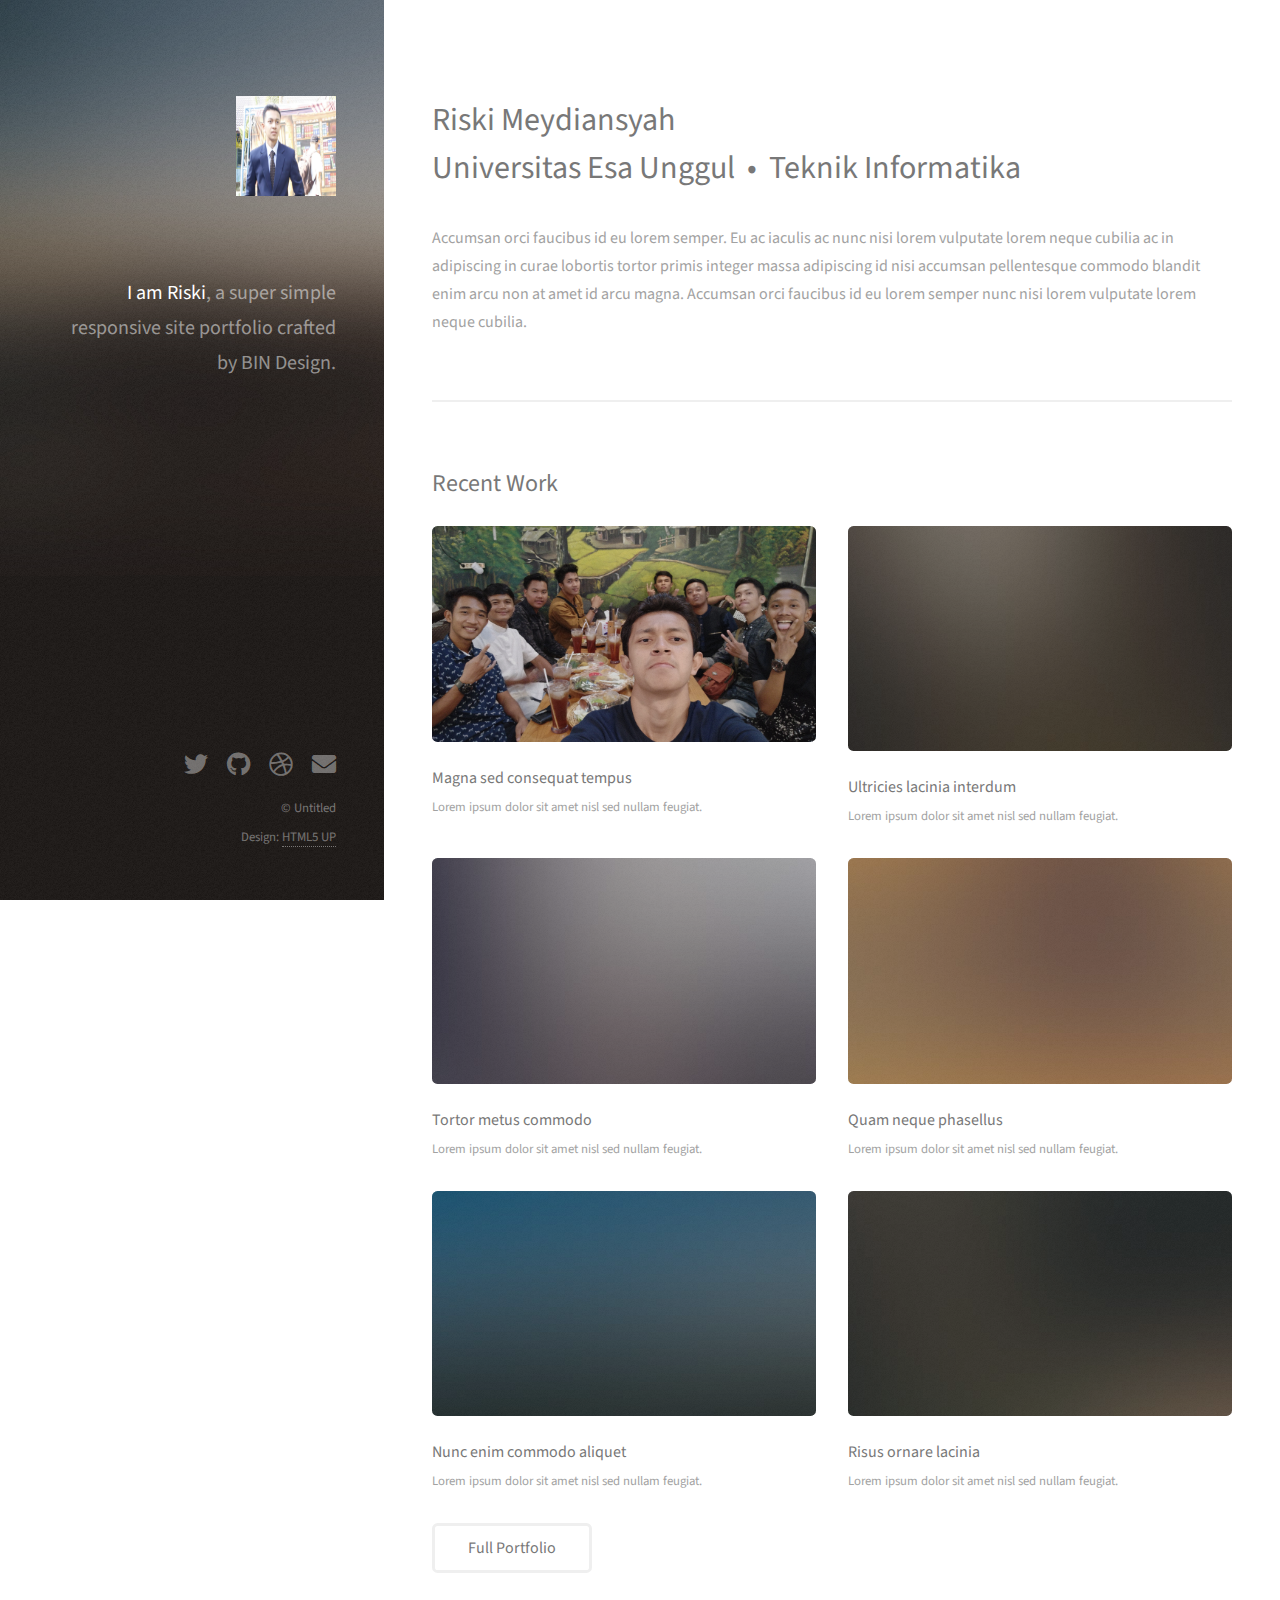
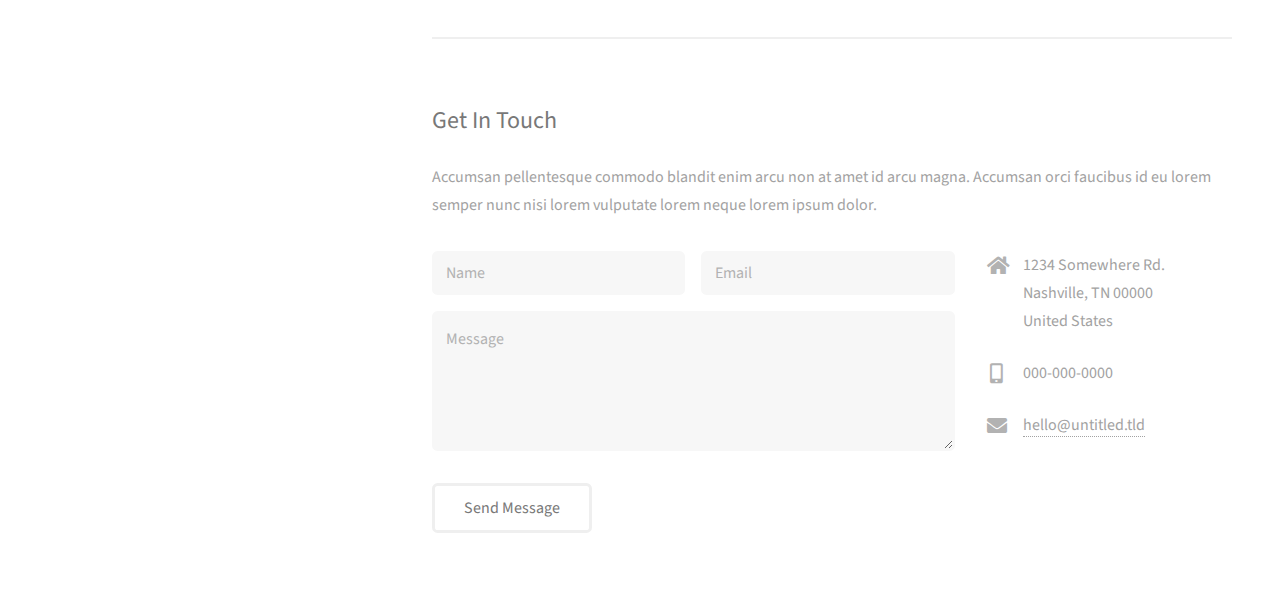
==== info/index.html @ 2b56c241 "blog cv" ====
<!DOCTYPE HTML>
<!--
	Strata by HTML5 UP
	html5up.net | @ajlkn
	Free for personal and commercial use under the CCA 3.0 license (html5up.net/license)
-->
<html>
	<head>
		<title>Strata by HTML5 UP</title>
		<meta charset="utf-8" />
		<meta name="viewport" content="width=device-width, initial-scale=1, user-scalable=no" />
		<link rel="stylesheet" href="assets/css/main.css" />
	</head>
	<body class="is-preload">

		<!-- Header -->
			<header id="header">
				<div class="inner">
					<div class="image-hero">
						<img src="images/avatar.jpg" alt="" />
					</div>
					<h1><strong>I am Riski</strong>, a super simple<br />
					responsive site portfolio<br />
					crafted by BIN Design.</h1>
				</div>
			</header>

		<!-- Main -->
			<div id="main">

				<!-- One -->
					<section id="one">
						<header class="major">
							<h2>Riski Meydiansyah<br />
							Universitas Esa Unggul &nbsp;&bull;&nbsp; Teknik Informatika</h2>
						</header>
						<p>Accumsan orci faucibus id eu lorem semper. Eu ac iaculis ac nunc nisi lorem vulputate lorem neque cubilia ac in adipiscing in curae lobortis tortor primis integer massa adipiscing id nisi accumsan pellentesque commodo blandit enim arcu non at amet id arcu magna. Accumsan orci faucibus id eu lorem semper nunc nisi lorem vulputate lorem neque cubilia.</p>
					</section>

				<!-- Two -->
					<section id="two">
						<h2>Recent Work</h2>
						<div class="row">
							<article class="col-6 col-12-xsmall work-item">
								<a href="images/satu.jpg" class="image fit thumb"><img src="images/satu.jpg" alt="" /></a>
								<h3>Magna sed consequat tempus</h3>
								<p>Lorem ipsum dolor sit amet nisl sed nullam feugiat.</p>
							</article>
							<article class="col-6 col-12-xsmall work-item">
								<a href="images/fulls/02.jpg" class="image fit thumb"><img src="images/thumbs/02.jpg" alt="" /></a>
								<h3>Ultricies lacinia interdum</h3>
								<p>Lorem ipsum dolor sit amet nisl sed nullam feugiat.</p>
							</article>
							<article class="col-6 col-12-xsmall work-item">
								<a href="images/fulls/03.jpg" class="image fit thumb"><img src="images/thumbs/03.jpg" alt="" /></a>
								<h3>Tortor metus commodo</h3>
								<p>Lorem ipsum dolor sit amet nisl sed nullam feugiat.</p>
							</article>
							<article class="col-6 col-12-xsmall work-item">
								<a href="images/fulls/04.jpg" class="image fit thumb"><img src="images/thumbs/04.jpg" alt="" /></a>
								<h3>Quam neque phasellus</h3>
								<p>Lorem ipsum dolor sit amet nisl sed nullam feugiat.</p>
							</article>
							<article class="col-6 col-12-xsmall work-item">
								<a href="images/fulls/05.jpg" class="image fit thumb"><img src="images/thumbs/05.jpg" alt="" /></a>
								<h3>Nunc enim commodo aliquet</h3>
								<p>Lorem ipsum dolor sit amet nisl sed nullam feugiat.</p>
							</article>
							<article class="col-6 col-12-xsmall work-item">
								<a href="images/fulls/06.jpg" class="image fit thumb"><img src="images/thumbs/06.jpg" alt="" /></a>
								<h3>Risus ornare lacinia</h3>
								<p>Lorem ipsum dolor sit amet nisl sed nullam feugiat.</p>
							</article>
						</div>
						<ul class="actions">
							<li><a href="#" class="button">Full Portfolio</a></li>
						</ul>
					</section>

				<!-- Three -->
					<section id="three">
						<h2>Get In Touch</h2>
						<p>Accumsan pellentesque commodo blandit enim arcu non at amet id arcu magna. Accumsan orci faucibus id eu lorem semper nunc nisi lorem vulputate lorem neque lorem ipsum dolor.</p>
						<div class="row">
							<div class="col-8 col-12-small">
								<form method="post" action="#">
									<div class="row gtr-uniform gtr-50">
										<div class="col-6 col-12-xsmall"><input type="text" name="name" id="name" placeholder="Name" /></div>
										<div class="col-6 col-12-xsmall"><input type="email" name="email" id="email" placeholder="Email" /></div>
										<div class="col-12"><textarea name="message" id="message" placeholder="Message" rows="4"></textarea></div>
									</div>
								</form>
								<ul class="actions">
									<li><input type="submit" value="Send Message" /></li>
								</ul>
							</div>
							<div class="col-4 col-12-small">
								<ul class="labeled-icons">
									<li>
										<h3 class="icon solid fa-home"><span class="label">Address</span></h3>
										1234 Somewhere Rd.<br />
										Nashville, TN 00000<br />
										United States
									</li>
									<li>
										<h3 class="icon solid fa-mobile-alt"><span class="label">Phone</span></h3>
										000-000-0000
									</li>
									<li>
										<h3 class="icon solid fa-envelope"><span class="label">Email</span></h3>
										<a href="#">hello@untitled.tld</a>
									</li>
								</ul>
							</div>
						</div>
					</section>

				<!-- Four -->
				<!--
					<section id="four">
						<h2>Elements</h2>

						<section>
							<h4>Text</h4>
							<p>This is <b>bold</b> and this is <strong>strong</strong>. This is <i>italic</i> and this is <em>emphasized</em>.
							This is <sup>superscript</sup> text and this is <sub>subscript</sub> text.
							This is <u>underlined</u> and this is code: <code>for (;;) { ... }</code>. Finally, <a href="#">this is a link</a>.</p>
							<hr />
							<header>
								<h4>Heading with a Subtitle</h4>
								<p>Lorem ipsum dolor sit amet nullam id egestas urna aliquam</p>
							</header>
							<p>Nunc lacinia ante nunc ac lobortis. Interdum adipiscing gravida odio porttitor sem non mi integer non faucibus ornare mi ut ante amet placerat aliquet. Volutpat eu sed ante lacinia sapien lorem accumsan varius montes viverra nibh in adipiscing blandit tempus accumsan.</p>
							<header>
								<h5>Heading with a Subtitle</h5>
								<p>Lorem ipsum dolor sit amet nullam id egestas urna aliquam</p>
							</header>
							<p>Nunc lacinia ante nunc ac lobortis. Interdum adipiscing gravida odio porttitor sem non mi integer non faucibus ornare mi ut ante amet placerat aliquet. Volutpat eu sed ante lacinia sapien lorem accumsan varius montes viverra nibh in adipiscing blandit tempus accumsan.</p>
							<hr />
							<h2>Heading Level 2</h2>
							<h3>Heading Level 3</h3>
							<h4>Heading Level 4</h4>
							<h5>Heading Level 5</h5>
							<h6>Heading Level 6</h6>
							<hr />
							<h5>Blockquote</h5>
							<blockquote>Fringilla nisl. Donec accumsan interdum nisi, quis tincidunt felis sagittis eget tempus euismod. Vestibulum ante ipsum primis in faucibus vestibulum. Blandit adipiscing eu felis iaculis volutpat ac adipiscing accumsan faucibus. Vestibulum ante ipsum primis in faucibus lorem ipsum dolor sit amet nullam adipiscing eu felis.</blockquote>
							<h5>Preformatted</h5>
							<pre><code>i = 0;

while (!deck.isInOrder()) {
print 'Iteration ' + i;
deck.shuffle();
i++;
}

print 'It took ' + i + ' iterations to sort the deck.';</code></pre>
						</section>

						<section>
							<h4>Lists</h4>
							<div class="row">
								<div class="col-6 col-12-xsmall">
									<h5>Unordered</h5>
									<ul>
										<li>Dolor pulvinar etiam magna etiam.</li>
										<li>Sagittis adipiscing lorem eleifend.</li>
										<li>Felis enim feugiat dolore viverra.</li>
									</ul>
									<h5>Alternate</h5>
									<ul class="alt">
										<li>Dolor pulvinar etiam magna etiam.</li>
										<li>Sagittis adipiscing lorem eleifend.</li>
										<li>Felis enim feugiat dolore viverra.</li>
									</ul>
								</div>
								<div class="col-6 col-12-xsmall">
									<h5>Ordered</h5>
									<ol>
										<li>Dolor pulvinar etiam magna etiam.</li>
										<li>Etiam vel felis at lorem sed viverra.</li>
										<li>Felis enim feugiat dolore viverra.</li>
										<li>Dolor pulvinar etiam magna etiam.</li>
										<li>Etiam vel felis at lorem sed viverra.</li>
										<li>Felis enim feugiat dolore viverra.</li>
									</ol>
									<h5>Icons</h5>
									<ul class="icons">
										<li><a href="#" class="icon brands fa-twitter"><span class="label">Twitter</span></a></li>
										<li><a href="#" class="icon brands fa-facebook-f"><span class="label">Facebook</span></a></li>
										<li><a href="#" class="icon brands fa-instagram"><span class="label">Instagram</span></a></li>
										<li><a href="#" class="icon brands fa-github"><span class="label">Github</span></a></li>
										<li><a href="#" class="icon brands fa-dribbble"><span class="label">Dribbble</span></a></li>
										<li><a href="#" class="icon brands fa-tumblr"><span class="label">Tumblr</span></a></li>
									</ul>
								</div>
							</div>
							<h5>Actions</h5>
							<ul class="actions">
								<li><a href="#" class="button primary">Default</a></li>
								<li><a href="#" class="button">Default</a></li>
							</ul>
							<ul class="actions small">
								<li><a href="#" class="button primary small">Small</a></li>
								<li><a href="#" class="button small">Small</a></li>
							</ul>
							<div class="row">
								<div class="col-6 col-12-small">
									<ul class="actions stacked">
										<li><a href="#" class="button primary">Default</a></li>
										<li><a href="#" class="button">Default</a></li>
									</ul>
								</div>
								<div class="col-6 col-12-small">
									<ul class="actions stacked">
										<li><a href="#" class="button primary small">Small</a></li>
										<li><a href="#" class="button small">Small</a></li>
									</ul>
								</div>
								<div class="col-6 col-12-small">
									<ul class="actions stacked">
										<li><a href="#" class="button primary fit">Default</a></li>
										<li><a href="#" class="button fit">Default</a></li>
									</ul>
								</div>
								<div class="col-6 col-12-small">
									<ul class="actions stacked">
										<li><a href="#" class="button primary small fit">Small</a></li>
										<li><a href="#" class="button small fit">Small</a></li>
									</ul>
								</div>
							</div>
						</section>

						<section>
							<h4>Table</h4>
							<h5>Default</h5>
							<div class="table-wrapper">
								<table>
									<thead>
										<tr>
											<th>Name</th>
											<th>Description</th>
											<th>Price</th>
										</tr>
									</thead>
									<tbody>
										<tr>
											<td>Item One</td>
											<td>Ante turpis integer aliquet porttitor.</td>
											<td>29.99</td>
										</tr>
										<tr>
											<td>Item Two</td>
											<td>Vis ac commodo adipiscing arcu aliquet.</td>
											<td>19.99</td>
										</tr>
										<tr>
											<td>Item Three</td>
											<td> Morbi faucibus arcu accumsan lorem.</td>
											<td>29.99</td>
										</tr>
										<tr>
											<td>Item Four</td>
											<td>Vitae integer tempus condimentum.</td>
											<td>19.99</td>
										</tr>
										<tr>
											<td>Item Five</td>
											<td>Ante turpis integer aliquet porttitor.</td>
											<td>29.99</td>
										</tr>
									</tbody>
									<tfoot>
										<tr>
											<td colspan="2"></td>
											<td>100.00</td>
										</tr>
									</tfoot>
								</table>
							</div>

							<h5>Alternate</h5>
							<div class="table-wrapper">
								<table class="alt">
									<thead>
										<tr>
											<th>Name</th>
											<th>Description</th>
											<th>Price</th>
										</tr>
									</thead>
									<tbody>
										<tr>
											<td>Item One</td>
											<td>Ante turpis integer aliquet porttitor.</td>
											<td>29.99</td>
										</tr>
										<tr>
											<td>Item Two</td>
											<td>Vis ac commodo adipiscing arcu aliquet.</td>
											<td>19.99</td>
										</tr>
										<tr>
											<td>Item Three</td>
											<td> Morbi faucibus arcu accumsan lorem.</td>
											<td>29.99</td>
										</tr>
										<tr>
											<td>Item Four</td>
											<td>Vitae integer tempus condimentum.</td>
											<td>19.99</td>
										</tr>
										<tr>
											<td>Item Five</td>
											<td>Ante turpis integer aliquet porttitor.</td>
											<td>29.99</td>
										</tr>
									</tbody>
									<tfoot>
										<tr>
											<td colspan="2"></td>
											<td>100.00</td>
										</tr>
									</tfoot>
								</table>
							</div>
						</section>

						<section>
							<h4>Buttons</h4>
							<ul class="actions">
								<li><a href="#" class="button primary">Primary</a></li>
								<li><a href="#" class="button">Default</a></li>
							</ul>
							<ul class="actions">
								<li><a href="#" class="button large">Large</a></li>
								<li><a href="#" class="button">Default</a></li>
								<li><a href="#" class="button small">Small</a></li>
							</ul>
							<ul class="actions fit">
								<li><a href="#" class="button primary fit">Fit</a></li>
								<li><a href="#" class="button fit">Fit</a></li>
							</ul>
							<ul class="actions fit small">
								<li><a href="#" class="button primary fit small">Fit + Small</a></li>
								<li><a href="#" class="button fit small">Fit + Small</a></li>
							</ul>
							<ul class="actions">
								<li><a href="#" class="button primary icon solid fa-download">Icon</a></li>
								<li><a href="#" class="button icon solid fa-download">Icon</a></li>
							</ul>
							<ul class="actions">
								<li><span class="button primary disabled">Primary</span></li>
								<li><span class="button disabled">Default</span></li>
							</ul>
						</section>

						<section>
							<h4>Form</h4>
							<form method="post" action="#">
								<div class="row gtr-uniform gtr-50">
									<div class="col-6 col-12-xsmall">
										<input type="text" name="demo-name" id="demo-name" value="" placeholder="Name" />
									</div>
									<div class="col-6 col-12-xsmall">
										<input type="email" name="demo-email" id="demo-email" value="" placeholder="Email" />
									</div>
									<div class="col-12">
										<select name="demo-category" id="demo-category">
											<option value="">- Category -</option>
											<option value="1">Manufacturing</option>
											<option value="1">Shipping</option>
											<option value="1">Administration</option>
											<option value="1">Human Resources</option>
										</select>
									</div>
									<div class="col-4 col-12-small">
										<input type="radio" id="demo-priority-low" name="demo-priority" checked>
										<label for="demo-priority-low">Low Priority</label>
									</div>
									<div class="col-4 col-12-small">
										<input type="radio" id="demo-priority-normal" name="demo-priority">
										<label for="demo-priority-normal">Normal Priority</label>
									</div>
									<div class="col-4 col-12-small">
										<input type="radio" id="demo-priority-high" name="demo-priority">
										<label for="demo-priority-high">High Priority</label>
									</div>
									<div class="col-6 col-12-small">
										<input type="checkbox" id="demo-copy" name="demo-copy">
										<label for="demo-copy">Email me a copy of this message</label>
									</div>
									<div class="col-6 col-12-small">
										<input type="checkbox" id="demo-human" name="demo-human" checked>
										<label for="demo-human">I am a human and not a robot</label>
									</div>
									<div class="col-12">
										<textarea name="demo-message" id="demo-message" placeholder="Enter your message" rows="6"></textarea>
									</div>
									<div class="col-12">
										<ul class="actions">
											<li><input type="submit" value="Send Message" class="primary" /></li>
											<li><input type="reset" value="Reset" /></li>
										</ul>
									</div>
								</div>
							</form>
						</section>

						<section>
							<h4>Image</h4>
							<h5>Fit</h5>
							<div class="box alt">
								<div class="row gtr-50 gtr-uniform">
									<div class="col-12"><span class="image fit"><img src="images/fulls/05.jpg" alt="" /></span></div>
									<div class="col-4"><span class="image fit"><img src="images/thumbs/01.jpg" alt="" /></span></div>
									<div class="col-4"><span class="image fit"><img src="images/thumbs/02.jpg" alt="" /></span></div>
									<div class="col-4"><span class="image fit"><img src="images/thumbs/03.jpg" alt="" /></span></div>
									<div class="col-4"><span class="image fit"><img src="images/thumbs/04.jpg" alt="" /></span></div>
									<div class="col-4"><span class="image fit"><img src="images/thumbs/05.jpg" alt="" /></span></div>
									<div class="col-4"><span class="image fit"><img src="images/thumbs/06.jpg" alt="" /></span></div>
									<div class="col-4"><span class="image fit"><img src="images/thumbs/03.jpg" alt="" /></span></div>
									<div class="col-4"><span class="image fit"><img src="images/thumbs/02.jpg" alt="" /></span></div>
									<div class="col-4"><span class="image fit"><img src="images/thumbs/01.jpg" alt="" /></span></div>
								</div>
							</div>
							<h5>Left &amp; Right</h5>
							<p><span class="image left"><img src="images/avatar.jpg" alt="" /></span>Fringilla nisl. Donec accumsan interdum nisi, quis tincidunt felis sagittis eget. tempus euismod. Vestibulum ante ipsum primis in faucibus vestibulum. Blandit adipiscing eu felis iaculis volutpat ac adipiscing accumsan eu faucibus. Integer ac pellentesque praesent tincidunt felis sagittis eget. tempus euismod. Vestibulum ante ipsum primis in faucibus vestibulum. Blandit adipiscing eu felis iaculis volutpat ac adipiscing accumsan eu faucibus. Integer ac pellentesque praesent. Donec accumsan interdum nisi, quis tincidunt felis sagittis eget. tempus euismod. Vestibulum ante ipsum primis in faucibus vestibulum. Blandit adipiscing eu felis iaculis volutpat ac adipiscing accumsan eu faucibus. Integer ac pellentesque praesent tincidunt felis sagittis eget. tempus euismod. Vestibulum ante ipsum primis in faucibus vestibulum. Blandit adipiscing eu felis iaculis volutpat ac adipiscing accumsan eu faucibus. Integer ac pellentesque praesent.</p>
							<p><span class="image right"><img src="images/avatar.jpg" alt="" /></span>Fringilla nisl. Donec accumsan interdum nisi, quis tincidunt felis sagittis eget. tempus euismod. Vestibulum ante ipsum primis in faucibus vestibulum. Blandit adipiscing eu felis iaculis volutpat ac adipiscing accumsan eu faucibus. Integer ac pellentesque praesent tincidunt felis sagittis eget. tempus euismod. Vestibulum ante ipsum primis in faucibus vestibulum. Blandit adipiscing eu felis iaculis volutpat ac adipiscing accumsan eu faucibus. Integer ac pellentesque praesent. Donec accumsan interdum nisi, quis tincidunt felis sagittis eget. tempus euismod. Vestibulum ante ipsum primis in faucibus vestibulum. Blandit adipiscing eu felis iaculis volutpat ac adipiscing accumsan eu faucibus. Integer ac pellentesque praesent tincidunt felis sagittis eget. tempus euismod. Vestibulum ante ipsum primis in faucibus vestibulum. Blandit adipiscing eu felis iaculis volutpat ac adipiscing accumsan eu faucibus. Integer ac pellentesque praesent.</p>
						</section>

					</section>
				-->

			</div>

		<!-- Footer -->
			<footer id="footer">
				<div class="inner">
					<ul class="icons">
						<li><a href="#" class="icon brands fa-twitter"><span class="label">Twitter</span></a></li>
						<li><a href="#" class="icon brands fa-github"><span class="label">Github</span></a></li>
						<li><a href="#" class="icon brands fa-dribbble"><span class="label">Dribbble</span></a></li>
						<li><a href="#" class="icon solid fa-envelope"><span class="label">Email</span></a></li>
					</ul>
					<ul class="copyright">
						<li>&copy; Untitled</li><li>Design: <a href="http://html5up.net">HTML5 UP</a></li>
					</ul>
				</div>
			</footer>

		<!-- Scripts -->
			<script src="assets/js/jquery.min.js"></script>
			<script src="assets/js/jquery.poptrox.min.js"></script>
			<script src="assets/js/browser.min.js"></script>
			<script src="assets/js/breakpoints.min.js"></script>
			<script src="assets/js/util.js"></script>
			<script src="assets/js/main.js"></script>

	</body>
</html>
---- info/assets/css/main.css ----
@import url("fontawesome-all.min.css");
@import url("https://fonts.googleapis.com/css?family=Source+Sans+Pro:400,400italic");

/*
	Strata by HTML5 UP
	html5up.net | @ajlkn
	Free for personal and commercial use under the CCA 3.0 license (html5up.net/license)
*/

html, body, div, span, applet, object,
iframe, h1, h2, h3, h4, h5, h6, p, blockquote,
pre, a, abbr, acronym, address, big, cite,
code, del, dfn, em, img, ins, kbd, q, s, samp,
small, strike, strong, sub, sup, tt, var, b,
u, i, center, dl, dt, dd, ol, ul, li, fieldset,
form, label, legend, table, caption, tbody,
tfoot, thead, tr, th, td, article, aside,
canvas, details, embed, figure, figcaption,
footer, header, hgroup, menu, nav, output, ruby,
section, summary, time, mark, audio, video {
	margin: 0;
	padding: 0;
	border: 0;
	font-size: 100%;
	font: inherit;
	vertical-align: baseline;}

article, aside, details, figcaption, figure,
footer, header, hgroup, menu, nav, section {
	display: block;}

body {
	line-height: 1;
}

ol, ul {
	list-style: none;
}

blockquote, q {
	quotes: none;
}

	blockquote:before, blockquote:after, q:before, q:after {
		content: '';
		content: none;
	}

table {
	border-collapse: collapse;
	border-spacing: 0;
}

body {
	-webkit-text-size-adjust: none;
}

mark {
	background-color: transparent;
	color: inherit;
}

input::-moz-focus-inner {
	border: 0;
	padding: 0;
}

input, select, textarea {
	-moz-appearance: none;
	-webkit-appearance: none;
	-ms-appearance: none;
	appearance: none;
}

/* Basic */

	html {
		box-sizing: border-box;
	}

	*, *:before, *:after {
		box-sizing: inherit;
	}

	body {
		background: #fff;
	}

		body.is-preload *, body.is-preload *:before, body.is-preload *:after {
			-moz-animation: none !important;
			-webkit-animation: none !important;
			-ms-animation: none !important;
			animation: none !important;
			-moz-transition: none !important;
			-webkit-transition: none !important;
			-ms-transition: none !important;
			transition: none !important;
		}

	body, input, select, textarea {
		color: #a2a2a2;
		font-family: "Source Sans Pro", Helvetica, sans-serif;
		font-size: 16pt;
		font-weight: 400;
		line-height: 1.75em;
	}

	a {
		-moz-transition: color 0.2s ease-in-out, border-color 0.2s ease-in-out;
		-webkit-transition: color 0.2s ease-in-out, border-color 0.2s ease-in-out;
		-ms-transition: color 0.2s ease-in-out, border-color 0.2s ease-in-out;
		transition: color 0.2s ease-in-out, border-color 0.2s ease-in-out;
		border-bottom: dotted 1px;
		color: #49bf9d;
		text-decoration: none;
	}

		a:hover {
			border-bottom-color: transparent;
			color: #49bf9d !important;
			text-decoration: none;
		}

	strong, b {
		color: #787878;
		font-weight: 400;
	}

	em, i {
		font-style: italic;
	}

	p {
		margin: 0 0 2em 0;
	}

	h1, h2, h3, h4, h5, h6 {
		color: #787878;
		font-weight: 400;
		line-height: 1em;
		margin: 0 0 1em 0;
	}

		h1 a, h2 a, h3 a, h4 a, h5 a, h6 a {
			color: inherit;
			text-decoration: none;
		}

	h1 {
		font-size: 2em;
		line-height: 1.5em;
	}

	h2 {
		font-size: 1.5em;
		line-height: 1.5em;
	}

	h3 {
		font-size: 1.25em;
		line-height: 1.5em;
	}

	h4 {
		font-size: 1.1em;
		line-height: 1.5em;
	}

	h5 {
		font-size: 0.9em;
		line-height: 1.5em;
	}

	h6 {
		font-size: 0.7em;
		line-height: 1.5em;
	}

	sub {
		font-size: 0.8em;
		position: relative;
		top: 0.5em;
	}

	sup {
		font-size: 0.8em;
		position: relative;
		top: -0.5em;
	}

	hr {
		border: 0;
		border-bottom: solid 2px #efefef;
		margin: 2em 0;
	}

		hr.major {
			margin: 3em 0;
		}

	blockquote {
		border-left: solid 6px #efefef;
		font-style: italic;
		margin: 0 0 2em 0;
		padding: 0.5em 0 0.5em 1.5em;
	}

	code {
		background: #f7f7f7;
		border-radius: 0.35em;
		border: solid 2px #efefef;
		font-family: "Courier New", monospace;
		font-size: 0.9em;
		margin: 0 0.25em;
		padding: 0.25em 0.65em;
	}

	pre {
		-webkit-overflow-scrolling: touch;
		font-family: "Courier New", monospace;
		font-size: 0.9em;
		margin: 0 0 2em 0;
	}

		pre code {
			display: block;
			line-height: 1.75em;
			padding: 1em 1.5em;
			overflow-x: auto;
		}

	.align-left {
		text-align: left;
	}

	.align-center {
		text-align: center;
	}

	.align-right {
		text-align: right;
	}

/* Container */

	.container {
		margin: 0 auto;
		max-width: calc(100% - 4em);
		width: 100%;
	}

		.container.xsmall {
			width: 25%;
		}

		.container.small {
			width: 50%;
		}

		.container.medium {
			width: 75%;
		}

		.container.large {
			width: 125%;
		}

		.container.xlarge {
			width: 150%;
		}

		.container.max {
			width: 100%;
		}

		@media screen and (max-width: 980px) {

			.container {
				width: 100% !important;
				max-width: 100% !important;
			}

		}

		@media screen and (max-width: 480px) {

			.container {
				max-width: calc(100% - 3em);
			}

		}

/* Row */

	.row {
		display: flex;
		flex-wrap: wrap;
		box-sizing: border-box;
		align-items: stretch;
	}

		.row > * {
			box-sizing: border-box;
		}

		.row.gtr-uniform > * > :last-child {
			margin-bottom: 0;
		}

		.row.aln-left {
			justify-content: flex-start;
		}

		.row.aln-center {
			justify-content: center;
		}

		.row.aln-right {
			justify-content: flex-end;
		}

		.row.aln-top {
			align-items: flex-start;
		}

		.row.aln-middle {
			align-items: center;
		}

		.row.aln-bottom {
			align-items: flex-end;
		}

		.row > .imp {
			order: -1;
		}

		.row > .col-1 {
			width: 8.33333%;
		}

		.row > .off-1 {
			margin-left: 8.33333%;
		}

		.row > .col-2 {
			width: 16.66667%;
		}

		.row > .off-2 {
			margin-left: 16.66667%;
		}

		.row > .col-3 {
			width: 25%;
		}

		.row > .off-3 {
			margin-left: 25%;
		}

		.row > .col-4 {
			width: 33.33333%;
		}

		.row > .off-4 {
			margin-left: 33.33333%;
		}

		.row > .col-5 {
			width: 41.66667%;
		}

		.row > .off-5 {
			margin-left: 41.66667%;
		}

		.row > .col-6 {
			width: 50%;
		}

		.row > .off-6 {
			margin-left: 50%;
		}

		.row > .col-7 {
			width: 58.33333%;
		}

		.row > .off-7 {
			margin-left: 58.33333%;
		}

		.row > .col-8 {
			width: 66.66667%;
		}

		.row > .off-8 {
			margin-left: 66.66667%;
		}

		.row > .col-9 {
			width: 75%;
		}

		.row > .off-9 {
			margin-left: 75%;
		}

		.row > .col-10 {
			width: 83.33333%;
		}

		.row > .off-10 {
			margin-left: 83.33333%;
		}

		.row > .col-11 {
			width: 91.66667%;
		}

		.row > .off-11 {
			margin-left: 91.66667%;
		}

		.row > .col-12 {
			width: 100%;
		}

		.row > .off-12 {
			margin-left: 100%;
		}

		.row.gtr-0 {
			margin-top: 0;
			margin-left: 0em;
		}

			.row.gtr-0 > * {
				padding: 0 0 0 0em;
			}

			.row.gtr-0.gtr-uniform {
				margin-top: 0em;
			}

				.row.gtr-0.gtr-uniform > * {
					padding-top: 0em;
				}

		.row.gtr-25 {
			margin-top: 0;
			margin-left: -0.625em;
		}

			.row.gtr-25 > * {
				padding: 0 0 0 0.625em;
			}

			.row.gtr-25.gtr-uniform {
				margin-top: -0.625em;
			}

				.row.gtr-25.gtr-uniform > * {
					padding-top: 0.625em;
				}

		.row.gtr-50 {
			margin-top: 0;
			margin-left: -1.25em;
		}

			.row.gtr-50 > * {
				padding: 0 0 0 1.25em;
			}

			.row.gtr-50.gtr-uniform {
				margin-top: -1.25em;
			}

				.row.gtr-50.gtr-uniform > * {
					padding-top: 1.25em;
				}

		.row {
			margin-top: 0;
			margin-left: -2.5em;
		}

			.row > * {
				padding: 0 0 0 2.5em;
			}

			.row.gtr-uniform {
				margin-top: -2.5em;
			}

				.row.gtr-uniform > * {
					padding-top: 2.5em;
				}

		.row.gtr-150 {
			margin-top: 0;
			margin-left: -3.75em;
		}

			.row.gtr-150 > * {
				padding: 0 0 0 3.75em;
			}

			.row.gtr-150.gtr-uniform {
				margin-top: -3.75em;
			}

				.row.gtr-150.gtr-uniform > * {
					padding-top: 3.75em;
				}

		.row.gtr-200 {
			margin-top: 0;
			margin-left: -5em;
		}

			.row.gtr-200 > * {
				padding: 0 0 0 5em;
			}

			.row.gtr-200.gtr-uniform {
				margin-top: -5em;
			}

				.row.gtr-200.gtr-uniform > * {
					padding-top: 5em;
				}

		@media screen and (max-width: 1800px) {

			.row {
				display: flex;
				flex-wrap: wrap;
				box-sizing: border-box;
				align-items: stretch;
			}

				.row > * {
					box-sizing: border-box;
				}

				.row.gtr-uniform > * > :last-child {
					margin-bottom: 0;
				}

				.row.aln-left {
					justify-content: flex-start;
				}

				.row.aln-center {
					justify-content: center;
				}

				.row.aln-right {
					justify-content: flex-end;
				}

				.row.aln-top {
					align-items: flex-start;
				}

				.row.aln-middle {
					align-items: center;
				}

				.row.aln-bottom {
					align-items: flex-end;
				}

				.row > .imp-xlarge {
					order: -1;
				}

				.row > .col-1-xlarge {
					width: 8.33333%;
				}

				.row > .off-1-xlarge {
					margin-left: 8.33333%;
				}

				.row > .col-2-xlarge {
					width: 16.66667%;
				}

				.row > .off-2-xlarge {
					margin-left: 16.66667%;
				}

				.row > .col-3-xlarge {
					width: 25%;
				}

				.row > .off-3-xlarge {
					margin-left: 25%;
				}

				.row > .col-4-xlarge {
					width: 33.33333%;
				}

				.row > .off-4-xlarge {
					margin-left: 33.33333%;
				}

				.row > .col-5-xlarge {
					width: 41.66667%;
				}

				.row > .off-5-xlarge {
					margin-left: 41.66667%;
				}

				.row > .col-6-xlarge {
					width: 50%;
				}

				.row > .off-6-xlarge {
					margin-left: 50%;
				}

				.row > .col-7-xlarge {
					width: 58.33333%;
				}

				.row > .off-7-xlarge {
					margin-left: 58.33333%;
				}

				.row > .col-8-xlarge {
					width: 66.66667%;
				}

				.row > .off-8-xlarge {
					margin-left: 66.66667%;
				}

				.row > .col-9-xlarge {
					width: 75%;
				}

				.row > .off-9-xlarge {
					margin-left: 75%;
				}

				.row > .col-10-xlarge {
					width: 83.33333%;
				}

				.row > .off-10-xlarge {
					margin-left: 83.33333%;
				}

				.row > .col-11-xlarge {
					width: 91.66667%;
				}

				.row > .off-11-xlarge {
					margin-left: 91.66667%;
				}

				.row > .col-12-xlarge {
					width: 100%;
				}

				.row > .off-12-xlarge {
					margin-left: 100%;
				}

				.row.gtr-0 {
					margin-top: 0;
					margin-left: 0em;
				}

					.row.gtr-0 > * {
						padding: 0 0 0 0em;
					}

					.row.gtr-0.gtr-uniform {
						margin-top: 0em;
					}

						.row.gtr-0.gtr-uniform > * {
							padding-top: 0em;
						}

				.row.gtr-25 {
					margin-top: 0;
					margin-left: -0.625em;
				}

					.row.gtr-25 > * {
						padding: 0 0 0 0.625em;
					}

					.row.gtr-25.gtr-uniform {
						margin-top: -0.625em;
					}

						.row.gtr-25.gtr-uniform > * {
							padding-top: 0.625em;
						}

				.row.gtr-50 {
					margin-top: 0;
					margin-left: -1.25em;
				}

					.row.gtr-50 > * {
						padding: 0 0 0 1.25em;
					}

					.row.gtr-50.gtr-uniform {
						margin-top: -1.25em;
					}

						.row.gtr-50.gtr-uniform > * {
							padding-top: 1.25em;
						}

				.row {
					margin-top: 0;
					margin-left: -2.5em;
				}

					.row > * {
						padding: 0 0 0 2.5em;
					}

					.row.gtr-uniform {
						margin-top: -2.5em;
					}

						.row.gtr-uniform > * {
							padding-top: 2.5em;
						}

				.row.gtr-150 {
					margin-top: 0;
					margin-left: -3.75em;
				}

					.row.gtr-150 > * {
						padding: 0 0 0 3.75em;
					}

					.row.gtr-150.gtr-uniform {
						margin-top: -3.75em;
					}

						.row.gtr-150.gtr-uniform > * {
							padding-top: 3.75em;
						}

				.row.gtr-200 {
					margin-top: 0;
					margin-left: -5em;
				}

					.row.gtr-200 > * {
						padding: 0 0 0 5em;
					}

					.row.gtr-200.gtr-uniform {
						margin-top: -5em;
					}

						.row.gtr-200.gtr-uniform > * {
							padding-top: 5em;
						}

		}

		@media screen and (max-width: 1280px) {

			.row {
				display: flex;
				flex-wrap: wrap;
				box-sizing: border-box;
				align-items: stretch;
			}

				.row > * {
					box-sizing: border-box;
				}

				.row.gtr-uniform > * > :last-child {
					margin-bottom: 0;
				}

				.row.aln-left {
					justify-content: flex-start;
				}

				.row.aln-center {
					justify-content: center;
				}

				.row.aln-right {
					justify-content: flex-end;
				}

				.row.aln-top {
					align-items: flex-start;
				}

				.row.aln-middle {
					align-items: center;
				}

				.row.aln-bottom {
					align-items: flex-end;
				}

				.row > .imp-large {
					order: -1;
				}

				.row > .col-1-large {
					width: 8.33333%;
				}

				.row > .off-1-large {
					margin-left: 8.33333%;
				}

				.row > .col-2-large {
					width: 16.66667%;
				}

				.row > .off-2-large {
					margin-left: 16.66667%;
				}

				.row > .col-3-large {
					width: 25%;
				}

				.row > .off-3-large {
					margin-left: 25%;
				}

				.row > .col-4-large {
					width: 33.33333%;
				}

				.row > .off-4-large {
					margin-left: 33.33333%;
				}

				.row > .col-5-large {
					width: 41.66667%;
				}

				.row > .off-5-large {
					margin-left: 41.66667%;
				}

				.row > .col-6-large {
					width: 50%;
				}

				.row > .off-6-large {
					margin-left: 50%;
				}

				.row > .col-7-large {
					width: 58.33333%;
				}

				.row > .off-7-large {
					margin-left: 58.33333%;
				}

				.row > .col-8-large {
					width: 66.66667%;
				}

				.row > .off-8-large {
					margin-left: 66.66667%;
				}

				.row > .col-9-large {
					width: 75%;
				}

				.row > .off-9-large {
					margin-left: 75%;
				}

				.row > .col-10-large {
					width: 83.33333%;
				}

				.row > .off-10-large {
					margin-left: 83.33333%;
				}

				.row > .col-11-large {
					width: 91.66667%;
				}

				.row > .off-11-large {
					margin-left: 91.66667%;
				}

				.row > .col-12-large {
					width: 100%;
				}

				.row > .off-12-large {
					margin-left: 100%;
				}

				.row.gtr-0 {
					margin-top: 0;
					margin-left: 0em;
				}

					.row.gtr-0 > * {
						padding: 0 0 0 0em;
					}

					.row.gtr-0.gtr-uniform {
						margin-top: 0em;
					}

						.row.gtr-0.gtr-uniform > * {
							padding-top: 0em;
						}

				.row.gtr-25 {
					margin-top: 0;
					margin-left: -0.5em;
				}

					.row.gtr-25 > * {
						padding: 0 0 0 0.5em;
					}

					.row.gtr-25.gtr-uniform {
						margin-top: -0.5em;
					}

						.row.gtr-25.gtr-uniform > * {
							padding-top: 0.5em;
						}

				.row.gtr-50 {
					margin-top: 0;
					margin-left: -1em;
				}

					.row.gtr-50 > * {
						padding: 0 0 0 1em;
					}

					.row.gtr-50.gtr-uniform {
						margin-top: -1em;
					}

						.row.gtr-50.gtr-uniform > * {
							padding-top: 1em;
						}

				.row {
					margin-top: 0;
					margin-left: -2em;
				}

					.row > * {
						padding: 0 0 0 2em;
					}

					.row.gtr-uniform {
						margin-top: -2em;
					}

						.row.gtr-uniform > * {
							padding-top: 2em;
						}

				.row.gtr-150 {
					margin-top: 0;
					margin-left: -3em;
				}

					.row.gtr-150 > * {
						padding: 0 0 0 3em;
					}

					.row.gtr-150.gtr-uniform {
						margin-top: -3em;
					}

						.row.gtr-150.gtr-uniform > * {
							padding-top: 3em;
						}

				.row.gtr-200 {
					margin-top: 0;
					margin-left: -4em;
				}

					.row.gtr-200 > * {
						padding: 0 0 0 4em;
					}

					.row.gtr-200.gtr-uniform {
						margin-top: -4em;
					}

						.row.gtr-200.gtr-uniform > * {
							padding-top: 4em;
						}

		}

		@media screen and (max-width: 980px) {

			.row {
				display: flex;
				flex-wrap: wrap;
				box-sizing: border-box;
				align-items: stretch;
			}

				.row > * {
					box-sizing: border-box;
				}

				.row.gtr-uniform > * > :last-child {
					margin-bottom: 0;
				}

				.row.aln-left {
					justify-content: flex-start;
				}

				.row.aln-center {
					justify-content: center;
				}

				.row.aln-right {
					justify-content: flex-end;
				}

				.row.aln-top {
					align-items: flex-start;
				}

				.row.aln-middle {
					align-items: center;
				}

				.row.aln-bottom {
					align-items: flex-end;
				}

				.row > .imp-medium {
					order: -1;
				}

				.row > .col-1-medium {
					width: 8.33333%;
				}

				.row > .off-1-medium {
					margin-left: 8.33333%;
				}

				.row > .col-2-medium {
					width: 16.66667%;
				}

				.row > .off-2-medium {
					margin-left: 16.66667%;
				}

				.row > .col-3-medium {
					width: 25%;
				}

				.row > .off-3-medium {
					margin-left: 25%;
				}

				.row > .col-4-medium {
					width: 33.33333%;
				}

				.row > .off-4-medium {
					margin-left: 33.33333%;
				}

				.row > .col-5-medium {
					width: 41.66667%;
				}

				.row > .off-5-medium {
					margin-left: 41.66667%;
				}

				.row > .col-6-medium {
					width: 50%;
				}

				.row > .off-6-medium {
					margin-left: 50%;
				}

				.row > .col-7-medium {
					width: 58.33333%;
				}

				.row > .off-7-medium {
					margin-left: 58.33333%;
				}

				.row > .col-8-medium {
					width: 66.66667%;
				}

				.row > .off-8-medium {
					margin-left: 66.66667%;
				}

				.row > .col-9-medium {
					width: 75%;
				}

				.row > .off-9-medium {
					margin-left: 75%;
				}

				.row > .col-10-medium {
					width: 83.33333%;
				}

				.row > .off-10-medium {
					margin-left: 83.33333%;
				}

				.row > .col-11-medium {
					width: 91.66667%;
				}

				.row > .off-11-medium {
					margin-left: 91.66667%;
				}

				.row > .col-12-medium {
					width: 100%;
				}

				.row > .off-12-medium {
					margin-left: 100%;
				}

				.row.gtr-0 {
					margin-top: 0;
					margin-left: 0em;
				}

					.row.gtr-0 > * {
						padding: 0 0 0 0em;
					}

					.row.gtr-0.gtr-uniform {
						margin-top: 0em;
					}

						.row.gtr-0.gtr-uniform > * {
							padding-top: 0em;
						}

				.row.gtr-25 {
					margin-top: 0;
					margin-left: -0.5em;
				}

					.row.gtr-25 > * {
						padding: 0 0 0 0.5em;
					}

					.row.gtr-25.gtr-uniform {
						margin-top: -0.5em;
					}

						.row.gtr-25.gtr-uniform > * {
							padding-top: 0.5em;
						}

				.row.gtr-50 {
					margin-top: 0;
					margin-left: -1em;
				}

					.row.gtr-50 > * {
						padding: 0 0 0 1em;
					}

					.row.gtr-50.gtr-uniform {
						margin-top: -1em;
					}

						.row.gtr-50.gtr-uniform > * {
							padding-top: 1em;
						}

				.row {
					margin-top: 0;
					margin-left: -2em;
				}

					.row > * {
						padding: 0 0 0 2em;
					}

					.row.gtr-uniform {
						margin-top: -2em;
					}

						.row.gtr-uniform > * {
							padding-top: 2em;
						}

				.row.gtr-150 {
					margin-top: 0;
					margin-left: -3em;
				}

					.row.gtr-150 > * {
						padding: 0 0 0 3em;
					}

					.row.gtr-150.gtr-uniform {
						margin-top: -3em;
					}

						.row.gtr-150.gtr-uniform > * {
							padding-top: 3em;
						}

				.row.gtr-200 {
					margin-top: 0;
					margin-left: -4em;
				}

					.row.gtr-200 > * {
						padding: 0 0 0 4em;
					}

					.row.gtr-200.gtr-uniform {
						margin-top: -4em;
					}

						.row.gtr-200.gtr-uniform > * {
							padding-top: 4em;
						}

		}

		@media screen and (max-width: 736px) {

			.row {
				display: flex;
				flex-wrap: wrap;
				box-sizing: border-box;
				align-items: stretch;
			}

				.row > * {
					box-sizing: border-box;
				}

				.row.gtr-uniform > * > :last-child {
					margin-bottom: 0;
				}

				.row.aln-left {
					justify-content: flex-start;
				}

				.row.aln-center {
					justify-content: center;
				}

				.row.aln-right {
					justify-content: flex-end;
				}

				.row.aln-top {
					align-items: flex-start;
				}

				.row.aln-middle {
					align-items: center;
				}

				.row.aln-bottom {
					align-items: flex-end;
				}

				.row > .imp-small {
					order: -1;
				}

				.row > .col-1-small {
					width: 8.33333%;
				}

				.row > .off-1-small {
					margin-left: 8.33333%;
				}

				.row > .col-2-small {
					width: 16.66667%;
				}

				.row > .off-2-small {
					margin-left: 16.66667%;
				}

				.row > .col-3-small {
					width: 25%;
				}

				.row > .off-3-small {
					margin-left: 25%;
				}

				.row > .col-4-small {
					width: 33.33333%;
				}

				.row > .off-4-small {
					margin-left: 33.33333%;
				}

				.row > .col-5-small {
					width: 41.66667%;
				}

				.row > .off-5-small {
					margin-left: 41.66667%;
				}

				.row > .col-6-small {
					width: 50%;
				}

				.row > .off-6-small {
					margin-left: 50%;
				}

				.row > .col-7-small {
					width: 58.33333%;
				}

				.row > .off-7-small {
					margin-left: 58.33333%;
				}

				.row > .col-8-small {
					width: 66.66667%;
				}

				.row > .off-8-small {
					margin-left: 66.66667%;
				}

				.row > .col-9-small {
					width: 75%;
				}

				.row > .off-9-small {
					margin-left: 75%;
				}

				.row > .col-10-small {
					width: 83.33333%;
				}

				.row > .off-10-small {
					margin-left: 83.33333%;
				}

				.row > .col-11-small {
					width: 91.66667%;
				}

				.row > .off-11-small {
					margin-left: 91.66667%;
				}

				.row > .col-12-small {
					width: 100%;
				}

				.row > .off-12-small {
					margin-left: 100%;
				}

				.row.gtr-0 {
					margin-top: 0;
					margin-left: 0em;
				}

					.row.gtr-0 > * {
						padding: 0 0 0 0em;
					}

					.row.gtr-0.gtr-uniform {
						margin-top: 0em;
					}

						.row.gtr-0.gtr-uniform > * {
							padding-top: 0em;
						}

				.row.gtr-25 {
					margin-top: 0;
					margin-left: -0.375em;
				}

					.row.gtr-25 > * {
						padding: 0 0 0 0.375em;
					}

					.row.gtr-25.gtr-uniform {
						margin-top: -0.375em;
					}

						.row.gtr-25.gtr-uniform > * {
							padding-top: 0.375em;
						}

				.row.gtr-50 {
					margin-top: 0;
					margin-left: -0.75em;
				}

					.row.gtr-50 > * {
						padding: 0 0 0 0.75em;
					}

					.row.gtr-50.gtr-uniform {
						margin-top: -0.75em;
					}

						.row.gtr-50.gtr-uniform > * {
							padding-top: 0.75em;
						}

				.row {
					margin-top: 0;
					margin-left: -1.5em;
				}

					.row > * {
						padding: 0 0 0 1.5em;
					}

					.row.gtr-uniform {
						margin-top: -1.5em;
					}

						.row.gtr-uniform > * {
							padding-top: 1.5em;
						}

				.row.gtr-150 {
					margin-top: 0;
					margin-left: -2.25em;
				}

					.row.gtr-150 > * {
						padding: 0 0 0 2.25em;
					}

					.row.gtr-150.gtr-uniform {
						margin-top: -2.25em;
					}

						.row.gtr-150.gtr-uniform > * {
							padding-top: 2.25em;
						}

				.row.gtr-200 {
					margin-top: 0;
					margin-left: -3em;
				}

					.row.gtr-200 > * {
						padding: 0 0 0 3em;
					}

					.row.gtr-200.gtr-uniform {
						margin-top: -3em;
					}

						.row.gtr-200.gtr-uniform > * {
							padding-top: 3em;
						}

		}

		@media screen and (max-width: 480px) {

			.row {
				display: flex;
				flex-wrap: wrap;
				box-sizing: border-box;
				align-items: stretch;
			}

				.row > * {
					box-sizing: border-box;
				}

				.row.gtr-uniform > * > :last-child {
					margin-bottom: 0;
				}

				.row.aln-left {
					justify-content: flex-start;
				}

				.row.aln-center {
					justify-content: center;
				}

				.row.aln-right {
					justify-content: flex-end;
				}

				.row.aln-top {
					align-items: flex-start;
				}

				.row.aln-middle {
					align-items: center;
				}

				.row.aln-bottom {
					align-items: flex-end;
				}

				.row > .imp-xsmall {
					order: -1;
				}

				.row > .col-1-xsmall {
					width: 8.33333%;
				}

				.row > .off-1-xsmall {
					margin-left: 8.33333%;
				}

				.row > .col-2-xsmall {
					width: 16.66667%;
				}

				.row > .off-2-xsmall {
					margin-left: 16.66667%;
				}

				.row > .col-3-xsmall {
					width: 25%;
				}

				.row > .off-3-xsmall {
					margin-left: 25%;
				}

				.row > .col-4-xsmall {
					width: 33.33333%;
				}

				.row > .off-4-xsmall {
					margin-left: 33.33333%;
				}

				.row > .col-5-xsmall {
					width: 41.66667%;
				}

				.row > .off-5-xsmall {
					margin-left: 41.66667%;
				}

				.row > .col-6-xsmall {
					width: 50%;
				}

				.row > .off-6-xsmall {
					margin-left: 50%;
				}

				.row > .col-7-xsmall {
					width: 58.33333%;
				}

				.row > .off-7-xsmall {
					margin-left: 58.33333%;
				}

				.row > .col-8-xsmall {
					width: 66.66667%;
				}

				.row > .off-8-xsmall {
					margin-left: 66.66667%;
				}

				.row > .col-9-xsmall {
					width: 75%;
				}

				.row > .off-9-xsmall {
					margin-left: 75%;
				}

				.row > .col-10-xsmall {
					width: 83.33333%;
				}

				.row > .off-10-xsmall {
					margin-left: 83.33333%;
				}

				.row > .col-11-xsmall {
					width: 91.66667%;
				}

				.row > .off-11-xsmall {
					margin-left: 91.66667%;
				}

				.row > .col-12-xsmall {
					width: 100%;
				}

				.row > .off-12-xsmall {
					margin-left: 100%;
				}

				.row.gtr-0 {
					margin-top: 0;
					margin-left: 0em;
				}

					.row.gtr-0 > * {
						padding: 0 0 0 0em;
					}

					.row.gtr-0.gtr-uniform {
						margin-top: 0em;
					}

						.row.gtr-0.gtr-uniform > * {
							padding-top: 0em;
						}

				.row.gtr-25 {
					margin-top: 0;
					margin-left: -0.375em;
				}

					.row.gtr-25 > * {
						padding: 0 0 0 0.375em;
					}

					.row.gtr-25.gtr-uniform {
						margin-top: -0.375em;
					}

						.row.gtr-25.gtr-uniform > * {
							padding-top: 0.375em;
						}

				.row.gtr-50 {
					margin-top: 0;
					margin-left: -0.75em;
				}

					.row.gtr-50 > * {
						padding: 0 0 0 0.75em;
					}

					.row.gtr-50.gtr-uniform {
						margin-top: -0.75em;
					}

						.row.gtr-50.gtr-uniform > * {
							padding-top: 0.75em;
						}

				.row {
					margin-top: 0;
					margin-left: -1.5em;
				}

					.row > * {
						padding: 0 0 0 1.5em;
					}

					.row.gtr-uniform {
						margin-top: -1.5em;
					}

						.row.gtr-uniform > * {
							padding-top: 1.5em;
						}

				.row.gtr-150 {
					margin-top: 0;
					margin-left: -2.25em;
				}

					.row.gtr-150 > * {
						padding: 0 0 0 2.25em;
					}

					.row.gtr-150.gtr-uniform {
						margin-top: -2.25em;
					}

						.row.gtr-150.gtr-uniform > * {
							padding-top: 2.25em;
						}

				.row.gtr-200 {
					margin-top: 0;
					margin-left: -3em;
				}

					.row.gtr-200 > * {
						padding: 0 0 0 3em;
					}

					.row.gtr-200.gtr-uniform {
						margin-top: -3em;
					}

						.row.gtr-200.gtr-uniform > * {
							padding-top: 3em;
						}

		}

/* Section/Article */

	section.special, article.special {
		text-align: center;
	}

	header p {
		color: #b2b2b2;
		position: relative;
		margin: 0 0 1.5em 0;
	}

	header h2 + p {
		font-size: 1.25em;
		margin-top: -1em;
		line-height: 1.5em;
	}

	header h3 + p {
		font-size: 1.1em;
		margin-top: -0.8em;
		line-height: 1.5em;
	}

	header h4 + p,
	header h5 + p,
	header h6 + p {
		font-size: 0.9em;
		margin-top: -0.6em;
		line-height: 1.5em;
	}

	header.major h2 {
		font-size: 2em;
	}

/* Form */

	form {
		margin: 0 0 2em 0;
	}

	label {
		color: #787878;
		display: block;
		font-size: 0.9em;
		font-weight: 400;
		margin: 0 0 1em 0;
	}

	input[type="text"],
	input[type="password"],
	input[type="email"],
	select,
	textarea {
		-moz-appearance: none;
		-webkit-appearance: none;
		-ms-appearance: none;
		appearance: none;
		background: #f7f7f7;
		border-radius: 0.35em;
		border: solid 2px transparent;
		color: inherit;
		display: block;
		outline: 0;
		padding: 0 0.75em;
		text-decoration: none;
		width: 100%;
	}

		input[type="text"]:invalid,
		input[type="password"]:invalid,
		input[type="email"]:invalid,
		select:invalid,
		textarea:invalid {
			box-shadow: none;
		}

		input[type="text"]:focus,
		input[type="password"]:focus,
		input[type="email"]:focus,
		select:focus,
		textarea:focus {
			border-color: #49bf9d;
		}

	select {
		background-image: url("data:image/svg+xml;charset=utf8,%3Csvg xmlns='http://www.w3.org/2000/svg' width='40' height='40' preserveAspectRatio='none' viewBox='0 0 40 40'%3E%3Cpath d='M9.4,12.3l10.4,10.4l10.4-10.4c0.2-0.2,0.5-0.4,0.9-0.4c0.3,0,0.6,0.1,0.9,0.4l3.3,3.3c0.2,0.2,0.4,0.5,0.4,0.9 c0,0.4-0.1,0.6-0.4,0.9L20.7,31.9c-0.2,0.2-0.5,0.4-0.9,0.4c-0.3,0-0.6-0.1-0.9-0.4L4.3,17.3c-0.2-0.2-0.4-0.5-0.4-0.9 c0-0.4,0.1-0.6,0.4-0.9l3.3-3.3c0.2-0.2,0.5-0.4,0.9-0.4S9.1,12.1,9.4,12.3z' fill='%23dfdfdf' /%3E%3C/svg%3E");
		background-size: 1.25rem;
		background-repeat: no-repeat;
		background-position: calc(100% - 1rem) center;
		height: 2.75em;
		padding-right: 2.75em;
		text-overflow: ellipsis;
	}

		select option {
			color: #787878;
			background: #fff;
		}

		select:focus::-ms-value {
			background-color: transparent;
		}

		select::-ms-expand {
			display: none;
		}

	input[type="text"],
	input[type="password"],
	input[type="email"],
	select {
		height: 2.75em;
	}

	textarea {
		padding: 0.75em;
	}

	input[type="checkbox"],
	input[type="radio"] {
		-moz-appearance: none;
		-webkit-appearance: none;
		-ms-appearance: none;
		appearance: none;
		display: block;
		float: left;
		margin-right: -2em;
		opacity: 0;
		width: 1em;
		z-index: -1;
	}

		input[type="checkbox"] + label,
		input[type="radio"] + label {
			text-decoration: none;
			color: #a2a2a2;
			cursor: pointer;
			display: inline-block;
			font-size: 1em;
			font-weight: 400;
			padding-left: 2.4em;
			padding-right: 0.75em;
			position: relative;
		}

			input[type="checkbox"] + label:before,
			input[type="radio"] + label:before {
				-moz-osx-font-smoothing: grayscale;
				-webkit-font-smoothing: antialiased;
				display: inline-block;
				font-style: normal;
				font-variant: normal;
				text-rendering: auto;
				line-height: 1;
				text-transform: none !important;
				font-family: 'Font Awesome 5 Free';
				font-weight: 900;
			}

			input[type="checkbox"] + label:before,
			input[type="radio"] + label:before {
				background: #f7f7f7;
				border-radius: 0.35em;
				border: solid 2px transparent;
				content: '';
				display: inline-block;
				font-size: 0.8em;
				height: 2.0625em;
				left: 0;
				line-height: 1.85625em;
				position: absolute;
				text-align: center;
				top: 0;
				width: 2.0625em;
			}

		input[type="checkbox"]:checked + label:before,
		input[type="radio"]:checked + label:before {
			background: #787878;
			border-color: #787878;
			color: #fff;
			content: '\f00c';
		}

		input[type="checkbox"]:focus + label:before,
		input[type="radio"]:focus + label:before {
			border-color: #49bf9d;
		}

	input[type="checkbox"] + label:before {
		border-radius: 0.35em;
	}

	input[type="radio"] + label:before {
		border-radius: 100%;
	}

	::-webkit-input-placeholder {
		color: #b2b2b2 !important;
		opacity: 1.0;
	}

	:-moz-placeholder {
		color: #b2b2b2 !important;
		opacity: 1.0;
	}

	::-moz-placeholder {
		color: #b2b2b2 !important;
		opacity: 1.0;
	}

	:-ms-input-placeholder {
		color: #b2b2b2 !important;
		opacity: 1.0;
	}

/* Box */

	.box {
		border-radius: 0.35em;
		border: solid 2px #efefef;
		margin-bottom: 2em;
		padding: 1.5em;
	}

		.box > :last-child,
		.box > :last-child > :last-child,
		.box > :last-child > :last-child > :last-child {
			margin-bottom: 0;
		}

		.box.alt {
			border: 0;
			border-radius: 0;
			padding: 0;
		}

/* Icon */

	.icon {
		text-decoration: none;
		border-bottom: none;
		position: relative;
	}

		.icon:before {
			-moz-osx-font-smoothing: grayscale;
			-webkit-font-smoothing: antialiased;
			display: inline-block;
			font-style: normal;
			font-variant: normal;
			text-rendering: auto;
			line-height: 1;
			text-transform: none !important;
			font-family: 'Font Awesome 5 Free';
			font-weight: 400;
		}

		.icon > .label {
			display: none;
		}

		.icon:before {
			line-height: inherit;
		}

		.icon.solid:before {
			font-weight: 900;
		}

		.icon.brands:before {
			font-family: 'Font Awesome 5 Brands';
		}

/* Image */

	.image {
		border-radius: 0.35em;
		border: 0;
		display: inline-block;
		position: relative;
	}

		.image:before {
			-moz-transition: opacity 0.2s ease-in-out;
			-webkit-transition: opacity 0.2s ease-in-out;
			-ms-transition: opacity 0.2s ease-in-out;
			transition: opacity 0.2s ease-in-out;
			background: url("images/overlay.png");
			border-radius: 0.35em;
			content: '';
			display: block;
			height: 100%;
			left: 0;
			opacity: 0.5;
			position: absolute;
			top: 0;
			width: 100%;
		}

		.image.thumb {
			text-align: center;
		}

			.image.thumb:after {
				-moz-transition: opacity 0.2s ease-in-out;
				-webkit-transition: opacity 0.2s ease-in-out;
				-ms-transition: opacity 0.2s ease-in-out;
				transition: opacity 0.2s ease-in-out;
				border-radius: 0.35em;
				border: solid 3px rgba(255, 255, 255, 0.5);
				color: #fff;
				content: 'View';
				display: inline-block;
				font-size: 0.8em;
				font-weight: 400;
				left: 50%;
				line-height: 2.25em;
				margin: -1.25em 0 0 -3em;
				opacity: 0;
				padding: 0 1.5em;
				position: absolute;
				text-align: center;
				text-decoration: none;
				top: 50%;
				white-space: nowrap;
			}

			.image.thumb:hover:after {
				opacity: 1.0;
			}

			.image.thumb:hover:before {
				background: url("images/overlay.png"), url("images/overlay.png");
				opacity: 1.0;
			}

		.image img {
			border-radius: 0.35em;
			display: block;
		}

		.image.left {
			float: left;
			margin: 0 1.5em 1em 0;
			top: 0.25em;
		}

		.image.right {
			float: right;
			margin: 0 0 1em 1.5em;
			top: 0.25em;
		}

		.image.left, .image.right {
			max-width: 40%;
		}

			.image.left img, .image.right img {
				width: 100%;
			}

		.image.fit {
			display: block;
			margin: 0 0 2em 0;
			width: 100%;
		}

			.image.fit img {
				width: 100%;
			}

		.image.avatar {
			border-radius: 100%;
		}

			.image.avatar:before {
				display: none;
			}

			.image.avatar img {
				border-radius: 2%;
				width: 100%;
			}
		.image-hero {
			display: inline-block;
			position: relative;
			width: 20vh;
			height: 20vh;
			border-radius: 100%;
		}
		.image-hero>img {
			background-size: auto;
			display: inline-block;
			width: 100px;
			height: 100px;
			background: url("../../images/avatar.jpg");
		}

/* List */

	ol {
		list-style: decimal;
		margin: 0 0 2em 0;
		padding-left: 1.25em;
	}

		ol li {
			padding-left: 0.25em;
		}

	ul {
		list-style: disc;
		margin: 0 0 2em 0;
		padding-left: 1em;
	}

		ul li {
			padding-left: 0.5em;
		}

		ul.alt {
			list-style: none;
			padding-left: 0;
		}

			ul.alt li {
				border-top: solid 2px #efefef;
				padding: 0.5em 0;
			}

				ul.alt li:first-child {
					border-top: 0;
					padding-top: 0;
				}

	dl {
		margin: 0 0 2em 0;
	}

/* Icons */

	ul.icons {
		cursor: default;
		list-style: none;
		padding-left: 0;
	}

		ul.icons li {
			display: inline-block;
			padding: 0 1em 0 0;
		}

			ul.icons li:last-child {
				padding-right: 0;
			}

			ul.icons li .icon:before {
				font-size: 1.5em;
			}

/* Labeled Icons */

	ul.labeled-icons {
		list-style: none;
		padding: 0;
	}

		ul.labeled-icons li {
			line-height: 1.75em;
			margin: 1.5em 0 0 0;
			padding-left: 2.25em;
			position: relative;
		}

			ul.labeled-icons li:first-child {
				margin-top: 0;
			}

			ul.labeled-icons li a {
				color: inherit;
			}

			ul.labeled-icons li h3 {
				color: #b2b2b2;
				left: 0;
				position: absolute;
				text-align: center;
				top: 0;
				width: 1em;
			}

/* Actions */

	ul.actions {
		display: -moz-flex;
		display: -webkit-flex;
		display: -ms-flex;
		display: flex;
		cursor: default;
		list-style: none;
		margin-left: -1em;
		padding-left: 0;
	}

		ul.actions li {
			padding: 0 0 0 1em;
			vertical-align: middle;
		}

		ul.actions.special {
			-moz-justify-content: center;
			-webkit-justify-content: center;
			-ms-justify-content: center;
			justify-content: center;
			width: 100%;
			margin-left: 0;
		}

			ul.actions.special li:first-child {
				padding-left: 0;
			}

		ul.actions.stacked {
			-moz-flex-direction: column;
			-webkit-flex-direction: column;
			-ms-flex-direction: column;
			flex-direction: column;
			margin-left: 0;
		}

			ul.actions.stacked li {
				padding: 1.3em 0 0 0;
			}

				ul.actions.stacked li:first-child {
					padding-top: 0;
				}

		ul.actions.fit {
			width: calc(100% + 1em);
		}

			ul.actions.fit li {
				-moz-flex-grow: 1;
				-webkit-flex-grow: 1;
				-ms-flex-grow: 1;
				flex-grow: 1;
				-moz-flex-shrink: 1;
				-webkit-flex-shrink: 1;
				-ms-flex-shrink: 1;
				flex-shrink: 1;
				width: 100%;
			}

				ul.actions.fit li > * {
					width: 100%;
				}

			ul.actions.fit.stacked {
				width: 100%;
			}

		@media screen and (max-width: 480px) {

			ul.actions:not(.fixed) {
				-moz-flex-direction: column;
				-webkit-flex-direction: column;
				-ms-flex-direction: column;
				flex-direction: column;
				margin-left: 0;
				width: 100% !important;
			}

				ul.actions:not(.fixed) li {
					-moz-flex-grow: 1;
					-webkit-flex-grow: 1;
					-ms-flex-grow: 1;
					flex-grow: 1;
					-moz-flex-shrink: 1;
					-webkit-flex-shrink: 1;
					-ms-flex-shrink: 1;
					flex-shrink: 1;
					padding: 1em 0 0 0;
					text-align: center;
					width: 100%;
				}

					ul.actions:not(.fixed) li > * {
						width: 100%;
					}

					ul.actions:not(.fixed) li:first-child {
						padding-top: 0;
					}

					ul.actions:not(.fixed) li input[type="submit"],
					ul.actions:not(.fixed) li input[type="reset"],
					ul.actions:not(.fixed) li input[type="button"],
					ul.actions:not(.fixed) li button,
					ul.actions:not(.fixed) li .button {
						width: 100%;
					}

						ul.actions:not(.fixed) li input[type="submit"].icon:before,
						ul.actions:not(.fixed) li input[type="reset"].icon:before,
						ul.actions:not(.fixed) li input[type="button"].icon:before,
						ul.actions:not(.fixed) li button.icon:before,
						ul.actions:not(.fixed) li .button.icon:before {
							margin-left: -0.5em;
						}

		}

/* Table */

	.table-wrapper {
		-webkit-overflow-scrolling: touch;
		overflow-x: auto;
	}

	table {
		margin: 0 0 2em 0;
		width: 100%;
	}

		table tbody tr {
			border: solid 1px #efefef;
			border-left: 0;
			border-right: 0;
		}

			table tbody tr:nth-child(2n + 1) {
				background-color: #f7f7f7;
			}

		table td {
			padding: 0.75em 0.75em;
		}

		table th {
			color: #787878;
			font-size: 0.9em;
			font-weight: 400;
			padding: 0 0.75em 0.75em 0.75em;
			text-align: left;
		}

		table thead {
			border-bottom: solid 2px #efefef;
		}

		table tfoot {
			border-top: solid 2px #efefef;
		}

		table.alt {
			border-collapse: separate;
		}

			table.alt tbody tr td {
				border: solid 2px #efefef;
				border-left-width: 0;
				border-top-width: 0;
			}

				table.alt tbody tr td:first-child {
					border-left-width: 2px;
				}

			table.alt tbody tr:first-child td {
				border-top-width: 2px;
			}

			table.alt thead {
				border-bottom: 0;
			}

			table.alt tfoot {
				border-top: 0;
			}

/* Button */

	input[type="submit"],
	input[type="reset"],
	input[type="button"],
	.button {
		-moz-appearance: none;
		-webkit-appearance: none;
		-ms-appearance: none;
		appearance: none;
		-moz-transition: background-color 0.2s ease-in-out, color 0.2s ease-in-out, border-color 0.2s ease-in-out;
		-webkit-transition: background-color 0.2s ease-in-out, color 0.2s ease-in-out, border-color 0.2s ease-in-out;
		-ms-transition: background-color 0.2s ease-in-out, color 0.2s ease-in-out, border-color 0.2s ease-in-out;
		transition: background-color 0.2s ease-in-out, color 0.2s ease-in-out, border-color 0.2s ease-in-out;
		background-color: transparent;
		border-radius: 0.35em;
		border: solid 3px #efefef;
		color: #787878 !important;
		cursor: pointer;
		display: inline-block;
		font-weight: 400;
		height: 3.15em;
		height: calc(2.75em + 6px);
		line-height: 2.75em;
		min-width: 10em;
		padding: 0 1.5em;
		text-align: center;
		text-decoration: none;
		white-space: nowrap;
	}

		input[type="submit"]:hover,
		input[type="reset"]:hover,
		input[type="button"]:hover,
		.button:hover {
			border-color: #49bf9d;
			color: #49bf9d !important;
		}

		input[type="submit"]:active,
		input[type="reset"]:active,
		input[type="button"]:active,
		.button:active {
			background-color: rgba(73, 191, 157, 0.1);
			border-color: #49bf9d;
			color: #49bf9d !important;
		}

		input[type="submit"].icon,
		input[type="reset"].icon,
		input[type="button"].icon,
		.button.icon {
			padding-left: 1.35em;
		}

			input[type="submit"].icon:before,
			input[type="reset"].icon:before,
			input[type="button"].icon:before,
			.button.icon:before {
				margin-right: 0.5em;
			}

		input[type="submit"].fit,
		input[type="reset"].fit,
		input[type="button"].fit,
		.button.fit {
			min-width: 0;
			width: 100%;
		}

		input[type="submit"].small,
		input[type="reset"].small,
		input[type="button"].small,
		.button.small {
			font-size: 0.8em;
		}

		input[type="submit"].large,
		input[type="reset"].large,
		input[type="button"].large,
		.button.large {
			font-size: 1.35em;
		}

		input[type="submit"].primary,
		input[type="reset"].primary,
		input[type="button"].primary,
		.button.primary {
			background-color: #49bf9d;
			border-color: #49bf9d;
			color: #ffffff !important;
		}

			input[type="submit"].primary:hover,
			input[type="reset"].primary:hover,
			input[type="button"].primary:hover,
			.button.primary:hover {
				background-color: #5cc6a7;
				border-color: #5cc6a7;
			}

			input[type="submit"].primary:active,
			input[type="reset"].primary:active,
			input[type="button"].primary:active,
			.button.primary:active {
				background-color: #3eb08f;
				border-color: #3eb08f;
			}

		input[type="submit"].disabled, input[type="submit"]:disabled,
		input[type="reset"].disabled,
		input[type="reset"]:disabled,
		input[type="button"].disabled,
		input[type="button"]:disabled,
		.button.disabled,
		.button:disabled {
			background-color: #e7e7e7 !important;
			border-color: #e7e7e7 !important;
			color: #b2b2b2 !important;
			cursor: default;
		}

/* Work Item */

	.work-item {
		margin: 0 0 2em 0;
	}

		.work-item .image {
			margin: 0 0 1.5em 0;
		}

		.work-item h3 {
			font-size: 1em;
			margin: 0 0 0.5em 0;
		}

		.work-item p {
			font-size: 0.8em;
			line-height: 1.5em;
			margin: 0;
		}

/* Header */

	#header {
		display: -moz-flex;
		display: -webkit-flex;
		display: -ms-flex;
		display: flex;
		-moz-flex-direction: column;
		-webkit-flex-direction: column;
		-ms-flex-direction: column;
		flex-direction: column;
		-moz-align-items: -moz-flex-end;
		-webkit-align-items: -webkit-flex-end;
		-ms-align-items: -ms-flex-end;
		align-items: flex-end;
		-moz-justify-content: space-between;
		-webkit-justify-content: space-between;
		-ms-justify-content: space-between;
		justify-content: space-between;
		background-color: #1f1815;
		background-attachment: scroll,								scroll;
		background-image: url("images/overlay.png"), url("../../images/bg.jpg");
		background-position: top left,							top left;
		background-repeat: repeat,								no-repeat;
		background-size: auto,								150%;
		color: rgba(255, 255, 255, 0.5);
		height: 100%;
		left: 0;
		padding: 8em 4em;
		position: fixed;
		text-align: right;
		top: 0;
		width: 35%;
	}

		#header > * {
			-moz-flex-shrink: 0;
			-webkit-flex-shrink: 0;
			-ms-flex-shrink: 0;
			flex-shrink: 0;
			width: 100%;
		}

		#header > .inner {
			-moz-flex-grow: 1;
			-webkit-flex-grow: 1;
			-ms-flex-grow: 1;
			flex-grow: 1;
			margin: 0 0 2em 0;
		}

		#header strong, #header b {
			color: #ffffff;
		}

		#header h2, #header h3, #header h4, #header h5, #header h6 {
			color: #ffffff;
		}

		#header h1 {
			color: rgba(255, 255, 255, 0.5);
			font-size: 1.35em;
			line-height: 1.75em;
			margin: 0;
		}

		#header .image.avatar {
			margin: 0 0 1em 0;
			width: 6.25em;
		}

/* Footer */

	#footer .icons {
		margin: 1em 0 0 0;
	}

		#footer .icons a {
			color: rgba(255, 255, 255, 0.4);
		}

	#footer .copyright {
		color: rgba(255, 255, 255, 0.4);
		font-size: 0.8em;
		list-style: none;
		margin: 1em 0 0 0;
		padding: 0;
	}

		#footer .copyright li {
			border-left: solid 1px rgba(255, 255, 255, 0.25);
			display: inline-block;
			line-height: 1em;
			margin-left: 0.75em;
			padding-left: 0.75em;
		}

			#footer .copyright li:first-child {
				border-left: 0;
				margin-left: 0;
				padding-left: 0;
			}

			#footer .copyright li a {
				color: inherit;
			}

/* Main */

	#main {
		margin-left: 35%;
		max-width: 54em;
		padding: 8em 4em 4em 4em;
		width: calc(100% - 35%);
	}

		#main > section {
			border-top: solid 2px #efefef;
			margin: 4em 0 0 0;
			padding: 4em 0 0 0;
		}

			#main > section:first-child {
				border-top: 0;
				margin-top: 0;
				padding-top: 0;
			}

/* Poptrox */

	@-moz-keyframes spin {
		0% {
			-moz-transform: rotate(0deg);
			-webkit-transform: rotate(0deg);
			-ms-transform: rotate(0deg);
			transform: rotate(0deg);
		}

		100% {
			-moz-transform: rotate(360deg);
			-webkit-transform: rotate(360deg);
			-ms-transform: rotate(360deg);
			transform: rotate(360deg);
		}
	}

	@-webkit-keyframes spin {
		0% {
			-moz-transform: rotate(0deg);
			-webkit-transform: rotate(0deg);
			-ms-transform: rotate(0deg);
			transform: rotate(0deg);
		}

		100% {
			-moz-transform: rotate(360deg);
			-webkit-transform: rotate(360deg);
			-ms-transform: rotate(360deg);
			transform: rotate(360deg);
		}
	}

	@-ms-keyframes spin {
		0% {
			-moz-transform: rotate(0deg);
			-webkit-transform: rotate(0deg);
			-ms-transform: rotate(0deg);
			transform: rotate(0deg);
		}

		100% {
			-moz-transform: rotate(360deg);
			-webkit-transform: rotate(360deg);
			-ms-transform: rotate(360deg);
			transform: rotate(360deg);
		}
	}

	@keyframes spin {
		0% {
			-moz-transform: rotate(0deg);
			-webkit-transform: rotate(0deg);
			-ms-transform: rotate(0deg);
			transform: rotate(0deg);
		}

		100% {
			-moz-transform: rotate(360deg);
			-webkit-transform: rotate(360deg);
			-ms-transform: rotate(360deg);
			transform: rotate(360deg);
		}
	}

	.poptrox-popup {
		-moz-box-sizing: content-box;
		-webkit-box-sizing: content-box;
		-ms-box-sizing: content-box;
		box-sizing: content-box;
		-webkit-tap-highlight-color: rgba(255, 255, 255, 0);
		background: #fff;
		border-radius: 0.35em;
		box-shadow: 0 0.1em 0.15em 0 rgba(0, 0, 0, 0.15);
		overflow: hidden;
		padding-bottom: 3em;
	}

		.poptrox-popup .loader {
			text-decoration: none;
			-moz-animation: spin 1s linear infinite;
			-webkit-animation: spin 1s linear infinite;
			-ms-animation: spin 1s linear infinite;
			animation: spin 1s linear infinite;
			font-size: 1.5em;
			height: 1em;
			left: 50%;
			line-height: 1em;
			margin: -0.5em 0 0 -0.5em;
			position: absolute;
			top: 50%;
			width: 1em;
		}

			.poptrox-popup .loader:before {
				-moz-osx-font-smoothing: grayscale;
				-webkit-font-smoothing: antialiased;
				display: inline-block;
				font-style: normal;
				font-variant: normal;
				text-rendering: auto;
				line-height: 1;
				text-transform: none !important;
				font-family: 'Font Awesome 5 Free';
				font-weight: 900;
			}

			.poptrox-popup .loader:before {
				content: '\f1ce';
			}

		.poptrox-popup .caption {
			background: #fff;
			bottom: 0;
			cursor: default;
			font-size: 0.9em;
			height: 3em;
			left: 0;
			line-height: 2.8em;
			position: absolute;
			text-align: center;
			width: 100%;
			z-index: 1;
		}

		.poptrox-popup .nav-next,
		.poptrox-popup .nav-previous {
			text-decoration: none;
			-moz-transition: opacity 0.2s ease-in-out;
			-webkit-transition: opacity 0.2s ease-in-out;
			-ms-transition: opacity 0.2s ease-in-out;
			transition: opacity 0.2s ease-in-out;
			-webkit-tap-highlight-color: rgba(255, 255, 255, 0);
			background: rgba(0, 0, 0, 0.01);
			cursor: pointer;
			height: 100%;
			opacity: 0;
			position: absolute;
			top: 0;
			width: 50%;
		}

			.poptrox-popup .nav-next:before,
			.poptrox-popup .nav-previous:before {
				-moz-osx-font-smoothing: grayscale;
				-webkit-font-smoothing: antialiased;
				display: inline-block;
				font-style: normal;
				font-variant: normal;
				text-rendering: auto;
				line-height: 1;
				text-transform: none !important;
				font-family: 'Font Awesome 5 Free';
				font-weight: 900;
			}

			.poptrox-popup .nav-next:before,
			.poptrox-popup .nav-previous:before {
				color: #fff;
				font-size: 2.5em;
				height: 1em;
				line-height: 1em;
				margin-top: -0.75em;
				position: absolute;
				text-align: center;
				top: 50%;
				width: 1.5em;
			}

		.poptrox-popup .nav-next {
			right: 0;
		}

			.poptrox-popup .nav-next:before {
				content: '\f105';
				right: 0;
			}

		.poptrox-popup .nav-previous {
			left: 0;
		}

			.poptrox-popup .nav-previous:before {
				content: '\f104';
				left: 0;
			}

		.poptrox-popup .closer {
			text-decoration: none;
			-moz-transition: opacity 0.2s ease-in-out;
			-webkit-transition: opacity 0.2s ease-in-out;
			-ms-transition: opacity 0.2s ease-in-out;
			transition: opacity 0.2s ease-in-out;
			-webkit-tap-highlight-color: rgba(255, 255, 255, 0);
			color: #fff;
			height: 4em;
			line-height: 4em;
			opacity: 0;
			position: absolute;
			right: 0;
			text-align: center;
			top: 0;
			width: 4em;
			z-index: 2;
		}

			.poptrox-popup .closer:before {
				-moz-osx-font-smoothing: grayscale;
				-webkit-font-smoothing: antialiased;
				display: inline-block;
				font-style: normal;
				font-variant: normal;
				text-rendering: auto;
				line-height: 1;
				text-transform: none !important;
				font-family: 'Font Awesome 5 Free';
				font-weight: 900;
			}

			.poptrox-popup .closer:before {
				-moz-box-sizing: content-box;
				-webkit-box-sizing: content-box;
				-ms-box-sizing: content-box;
				box-sizing: content-box;
				border-radius: 100%;
				border: solid 3px rgba(255, 255, 255, 0.5);
				content: '\f00d';
				display: block;
				font-size: 1em;
				height: 1.75em;
				left: 50%;
				line-height: 1.75em;
				margin: -0.875em 0 0 -0.875em;
				position: absolute;
				top: 50%;
				width: 1.75em;
			}

		.poptrox-popup:hover .nav-next,
		.poptrox-popup:hover .nav-previous {
			opacity: 0.5;
		}

			.poptrox-popup:hover .nav-next:hover,
			.poptrox-popup:hover .nav-previous:hover {
				opacity: 1.0;
			}

		.poptrox-popup:hover .closer {
			opacity: 0.5;
		}

			.poptrox-popup:hover .closer:hover {
				opacity: 1.0;
			}

/* Touch */

	body.is-touch .image.thumb:before {
		opacity: 0.5 !important;
	}

	body.is-touch .image.thumb:after {
		display: none !important;
	}

	body.is-touch #header {
		background-attachment: scroll;
		background-size: auto, cover;
	}

	body.is-touch .poptrox-popup .nav-next,
	body.is-touch .poptrox-popup .nav-previous,
	body.is-touch .poptrox-popup .closer {
		opacity: 1.0 !important;
	}

/* XLarge */

	@media screen and (max-width: 1800px) {

		/* Basic */

			body, input, select, textarea {
				font-size: 12pt;
			}

	}

/* Large */

	@media screen and (max-width: 1280px) {

		/* Header */

			#header {
				padding: 6em 3em 3em 3em;
				width: 30%;
			}

				#header h1 {
					font-size: 1.25em;
				}

					#header h1 br {
						display: none;
					}

				#header > .inner {
					margin-bottom: 0;
				}

		/* Footer */

			#footer .copyright li {
				border-left-width: 0;
				display: block;
				line-height: 2.25em;
				margin-left: 0;
				padding-left: 0;
			}

		/* Main */

			#main {
				margin-left: 30%;
				max-width: none;
				padding: 6em 3em 3em 3em;
				width: calc(100% - 30%);
			}

	}

/* Medium */

	@media screen and (max-width: 980px) {

		/* Basic */

			h1 br, h2 br, h3 br, h4 br, h5 br, h6 br {
				display: none;
			}

		/* List */

			ul.icons li .icon {
				font-size: 1.25em;
			}

		/* Header */

			#header {
				background-attachment: scroll;
				background-position: top left, center center;
				background-size: auto,		cover;
				left: auto;
				padding: 6em 4em;
				position: relative;
				text-align: center;
				top: auto;
				width: 100%;
				display: block;
			}

				#header h1 {
					font-size: 1.75em;
				}

					#header h1 br {
						display: inline;
					}

		/* Footer */

			#footer {
				background-attachment: scroll;
				background-color: #1f1815;
				background-image: url("images/overlay.png"), url("../../images/satu.jpg");
				background-position: top left,						bottom center;
				background-repeat: repeat,							no-repeat;
				background-size: auto,							cover;
				bottom: auto;
				left: auto;
				padding: 4em 4em 6em 4em;
				position: relative;
				text-align: center;
				width: 100%;
			}

				#footer .icons {
					margin: 0 0 1em 0;
				}

				#footer .copyright {
					margin: 0 0 1em 0;
				}

					#footer .copyright li {
						border-left-width: 1px;
						display: inline-block;
						line-height: 1em;
						margin-left: 0.75em;
						padding-left: 0.75em;
					}

		/* Main */

			#main {
				margin: 0;
				padding: 6em 4em;
				width: 100%;
			}

	}

/* Small */

	@media screen and (max-width: 736px) {

		/* Basic */

			h1 {
				font-size: 1.5em;
			}

			h2 {
				font-size: 1.2em;
			}

			h3 {
				font-size: 1em;
			}

		/* Section/Article */

			section.special, article.special {
				text-align: center;
			}

			header.major h2 {
				font-size: 1.35em;
			}

		/* List */

			ul.labeled-icons li {
				padding-left: 2em;
			}

				ul.labeled-icons li h3 {
					line-height: 1.75em;
				}

		/* Header */

			#header {
				padding: 2.25em 1.5em;
			}

				#header h1 {
					font-size: 1.35em;
				}

		/* Footer */

			#footer {
				padding: 2.25em 1.5em;
			}

		/* Main */

			#main {
				padding: 2.25em 1.5em 0.25em 1.5em;
			}

				#main > section {
					margin: 2.25em 0 0 0;
					padding: 2.25em 0 0 0;
				}

		/* Poptrox */

			.poptrox-popup {
				border-radius: 0;
			}

				.poptrox-popup .nav-next:before,
				.poptrox-popup .nav-previous:before {
					margin-top: -1em;
				}

	}

/* XSmall */

	@media screen and (max-width: 480px) {

		/* Header */

			#header {
				padding: 4.5em 1.5em;
			}

				#header h1 br {
					display: none;
				}

		/* Footer */

			#footer .copyright li {
				border-left-width: 0;
				display: block;
				line-height: 2.25em;
				margin-left: 0;
				padding-left: 0;
			}

	}
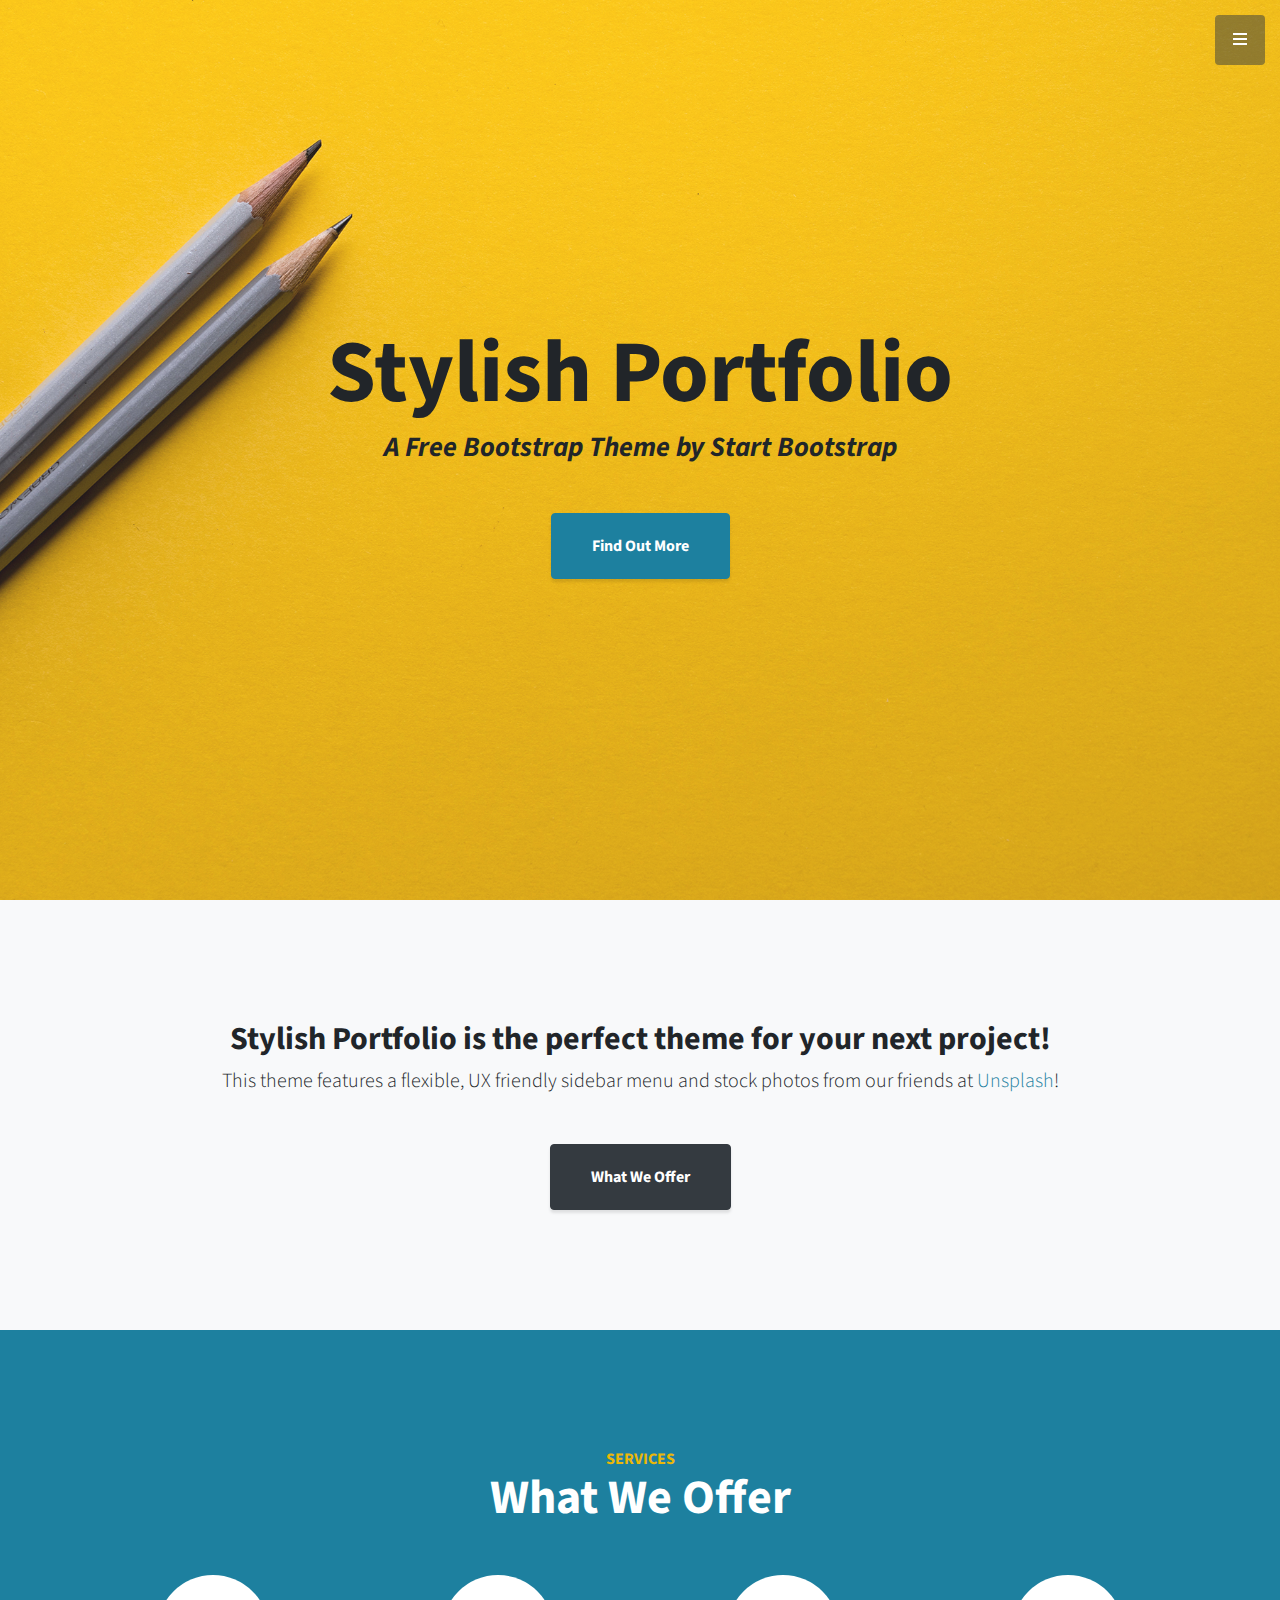
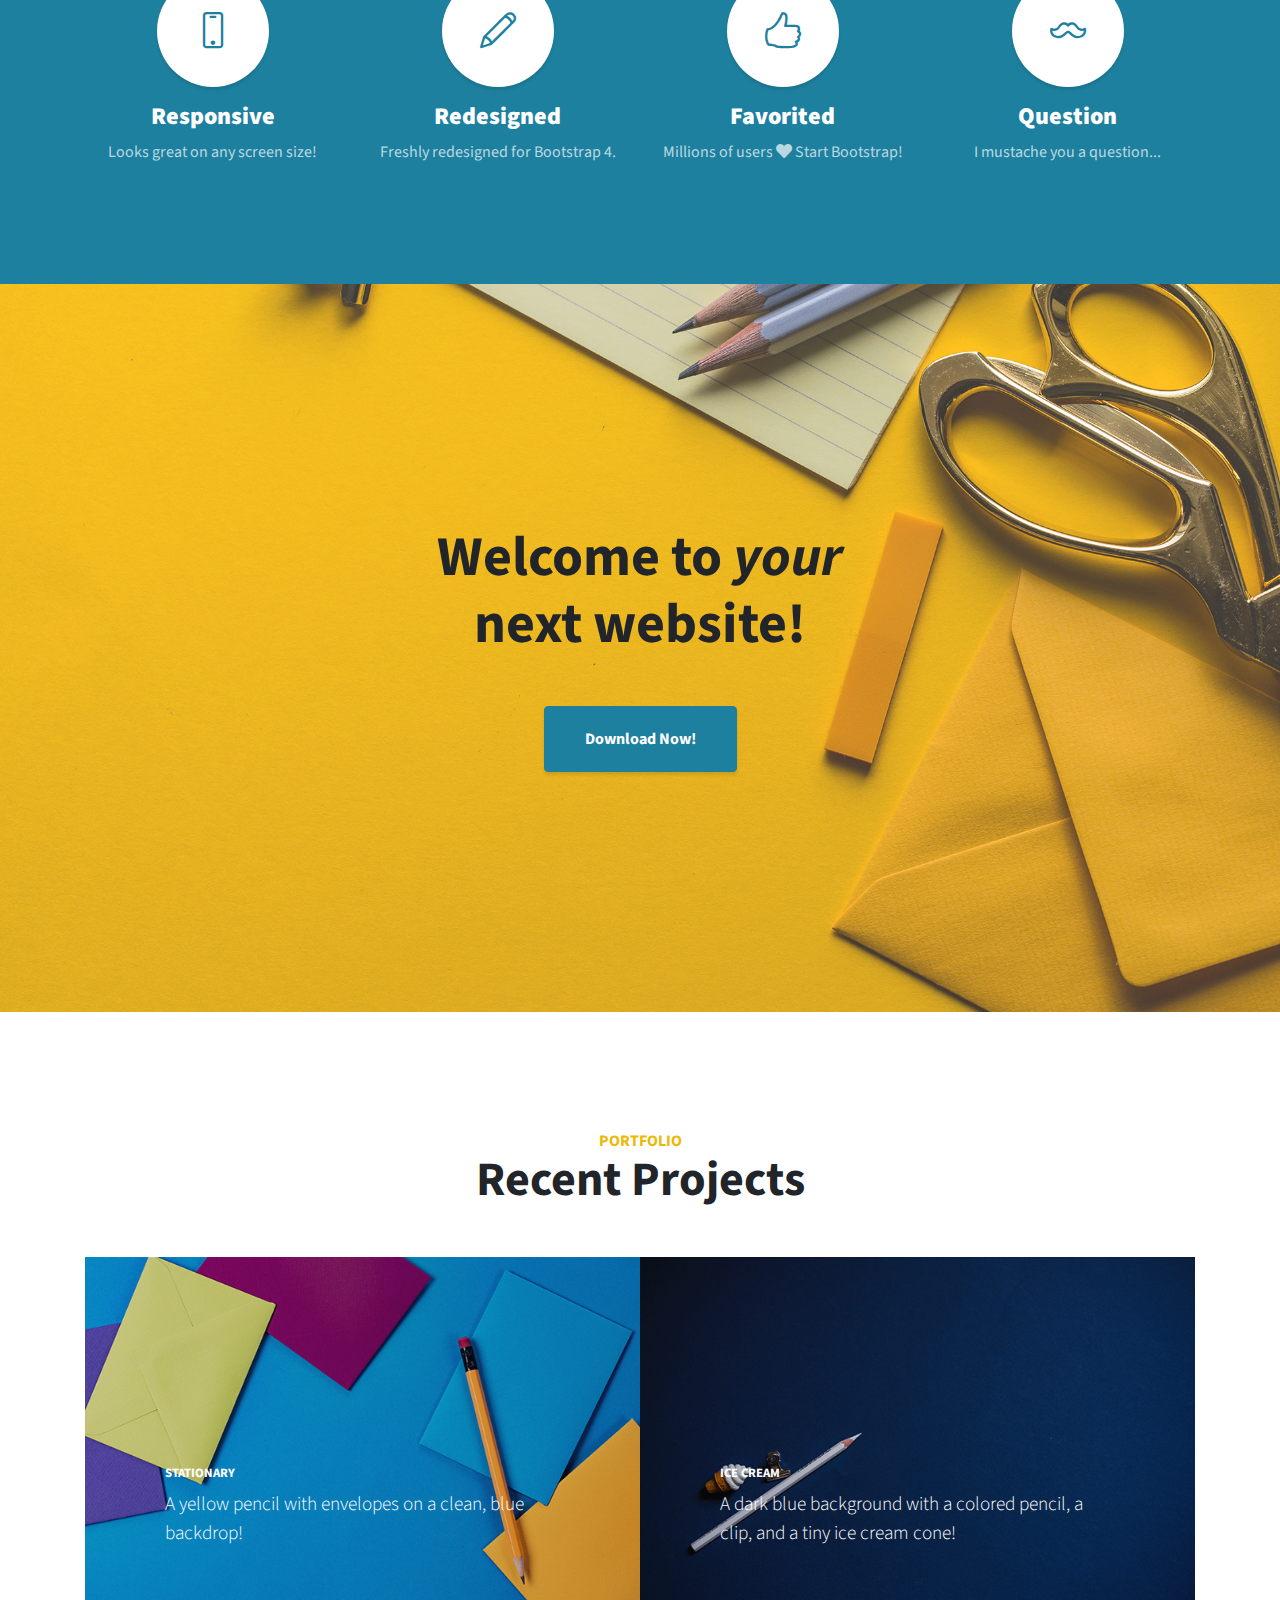
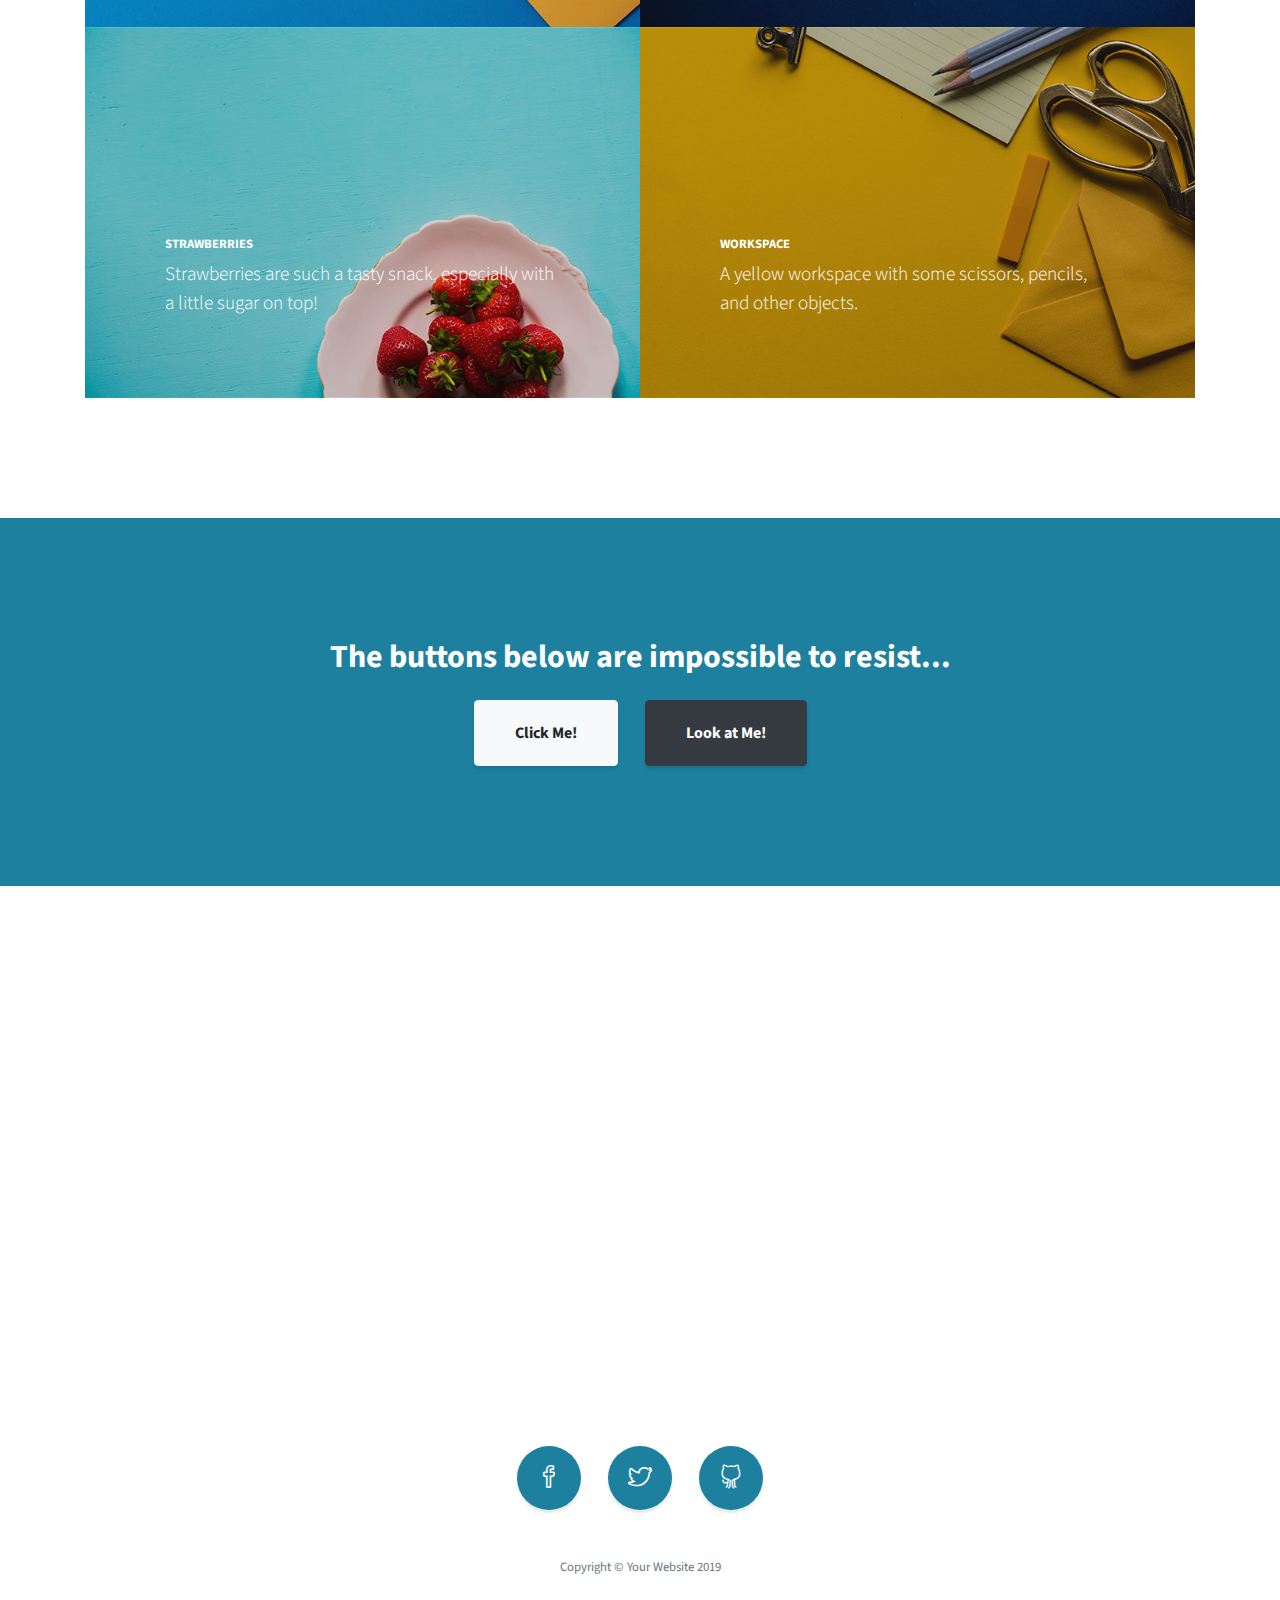
==== commit 54028f42: "blog" ====
--- a/info/index.html
+++ b/info/index.html
@@ -1,462 +1,256 @@
-<!DOCTYPE HTML>
-<!--
-	Strata by HTML5 UP
-	html5up.net | @ajlkn
-	Free for personal and commercial use under the CCA 3.0 license (html5up.net/license)
--->
-<html>
-	<head>
-		<title>Strata by HTML5 UP</title>
-		<meta charset="utf-8" />
-		<meta name="viewport" content="width=device-width, initial-scale=1, user-scalable=no" />
-		<link rel="stylesheet" href="assets/css/main.css" />
-	</head>
-	<body class="is-preload">
-
-		<!-- Header -->
-			<header id="header">
-				<div class="inner">
-					<div class="image-hero">
-						<img src="images/avatar.jpg" alt="" />
-					</div>
-					<h1><strong>I am Riski</strong>, a super simple<br />
-					responsive site portfolio<br />
-					crafted by BIN Design.</h1>
-				</div>
-			</header>
-
-		<!-- Main -->
-			<div id="main">
-
-				<!-- One -->
-					<section id="one">
-						<header class="major">
-							<h2>Riski Meydiansyah<br />
-							Universitas Esa Unggul &nbsp;&bull;&nbsp; Teknik Informatika</h2>
-						</header>
-						<p>Accumsan orci faucibus id eu lorem semper. Eu ac iaculis ac nunc nisi lorem vulputate lorem neque cubilia ac in adipiscing in curae lobortis tortor primis integer massa adipiscing id nisi accumsan pellentesque commodo blandit enim arcu non at amet id arcu magna. Accumsan orci faucibus id eu lorem semper nunc nisi lorem vulputate lorem neque cubilia.</p>
-					</section>
-
-				<!-- Two -->
-					<section id="two">
-						<h2>Recent Work</h2>
-						<div class="row">
-							<article class="col-6 col-12-xsmall work-item">
-								<a href="images/satu.jpg" class="image fit thumb"><img src="images/satu.jpg" alt="" /></a>
-								<h3>Magna sed consequat tempus</h3>
-								<p>Lorem ipsum dolor sit amet nisl sed nullam feugiat.</p>
-							</article>
-							<article class="col-6 col-12-xsmall work-item">
-								<a href="images/fulls/02.jpg" class="image fit thumb"><img src="images/thumbs/02.jpg" alt="" /></a>
-								<h3>Ultricies lacinia interdum</h3>
-								<p>Lorem ipsum dolor sit amet nisl sed nullam feugiat.</p>
-							</article>
-							<article class="col-6 col-12-xsmall work-item">
-								<a href="images/fulls/03.jpg" class="image fit thumb"><img src="images/thumbs/03.jpg" alt="" /></a>
-								<h3>Tortor metus commodo</h3>
-								<p>Lorem ipsum dolor sit amet nisl sed nullam feugiat.</p>
-							</article>
-							<article class="col-6 col-12-xsmall work-item">
-								<a href="images/fulls/04.jpg" class="image fit thumb"><img src="images/thumbs/04.jpg" alt="" /></a>
-								<h3>Quam neque phasellus</h3>
-								<p>Lorem ipsum dolor sit amet nisl sed nullam feugiat.</p>
-							</article>
-							<article class="col-6 col-12-xsmall work-item">
-								<a href="images/fulls/05.jpg" class="image fit thumb"><img src="images/thumbs/05.jpg" alt="" /></a>
-								<h3>Nunc enim commodo aliquet</h3>
-								<p>Lorem ipsum dolor sit amet nisl sed nullam feugiat.</p>
-							</article>
-							<article class="col-6 col-12-xsmall work-item">
-								<a href="images/fulls/06.jpg" class="image fit thumb"><img src="images/thumbs/06.jpg" alt="" /></a>
-								<h3>Risus ornare lacinia</h3>
-								<p>Lorem ipsum dolor sit amet nisl sed nullam feugiat.</p>
-							</article>
-						</div>
-						<ul class="actions">
-							<li><a href="#" class="button">Full Portfolio</a></li>
-						</ul>
-					</section>
-
-				<!-- Three -->
-					<section id="three">
-						<h2>Get In Touch</h2>
-						<p>Accumsan pellentesque commodo blandit enim arcu non at amet id arcu magna. Accumsan orci faucibus id eu lorem semper nunc nisi lorem vulputate lorem neque lorem ipsum dolor.</p>
-						<div class="row">
-							<div class="col-8 col-12-small">
-								<form method="post" action="#">
-									<div class="row gtr-uniform gtr-50">
-										<div class="col-6 col-12-xsmall"><input type="text" name="name" id="name" placeholder="Name" /></div>
-										<div class="col-6 col-12-xsmall"><input type="email" name="email" id="email" placeholder="Email" /></div>
-										<div class="col-12"><textarea name="message" id="message" placeholder="Message" rows="4"></textarea></div>
-									</div>
-								</form>
-								<ul class="actions">
-									<li><input type="submit" value="Send Message" /></li>
-								</ul>
-							</div>
-							<div class="col-4 col-12-small">
-								<ul class="labeled-icons">
-									<li>
-										<h3 class="icon solid fa-home"><span class="label">Address</span></h3>
-										1234 Somewhere Rd.<br />
-										Nashville, TN 00000<br />
-										United States
-									</li>
-									<li>
-										<h3 class="icon solid fa-mobile-alt"><span class="label">Phone</span></h3>
-										000-000-0000
-									</li>
-									<li>
-										<h3 class="icon solid fa-envelope"><span class="label">Email</span></h3>
-										<a href="#">hello@untitled.tld</a>
-									</li>
-								</ul>
-							</div>
-						</div>
-					</section>
-
-				<!-- Four -->
-				<!--
-					<section id="four">
-						<h2>Elements</h2>
-
-						<section>
-							<h4>Text</h4>
-							<p>This is <b>bold</b> and this is <strong>strong</strong>. This is <i>italic</i> and this is <em>emphasized</em>.
-							This is <sup>superscript</sup> text and this is <sub>subscript</sub> text.
-							This is <u>underlined</u> and this is code: <code>for (;;) { ... }</code>. Finally, <a href="#">this is a link</a>.</p>
-							<hr />
-							<header>
-								<h4>Heading with a Subtitle</h4>
-								<p>Lorem ipsum dolor sit amet nullam id egestas urna aliquam</p>
-							</header>
-							<p>Nunc lacinia ante nunc ac lobortis. Interdum adipiscing gravida odio porttitor sem non mi integer non faucibus ornare mi ut ante amet placerat aliquet. Volutpat eu sed ante lacinia sapien lorem accumsan varius montes viverra nibh in adipiscing blandit tempus accumsan.</p>
-							<header>
-								<h5>Heading with a Subtitle</h5>
-								<p>Lorem ipsum dolor sit amet nullam id egestas urna aliquam</p>
-							</header>
-							<p>Nunc lacinia ante nunc ac lobortis. Interdum adipiscing gravida odio porttitor sem non mi integer non faucibus ornare mi ut ante amet placerat aliquet. Volutpat eu sed ante lacinia sapien lorem accumsan varius montes viverra nibh in adipiscing blandit tempus accumsan.</p>
-							<hr />
-							<h2>Heading Level 2</h2>
-							<h3>Heading Level 3</h3>
-							<h4>Heading Level 4</h4>
-							<h5>Heading Level 5</h5>
-							<h6>Heading Level 6</h6>
-							<hr />
-							<h5>Blockquote</h5>
-							<blockquote>Fringilla nisl. Donec accumsan interdum nisi, quis tincidunt felis sagittis eget tempus euismod. Vestibulum ante ipsum primis in faucibus vestibulum. Blandit adipiscing eu felis iaculis volutpat ac adipiscing accumsan faucibus. Vestibulum ante ipsum primis in faucibus lorem ipsum dolor sit amet nullam adipiscing eu felis.</blockquote>
-							<h5>Preformatted</h5>
-							<pre><code>i = 0;
-
-while (!deck.isInOrder()) {
-print 'Iteration ' + i;
-deck.shuffle();
-i++;
-}
-
-print 'It took ' + i + ' iterations to sort the deck.';</code></pre>
-						</section>
-
-						<section>
-							<h4>Lists</h4>
-							<div class="row">
-								<div class="col-6 col-12-xsmall">
-									<h5>Unordered</h5>
-									<ul>
-										<li>Dolor pulvinar etiam magna etiam.</li>
-										<li>Sagittis adipiscing lorem eleifend.</li>
-										<li>Felis enim feugiat dolore viverra.</li>
-									</ul>
-									<h5>Alternate</h5>
-									<ul class="alt">
-										<li>Dolor pulvinar etiam magna etiam.</li>
-										<li>Sagittis adipiscing lorem eleifend.</li>
-										<li>Felis enim feugiat dolore viverra.</li>
-									</ul>
-								</div>
-								<div class="col-6 col-12-xsmall">
-									<h5>Ordered</h5>
-									<ol>
-										<li>Dolor pulvinar etiam magna etiam.</li>
-										<li>Etiam vel felis at lorem sed viverra.</li>
-										<li>Felis enim feugiat dolore viverra.</li>
-										<li>Dolor pulvinar etiam magna etiam.</li>
-										<li>Etiam vel felis at lorem sed viverra.</li>
-										<li>Felis enim feugiat dolore viverra.</li>
-									</ol>
-									<h5>Icons</h5>
-									<ul class="icons">
-										<li><a href="#" class="icon brands fa-twitter"><span class="label">Twitter</span></a></li>
-										<li><a href="#" class="icon brands fa-facebook-f"><span class="label">Facebook</span></a></li>
-										<li><a href="#" class="icon brands fa-instagram"><span class="label">Instagram</span></a></li>
-										<li><a href="#" class="icon brands fa-github"><span class="label">Github</span></a></li>
-										<li><a href="#" class="icon brands fa-dribbble"><span class="label">Dribbble</span></a></li>
-										<li><a href="#" class="icon brands fa-tumblr"><span class="label">Tumblr</span></a></li>
-									</ul>
-								</div>
-							</div>
-							<h5>Actions</h5>
-							<ul class="actions">
-								<li><a href="#" class="button primary">Default</a></li>
-								<li><a href="#" class="button">Default</a></li>
-							</ul>
-							<ul class="actions small">
-								<li><a href="#" class="button primary small">Small</a></li>
-								<li><a href="#" class="button small">Small</a></li>
-							</ul>
-							<div class="row">
-								<div class="col-6 col-12-small">
-									<ul class="actions stacked">
-										<li><a href="#" class="button primary">Default</a></li>
-										<li><a href="#" class="button">Default</a></li>
-									</ul>
-								</div>
-								<div class="col-6 col-12-small">
-									<ul class="actions stacked">
-										<li><a href="#" class="button primary small">Small</a></li>
-										<li><a href="#" class="button small">Small</a></li>
-									</ul>
-								</div>
-								<div class="col-6 col-12-small">
-									<ul class="actions stacked">
-										<li><a href="#" class="button primary fit">Default</a></li>
-										<li><a href="#" class="button fit">Default</a></li>
-									</ul>
-								</div>
-								<div class="col-6 col-12-small">
-									<ul class="actions stacked">
-										<li><a href="#" class="button primary small fit">Small</a></li>
-										<li><a href="#" class="button small fit">Small</a></li>
-									</ul>
-								</div>
-							</div>
-						</section>
-
-						<section>
-							<h4>Table</h4>
-							<h5>Default</h5>
-							<div class="table-wrapper">
-								<table>
-									<thead>
-										<tr>
-											<th>Name</th>
-											<th>Description</th>
-											<th>Price</th>
-										</tr>
-									</thead>
-									<tbody>
-										<tr>
-											<td>Item One</td>
-											<td>Ante turpis integer aliquet porttitor.</td>
-											<td>29.99</td>
-										</tr>
-										<tr>
-											<td>Item Two</td>
-											<td>Vis ac commodo adipiscing arcu aliquet.</td>
-											<td>19.99</td>
-										</tr>
-										<tr>
-											<td>Item Three</td>
-											<td> Morbi faucibus arcu accumsan lorem.</td>
-											<td>29.99</td>
-										</tr>
-										<tr>
-											<td>Item Four</td>
-											<td>Vitae integer tempus condimentum.</td>
-											<td>19.99</td>
-										</tr>
-										<tr>
-											<td>Item Five</td>
-											<td>Ante turpis integer aliquet porttitor.</td>
-											<td>29.99</td>
-										</tr>
-									</tbody>
-									<tfoot>
-										<tr>
-											<td colspan="2"></td>
-											<td>100.00</td>
-										</tr>
-									</tfoot>
-								</table>
-							</div>
-
-							<h5>Alternate</h5>
-							<div class="table-wrapper">
-								<table class="alt">
-									<thead>
-										<tr>
-											<th>Name</th>
-											<th>Description</th>
-											<th>Price</th>
-										</tr>
-									</thead>
-									<tbody>
-										<tr>
-											<td>Item One</td>
-											<td>Ante turpis integer aliquet porttitor.</td>
-											<td>29.99</td>
-										</tr>
-										<tr>
-											<td>Item Two</td>
-											<td>Vis ac commodo adipiscing arcu aliquet.</td>
-											<td>19.99</td>
-										</tr>
-										<tr>
-											<td>Item Three</td>
-											<td> Morbi faucibus arcu accumsan lorem.</td>
-											<td>29.99</td>
-										</tr>
-										<tr>
-											<td>Item Four</td>
-											<td>Vitae integer tempus condimentum.</td>
-											<td>19.99</td>
-										</tr>
-										<tr>
-											<td>Item Five</td>
-											<td>Ante turpis integer aliquet porttitor.</td>
-											<td>29.99</td>
-										</tr>
-									</tbody>
-									<tfoot>
-										<tr>
-											<td colspan="2"></td>
-											<td>100.00</td>
-										</tr>
-									</tfoot>
-								</table>
-							</div>
-						</section>
-
-						<section>
-							<h4>Buttons</h4>
-							<ul class="actions">
-								<li><a href="#" class="button primary">Primary</a></li>
-								<li><a href="#" class="button">Default</a></li>
-							</ul>
-							<ul class="actions">
-								<li><a href="#" class="button large">Large</a></li>
-								<li><a href="#" class="button">Default</a></li>
-								<li><a href="#" class="button small">Small</a></li>
-							</ul>
-							<ul class="actions fit">
-								<li><a href="#" class="button primary fit">Fit</a></li>
-								<li><a href="#" class="button fit">Fit</a></li>
-							</ul>
-							<ul class="actions fit small">
-								<li><a href="#" class="button primary fit small">Fit + Small</a></li>
-								<li><a href="#" class="button fit small">Fit + Small</a></li>
-							</ul>
-							<ul class="actions">
-								<li><a href="#" class="button primary icon solid fa-download">Icon</a></li>
-								<li><a href="#" class="button icon solid fa-download">Icon</a></li>
-							</ul>
-							<ul class="actions">
-								<li><span class="button primary disabled">Primary</span></li>
-								<li><span class="button disabled">Default</span></li>
-							</ul>
-						</section>
-
-						<section>
-							<h4>Form</h4>
-							<form method="post" action="#">
-								<div class="row gtr-uniform gtr-50">
-									<div class="col-6 col-12-xsmall">
-										<input type="text" name="demo-name" id="demo-name" value="" placeholder="Name" />
-									</div>
-									<div class="col-6 col-12-xsmall">
-										<input type="email" name="demo-email" id="demo-email" value="" placeholder="Email" />
-									</div>
-									<div class="col-12">
-										<select name="demo-category" id="demo-category">
-											<option value="">- Category -</option>
-											<option value="1">Manufacturing</option>
-											<option value="1">Shipping</option>
-											<option value="1">Administration</option>
-											<option value="1">Human Resources</option>
-										</select>
-									</div>
-									<div class="col-4 col-12-small">
-										<input type="radio" id="demo-priority-low" name="demo-priority" checked>
-										<label for="demo-priority-low">Low Priority</label>
-									</div>
-									<div class="col-4 col-12-small">
-										<input type="radio" id="demo-priority-normal" name="demo-priority">
-										<label for="demo-priority-normal">Normal Priority</label>
-									</div>
-									<div class="col-4 col-12-small">
-										<input type="radio" id="demo-priority-high" name="demo-priority">
-										<label for="demo-priority-high">High Priority</label>
-									</div>
-									<div class="col-6 col-12-small">
-										<input type="checkbox" id="demo-copy" name="demo-copy">
-										<label for="demo-copy">Email me a copy of this message</label>
-									</div>
-									<div class="col-6 col-12-small">
-										<input type="checkbox" id="demo-human" name="demo-human" checked>
-										<label for="demo-human">I am a human and not a robot</label>
-									</div>
-									<div class="col-12">
-										<textarea name="demo-message" id="demo-message" placeholder="Enter your message" rows="6"></textarea>
-									</div>
-									<div class="col-12">
-										<ul class="actions">
-											<li><input type="submit" value="Send Message" class="primary" /></li>
-											<li><input type="reset" value="Reset" /></li>
-										</ul>
-									</div>
-								</div>
-							</form>
-						</section>
-
-						<section>
-							<h4>Image</h4>
-							<h5>Fit</h5>
-							<div class="box alt">
-								<div class="row gtr-50 gtr-uniform">
-									<div class="col-12"><span class="image fit"><img src="images/fulls/05.jpg" alt="" /></span></div>
-									<div class="col-4"><span class="image fit"><img src="images/thumbs/01.jpg" alt="" /></span></div>
-									<div class="col-4"><span class="image fit"><img src="images/thumbs/02.jpg" alt="" /></span></div>
-									<div class="col-4"><span class="image fit"><img src="images/thumbs/03.jpg" alt="" /></span></div>
-									<div class="col-4"><span class="image fit"><img src="images/thumbs/04.jpg" alt="" /></span></div>
-									<div class="col-4"><span class="image fit"><img src="images/thumbs/05.jpg" alt="" /></span></div>
-									<div class="col-4"><span class="image fit"><img src="images/thumbs/06.jpg" alt="" /></span></div>
-									<div class="col-4"><span class="image fit"><img src="images/thumbs/03.jpg" alt="" /></span></div>
-									<div class="col-4"><span class="image fit"><img src="images/thumbs/02.jpg" alt="" /></span></div>
-									<div class="col-4"><span class="image fit"><img src="images/thumbs/01.jpg" alt="" /></span></div>
-								</div>
-							</div>
-							<h5>Left &amp; Right</h5>
-							<p><span class="image left"><img src="images/avatar.jpg" alt="" /></span>Fringilla nisl. Donec accumsan interdum nisi, quis tincidunt felis sagittis eget. tempus euismod. Vestibulum ante ipsum primis in faucibus vestibulum. Blandit adipiscing eu felis iaculis volutpat ac adipiscing accumsan eu faucibus. Integer ac pellentesque praesent tincidunt felis sagittis eget. tempus euismod. Vestibulum ante ipsum primis in faucibus vestibulum. Blandit adipiscing eu felis iaculis volutpat ac adipiscing accumsan eu faucibus. Integer ac pellentesque praesent. Donec accumsan interdum nisi, quis tincidunt felis sagittis eget. tempus euismod. Vestibulum ante ipsum primis in faucibus vestibulum. Blandit adipiscing eu felis iaculis volutpat ac adipiscing accumsan eu faucibus. Integer ac pellentesque praesent tincidunt felis sagittis eget. tempus euismod. Vestibulum ante ipsum primis in faucibus vestibulum. Blandit adipiscing eu felis iaculis volutpat ac adipiscing accumsan eu faucibus. Integer ac pellentesque praesent.</p>
-							<p><span class="image right"><img src="images/avatar.jpg" alt="" /></span>Fringilla nisl. Donec accumsan interdum nisi, quis tincidunt felis sagittis eget. tempus euismod. Vestibulum ante ipsum primis in faucibus vestibulum. Blandit adipiscing eu felis iaculis volutpat ac adipiscing accumsan eu faucibus. Integer ac pellentesque praesent tincidunt felis sagittis eget. tempus euismod. Vestibulum ante ipsum primis in faucibus vestibulum. Blandit adipiscing eu felis iaculis volutpat ac adipiscing accumsan eu faucibus. Integer ac pellentesque praesent. Donec accumsan interdum nisi, quis tincidunt felis sagittis eget. tempus euismod. Vestibulum ante ipsum primis in faucibus vestibulum. Blandit adipiscing eu felis iaculis volutpat ac adipiscing accumsan eu faucibus. Integer ac pellentesque praesent tincidunt felis sagittis eget. tempus euismod. Vestibulum ante ipsum primis in faucibus vestibulum. Blandit adipiscing eu felis iaculis volutpat ac adipiscing accumsan eu faucibus. Integer ac pellentesque praesent.</p>
-						</section>
-
-					</section>
-				-->
-
-			</div>
-
-		<!-- Footer -->
-			<footer id="footer">
-				<div class="inner">
-					<ul class="icons">
-						<li><a href="#" class="icon brands fa-twitter"><span class="label">Twitter</span></a></li>
-						<li><a href="#" class="icon brands fa-github"><span class="label">Github</span></a></li>
-						<li><a href="#" class="icon brands fa-dribbble"><span class="label">Dribbble</span></a></li>
-						<li><a href="#" class="icon solid fa-envelope"><span class="label">Email</span></a></li>
-					</ul>
-					<ul class="copyright">
-						<li>&copy; Untitled</li><li>Design: <a href="http://html5up.net">HTML5 UP</a></li>
-					</ul>
-				</div>
-			</footer>
-
-		<!-- Scripts -->
-			<script src="assets/js/jquery.min.js"></script>
-			<script src="assets/js/jquery.poptrox.min.js"></script>
-			<script src="assets/js/browser.min.js"></script>
-			<script src="assets/js/breakpoints.min.js"></script>
-			<script src="assets/js/util.js"></script>
-			<script src="assets/js/main.js"></script>
-
-	</body>
-</html>+<!DOCTYPE html>
+<html lang="en">
+
+<head>
+
+  <meta charset="utf-8">
+  <meta name="viewport" content="width=device-width, initial-scale=1, shrink-to-fit=no">
+  <meta name="description" content="">
+  <meta name="author" content="">
+
+  <title>Stylish Portfolio - Start Bootstrap Template</title>
+
+  <!-- Bootstrap Core CSS -->
+  <link href="vendor/bootstrap/css/bootstrap.min.css" rel="stylesheet">
+
+  <!-- Custom Fonts -->
+  <link href="vendor/fontawesome-free/css/all.min.css" rel="stylesheet" type="text/css">
+  <link href="https://fonts.googleapis.com/css?family=Source+Sans+Pro:300,400,700,300italic,400italic,700italic" rel="stylesheet" type="text/css">
+  <link href="vendor/simple-line-icons/css/simple-line-icons.css" rel="stylesheet">
+
+  <!-- Custom CSS -->
+  <link href="css/stylish-portfolio.min.css" rel="stylesheet">
+
+</head>
+
+<body id="page-top">
+
+  <!-- Navigation -->
+  <a class="menu-toggle rounded" href="#">
+    <i class="fas fa-bars"></i>
+  </a>
+  <nav id="sidebar-wrapper">
+    <ul class="sidebar-nav">
+      <li class="sidebar-brand">
+        <a class="js-scroll-trigger" href="#page-top">Start Bootstrap</a>
+      </li>
+      <li class="sidebar-nav-item">
+        <a class="js-scroll-trigger" href="#page-top">Home</a>
+      </li>
+      <li class="sidebar-nav-item">
+        <a class="js-scroll-trigger" href="#about">About</a>
+      </li>
+      <li class="sidebar-nav-item">
+        <a class="js-scroll-trigger" href="#services">Services</a>
+      </li>
+      <li class="sidebar-nav-item">
+        <a class="js-scroll-trigger" href="#portfolio">Portfolio</a>
+      </li>
+      <li class="sidebar-nav-item">
+        <a class="js-scroll-trigger" href="#contact">Contact</a>
+      </li>
+    </ul>
+  </nav>
+
+  <!-- Header -->
+  <header class="masthead d-flex">
+    <div class="container text-center my-auto">
+      <h1 class="mb-1">Stylish Portfolio</h1>
+      <h3 class="mb-5">
+        <em>A Free Bootstrap Theme by Start Bootstrap</em>
+      </h3>
+      <a class="btn btn-primary btn-xl js-scroll-trigger" href="#about">Find Out More</a>
+    </div>
+    <div class="overlay"></div>
+  </header>
+
+  <!-- About -->
+  <section class="content-section bg-light" id="about">
+    <div class="container text-center">
+      <div class="row">
+        <div class="col-lg-10 mx-auto">
+          <h2>Stylish Portfolio is the perfect theme for your next project!</h2>
+          <p class="lead mb-5">This theme features a flexible, UX friendly sidebar menu and stock photos from our friends at
+            <a href="https://unsplash.com/">Unsplash</a>!</p>
+          <a class="btn btn-dark btn-xl js-scroll-trigger" href="#services">What We Offer</a>
+        </div>
+      </div>
+    </div>
+  </section>
+
+  <!-- Services -->
+  <section class="content-section bg-primary text-white text-center" id="services">
+    <div class="container">
+      <div class="content-section-heading">
+        <h3 class="text-secondary mb-0">Services</h3>
+        <h2 class="mb-5">What We Offer</h2>
+      </div>
+      <div class="row">
+        <div class="col-lg-3 col-md-6 mb-5 mb-lg-0">
+          <span class="service-icon rounded-circle mx-auto mb-3">
+            <i class="icon-screen-smartphone"></i>
+          </span>
+          <h4>
+            <strong>Responsive</strong>
+          </h4>
+          <p class="text-faded mb-0">Looks great on any screen size!</p>
+        </div>
+        <div class="col-lg-3 col-md-6 mb-5 mb-lg-0">
+          <span class="service-icon rounded-circle mx-auto mb-3">
+            <i class="icon-pencil"></i>
+          </span>
+          <h4>
+            <strong>Redesigned</strong>
+          </h4>
+          <p class="text-faded mb-0">Freshly redesigned for Bootstrap 4.</p>
+        </div>
+        <div class="col-lg-3 col-md-6 mb-5 mb-md-0">
+          <span class="service-icon rounded-circle mx-auto mb-3">
+            <i class="icon-like"></i>
+          </span>
+          <h4>
+            <strong>Favorited</strong>
+          </h4>
+          <p class="text-faded mb-0">Millions of users
+            <i class="fas fa-heart"></i>
+            Start Bootstrap!</p>
+        </div>
+        <div class="col-lg-3 col-md-6">
+          <span class="service-icon rounded-circle mx-auto mb-3">
+            <i class="icon-mustache"></i>
+          </span>
+          <h4>
+            <strong>Question</strong>
+          </h4>
+          <p class="text-faded mb-0">I mustache you a question...</p>
+        </div>
+      </div>
+    </div>
+  </section>
+
+  <!-- Callout -->
+  <section class="callout">
+    <div class="container text-center">
+      <h2 class="mx-auto mb-5">Welcome to
+        <em>your</em>
+        next website!</h2>
+      <a class="btn btn-primary btn-xl" href="https://startbootstrap.com/template-overviews/stylish-portfolio/">Download Now!</a>
+    </div>
+  </section>
+
+  <!-- Portfolio -->
+  <section class="content-section" id="portfolio">
+    <div class="container">
+      <div class="content-section-heading text-center">
+        <h3 class="text-secondary mb-0">Portfolio</h3>
+        <h2 class="mb-5">Recent Projects</h2>
+      </div>
+      <div class="row no-gutters">
+        <div class="col-lg-6">
+          <a class="portfolio-item" href="#">
+            <span class="caption">
+              <span class="caption-content">
+                <h2>Stationary</h2>
+                <p class="mb-0">A yellow pencil with envelopes on a clean, blue backdrop!</p>
+              </span>
+            </span>
+            <img class="img-fluid" src="img/portfolio-1.jpg" alt="">
+          </a>
+        </div>
+        <div class="col-lg-6">
+          <a class="portfolio-item" href="#">
+            <span class="caption">
+              <span class="caption-content">
+                <h2>Ice Cream</h2>
+                <p class="mb-0">A dark blue background with a colored pencil, a clip, and a tiny ice cream cone!</p>
+              </span>
+            </span>
+            <img class="img-fluid" src="img/portfolio-2.jpg" alt="">
+          </a>
+        </div>
+        <div class="col-lg-6">
+          <a class="portfolio-item" href="#">
+            <span class="caption">
+              <span class="caption-content">
+                <h2>Strawberries</h2>
+                <p class="mb-0">Strawberries are such a tasty snack, especially with a little sugar on top!</p>
+              </span>
+            </span>
+            <img class="img-fluid" src="img/portfolio-3.jpg" alt="">
+          </a>
+        </div>
+        <div class="col-lg-6">
+          <a class="portfolio-item" href="#">
+            <span class="caption">
+              <span class="caption-content">
+                <h2>Workspace</h2>
+                <p class="mb-0">A yellow workspace with some scissors, pencils, and other objects.</p>
+              </span>
+            </span>
+            <img class="img-fluid" src="img/portfolio-4.jpg" alt="">
+          </a>
+        </div>
+      </div>
+    </div>
+  </section>
+
+  <!-- Call to Action -->
+  <section class="content-section bg-primary text-white">
+    <div class="container text-center">
+      <h2 class="mb-4">The buttons below are impossible to resist...</h2>
+      <a href="#" class="btn btn-xl btn-light mr-4">Click Me!</a>
+      <a href="#" class="btn btn-xl btn-dark">Look at Me!</a>
+    </div>
+  </section>
+
+  <!-- Map -->
+  <section id="contact" class="map">
+    <iframe width="100%" height="100%" frameborder="0" scrolling="no" marginheight="0" marginwidth="0" src="https://maps.google.com/maps?f=q&amp;source=s_q&amp;hl=en&amp;geocode=&amp;q=Twitter,+Inc.,+Market+Street,+San+Francisco,+CA&amp;aq=0&amp;oq=twitter&amp;sll=28.659344,-81.187888&amp;sspn=0.128789,0.264187&amp;ie=UTF8&amp;hq=Twitter,+Inc.,+Market+Street,+San+Francisco,+CA&amp;t=m&amp;z=15&amp;iwloc=A&amp;output=embed"></iframe>
+    <br />
+    <small>
+      <a href="https://maps.google.com/maps?f=q&amp;source=embed&amp;hl=en&amp;geocode=&amp;q=Twitter,+Inc.,+Market+Street,+San+Francisco,+CA&amp;aq=0&amp;oq=twitter&amp;sll=28.659344,-81.187888&amp;sspn=0.128789,0.264187&amp;ie=UTF8&amp;hq=Twitter,+Inc.,+Market+Street,+San+Francisco,+CA&amp;t=m&amp;z=15&amp;iwloc=A"></a>
+    </small>
+  </section>
+
+  <!-- Footer -->
+  <footer class="footer text-center">
+    <div class="container">
+      <ul class="list-inline mb-5">
+        <li class="list-inline-item">
+          <a class="social-link rounded-circle text-white mr-3" href="#">
+            <i class="icon-social-facebook"></i>
+          </a>
+        </li>
+        <li class="list-inline-item">
+          <a class="social-link rounded-circle text-white mr-3" href="#">
+            <i class="icon-social-twitter"></i>
+          </a>
+        </li>
+        <li class="list-inline-item">
+          <a class="social-link rounded-circle text-white" href="#">
+            <i class="icon-social-github"></i>
+          </a>
+        </li>
+      </ul>
+      <p class="text-muted small mb-0">Copyright &copy; Your Website 2019</p>
+    </div>
+  </footer>
+
+  <!-- Scroll to Top Button-->
+  <a class="scroll-to-top rounded js-scroll-trigger" href="#page-top">
+    <i class="fas fa-angle-up"></i>
+  </a>
+
+  <!-- Bootstrap core JavaScript -->
+  <script src="vendor/jquery/jquery.min.js"></script>
+  <script src="vendor/bootstrap/js/bootstrap.bundle.min.js"></script>
+
+  <!-- Plugin JavaScript -->
+  <script src="vendor/jquery-easing/jquery.easing.min.js"></script>
+
+  <!-- Custom scripts for this template -->
+  <script src="js/stylish-portfolio.min.js"></script>
+
+</body>
+
+</html>
--- a/info/vendor/fontawesome-free/css/all.min.css
+++ b/info/vendor/fontawesome-free/css/all.min.css
@@ -0,0 +1,5 @@
+/*!
+ * Font Awesome Free 5.10.2 by @fontawesome - https://fontawesome.com
+ * License - https://fontawesome.com/license/free (Icons: CC BY 4.0, Fonts: SIL OFL 1.1, Code: MIT License)
+ */
+.fa,.fab,.fad,.fal,.far,.fas{-moz-osx-font-smoothing:grayscale;-webkit-font-smoothing:antialiased;display:inline-block;font-style:normal;font-variant:normal;text-rendering:auto;line-height:1}.fa-lg{font-size:1.33333em;line-height:.75em;vertical-align:-.0667em}.fa-xs{font-size:.75em}.fa-sm{font-size:.875em}.fa-1x{font-size:1em}.fa-2x{font-size:2em}.fa-3x{font-size:3em}.fa-4x{font-size:4em}.fa-5x{font-size:5em}.fa-6x{font-size:6em}.fa-7x{font-size:7em}.fa-8x{font-size:8em}.fa-9x{font-size:9em}.fa-10x{font-size:10em}.fa-fw{text-align:center;width:1.25em}.fa-ul{list-style-type:none;margin-left:2.5em;padding-left:0}.fa-ul>li{position:relative}.fa-li{left:-2em;position:absolute;text-align:center;width:2em;line-height:inherit}.fa-border{border:.08em solid #eee;border-radius:.1em;padding:.2em .25em .15em}.fa-pull-left{float:left}.fa-pull-right{float:right}.fa.fa-pull-left,.fab.fa-pull-left,.fal.fa-pull-left,.far.fa-pull-left,.fas.fa-pull-left{margin-right:.3em}.fa.fa-pull-right,.fab.fa-pull-right,.fal.fa-pull-right,.far.fa-pull-right,.fas.fa-pull-right{margin-left:.3em}.fa-spin{-webkit-animation:fa-spin 2s linear infinite;animation:fa-spin 2s linear infinite}.fa-pulse{-webkit-animation:fa-spin 1s steps(8) infinite;animation:fa-spin 1s steps(8) infinite}@-webkit-keyframes fa-spin{0%{-webkit-transform:rotate(0deg);transform:rotate(0deg)}to{-webkit-transform:rotate(1turn);transform:rotate(1turn)}}@keyframes fa-spin{0%{-webkit-transform:rotate(0deg);transform:rotate(0deg)}to{-webkit-transform:rotate(1turn);transform:rotate(1turn)}}.fa-rotate-90{-ms-filter:"progid:DXImageTransform.Microsoft.BasicImage(rotation=1)";-webkit-transform:rotate(90deg);transform:rotate(90deg)}.fa-rotate-180{-ms-filter:"progid:DXImageTransform.Microsoft.BasicImage(rotation=2)";-webkit-transform:rotate(180deg);transform:rotate(180deg)}.fa-rotate-270{-ms-filter:"progid:DXImageTransform.Microsoft.BasicImage(rotation=3)";-webkit-transform:rotate(270deg);transform:rotate(270deg)}.fa-flip-horizontal{-ms-filter:"progid:DXImageTransform.Microsoft.BasicImage(rotation=0, mirror=1)";-webkit-transform:scaleX(-1);transform:scaleX(-1)}.fa-flip-vertical{-webkit-transform:scaleY(-1);transform:scaleY(-1)}.fa-flip-both,.fa-flip-horizontal.fa-flip-vertical,.fa-flip-vertical{-ms-filter:"progid:DXImageTransform.Microsoft.BasicImage(rotation=2, mirror=1)"}.fa-flip-both,.fa-flip-horizontal.fa-flip-vertical{-webkit-transform:scale(-1);transform:scale(-1)}:root .fa-flip-both,:root .fa-flip-horizontal,:root .fa-flip-vertical,:root .fa-rotate-90,:root .fa-rotate-180,:root .fa-rotate-270{-webkit-filter:none;filter:none}.fa-stack{display:inline-block;height:2em;line-height:2em;position:relative;vertical-align:middle;width:2.5em}.fa-stack-1x,.fa-stack-2x{left:0;position:absolute;text-align:center;width:100%}.fa-stack-1x{line-height:inherit}.fa-stack-2x{font-size:2em}.fa-inverse{color:#fff}.fa-500px:before{content:"\f26e"}.fa-accessible-icon:before{content:"\f368"}.fa-accusoft:before{content:"\f369"}.fa-acquisitions-incorporated:before{content:"\f6af"}.fa-ad:before{content:"\f641"}.fa-address-book:before{content:"\f2b9"}.fa-address-card:before{content:"\f2bb"}.fa-adjust:before{content:"\f042"}.fa-adn:before{content:"\f170"}.fa-adobe:before{content:"\f778"}.fa-adversal:before{content:"\f36a"}.fa-affiliatetheme:before{content:"\f36b"}.fa-air-freshener:before{content:"\f5d0"}.fa-airbnb:before{content:"\f834"}.fa-algolia:before{content:"\f36c"}.fa-align-center:before{content:"\f037"}.fa-align-justify:before{content:"\f039"}.fa-align-left:before{content:"\f036"}.fa-align-right:before{content:"\f038"}.fa-alipay:before{content:"\f642"}.fa-allergies:before{content:"\f461"}.fa-amazon:before{content:"\f270"}.fa-amazon-pay:before{content:"\f42c"}.fa-ambulance:before{content:"\f0f9"}.fa-american-sign-language-interpreting:before{content:"\f2a3"}.fa-amilia:before{content:"\f36d"}.fa-anchor:before{content:"\f13d"}.fa-android:before{content:"\f17b"}.fa-angellist:before{content:"\f209"}.fa-angle-double-down:before{content:"\f103"}.fa-angle-double-left:before{content:"\f100"}.fa-angle-double-right:before{content:"\f101"}.fa-angle-double-up:before{content:"\f102"}.fa-angle-down:before{content:"\f107"}.fa-angle-left:before{content:"\f104"}.fa-angle-right:before{content:"\f105"}.fa-angle-up:before{content:"\f106"}.fa-angry:before{content:"\f556"}.fa-angrycreative:before{content:"\f36e"}.fa-angular:before{content:"\f420"}.fa-ankh:before{content:"\f644"}.fa-app-store:before{content:"\f36f"}.fa-app-store-ios:before{content:"\f370"}.fa-apper:before{content:"\f371"}.fa-apple:before{content:"\f179"}.fa-apple-alt:before{content:"\f5d1"}.fa-apple-pay:before{content:"\f415"}.fa-archive:before{content:"\f187"}.fa-archway:before{content:"\f557"}.fa-arrow-alt-circle-down:before{content:"\f358"}.fa-arrow-alt-circle-left:before{content:"\f359"}.fa-arrow-alt-circle-right:before{content:"\f35a"}.fa-arrow-alt-circle-up:before{content:"\f35b"}.fa-arrow-circle-down:before{content:"\f0ab"}.fa-arrow-circle-left:before{content:"\f0a8"}.fa-arrow-circle-right:before{content:"\f0a9"}.fa-arrow-circle-up:before{content:"\f0aa"}.fa-arrow-down:before{content:"\f063"}.fa-arrow-left:before{content:"\f060"}.fa-arrow-right:before{content:"\f061"}.fa-arrow-up:before{content:"\f062"}.fa-arrows-alt:before{content:"\f0b2"}.fa-arrows-alt-h:before{content:"\f337"}.fa-arrows-alt-v:before{content:"\f338"}.fa-artstation:before{content:"\f77a"}.fa-assistive-listening-systems:before{content:"\f2a2"}.fa-asterisk:before{content:"\f069"}.fa-asymmetrik:before{content:"\f372"}.fa-at:before{content:"\f1fa"}.fa-atlas:before{content:"\f558"}.fa-atlassian:before{content:"\f77b"}.fa-atom:before{content:"\f5d2"}.fa-audible:before{content:"\f373"}.fa-audio-description:before{content:"\f29e"}.fa-autoprefixer:before{content:"\f41c"}.fa-avianex:before{content:"\f374"}.fa-aviato:before{content:"\f421"}.fa-award:before{content:"\f559"}.fa-aws:before{content:"\f375"}.fa-baby:before{content:"\f77c"}.fa-baby-carriage:before{content:"\f77d"}.fa-backspace:before{content:"\f55a"}.fa-backward:before{content:"\f04a"}.fa-bacon:before{content:"\f7e5"}.fa-balance-scale:before{content:"\f24e"}.fa-balance-scale-left:before{content:"\f515"}.fa-balance-scale-right:before{content:"\f516"}.fa-ban:before{content:"\f05e"}.fa-band-aid:before{content:"\f462"}.fa-bandcamp:before{content:"\f2d5"}.fa-barcode:before{content:"\f02a"}.fa-bars:before{content:"\f0c9"}.fa-baseball-ball:before{content:"\f433"}.fa-basketball-ball:before{content:"\f434"}.fa-bath:before{content:"\f2cd"}.fa-battery-empty:before{content:"\f244"}.fa-battery-full:before{content:"\f240"}.fa-battery-half:before{content:"\f242"}.fa-battery-quarter:before{content:"\f243"}.fa-battery-three-quarters:before{content:"\f241"}.fa-battle-net:before{content:"\f835"}.fa-bed:before{content:"\f236"}.fa-beer:before{content:"\f0fc"}.fa-behance:before{content:"\f1b4"}.fa-behance-square:before{content:"\f1b5"}.fa-bell:before{content:"\f0f3"}.fa-bell-slash:before{content:"\f1f6"}.fa-bezier-curve:before{content:"\f55b"}.fa-bible:before{content:"\f647"}.fa-bicycle:before{content:"\f206"}.fa-biking:before{content:"\f84a"}.fa-bimobject:before{content:"\f378"}.fa-binoculars:before{content:"\f1e5"}.fa-biohazard:before{content:"\f780"}.fa-birthday-cake:before{content:"\f1fd"}.fa-bitbucket:before{content:"\f171"}.fa-bitcoin:before{content:"\f379"}.fa-bity:before{content:"\f37a"}.fa-black-tie:before{content:"\f27e"}.fa-blackberry:before{content:"\f37b"}.fa-blender:before{content:"\f517"}.fa-blender-phone:before{content:"\f6b6"}.fa-blind:before{content:"\f29d"}.fa-blog:before{content:"\f781"}.fa-blogger:before{content:"\f37c"}.fa-blogger-b:before{content:"\f37d"}.fa-bluetooth:before{content:"\f293"}.fa-bluetooth-b:before{content:"\f294"}.fa-bold:before{content:"\f032"}.fa-bolt:before{content:"\f0e7"}.fa-bomb:before{content:"\f1e2"}.fa-bone:before{content:"\f5d7"}.fa-bong:before{content:"\f55c"}.fa-book:before{content:"\f02d"}.fa-book-dead:before{content:"\f6b7"}.fa-book-medical:before{content:"\f7e6"}.fa-book-open:before{content:"\f518"}.fa-book-reader:before{content:"\f5da"}.fa-bookmark:before{content:"\f02e"}.fa-bootstrap:before{content:"\f836"}.fa-border-all:before{content:"\f84c"}.fa-border-none:before{content:"\f850"}.fa-border-style:before{content:"\f853"}.fa-bowling-ball:before{content:"\f436"}.fa-box:before{content:"\f466"}.fa-box-open:before{content:"\f49e"}.fa-boxes:before{content:"\f468"}.fa-braille:before{content:"\f2a1"}.fa-brain:before{content:"\f5dc"}.fa-bread-slice:before{content:"\f7ec"}.fa-briefcase:before{content:"\f0b1"}.fa-briefcase-medical:before{content:"\f469"}.fa-broadcast-tower:before{content:"\f519"}.fa-broom:before{content:"\f51a"}.fa-brush:before{content:"\f55d"}.fa-btc:before{content:"\f15a"}.fa-buffer:before{content:"\f837"}.fa-bug:before{content:"\f188"}.fa-building:before{content:"\f1ad"}.fa-bullhorn:before{content:"\f0a1"}.fa-bullseye:before{content:"\f140"}.fa-burn:before{content:"\f46a"}.fa-buromobelexperte:before{content:"\f37f"}.fa-bus:before{content:"\f207"}.fa-bus-alt:before{content:"\f55e"}.fa-business-time:before{content:"\f64a"}.fa-buysellads:before{content:"\f20d"}.fa-calculator:before{content:"\f1ec"}.fa-calendar:before{content:"\f133"}.fa-calendar-alt:before{content:"\f073"}.fa-calendar-check:before{content:"\f274"}.fa-calendar-day:before{content:"\f783"}.fa-calendar-minus:before{content:"\f272"}.fa-calendar-plus:before{content:"\f271"}.fa-calendar-times:before{content:"\f273"}.fa-calendar-week:before{content:"\f784"}.fa-camera:before{content:"\f030"}.fa-camera-retro:before{content:"\f083"}.fa-campground:before{content:"\f6bb"}.fa-canadian-maple-leaf:before{content:"\f785"}.fa-candy-cane:before{content:"\f786"}.fa-cannabis:before{content:"\f55f"}.fa-capsules:before{content:"\f46b"}.fa-car:before{content:"\f1b9"}.fa-car-alt:before{content:"\f5de"}.fa-car-battery:before{content:"\f5df"}.fa-car-crash:before{content:"\f5e1"}.fa-car-side:before{content:"\f5e4"}.fa-caret-down:before{content:"\f0d7"}.fa-caret-left:before{content:"\f0d9"}.fa-caret-right:before{content:"\f0da"}.fa-caret-square-down:before{content:"\f150"}.fa-caret-square-left:before{content:"\f191"}.fa-caret-square-right:before{content:"\f152"}.fa-caret-square-up:before{content:"\f151"}.fa-caret-up:before{content:"\f0d8"}.fa-carrot:before{content:"\f787"}.fa-cart-arrow-down:before{content:"\f218"}.fa-cart-plus:before{content:"\f217"}.fa-cash-register:before{content:"\f788"}.fa-cat:before{content:"\f6be"}.fa-cc-amazon-pay:before{content:"\f42d"}.fa-cc-amex:before{content:"\f1f3"}.fa-cc-apple-pay:before{content:"\f416"}.fa-cc-diners-club:before{content:"\f24c"}.fa-cc-discover:before{content:"\f1f2"}.fa-cc-jcb:before{content:"\f24b"}.fa-cc-mastercard:before{content:"\f1f1"}.fa-cc-paypal:before{content:"\f1f4"}.fa-cc-stripe:before{content:"\f1f5"}.fa-cc-visa:before{content:"\f1f0"}.fa-centercode:before{content:"\f380"}.fa-centos:before{content:"\f789"}.fa-certificate:before{content:"\f0a3"}.fa-chair:before{content:"\f6c0"}.fa-chalkboard:before{content:"\f51b"}.fa-chalkboard-teacher:before{content:"\f51c"}.fa-charging-station:before{content:"\f5e7"}.fa-chart-area:before{content:"\f1fe"}.fa-chart-bar:before{content:"\f080"}.fa-chart-line:before{content:"\f201"}.fa-chart-pie:before{content:"\f200"}.fa-check:before{content:"\f00c"}.fa-check-circle:before{content:"\f058"}.fa-check-double:before{content:"\f560"}.fa-check-square:before{content:"\f14a"}.fa-cheese:before{content:"\f7ef"}.fa-chess:before{content:"\f439"}.fa-chess-bishop:before{content:"\f43a"}.fa-chess-board:before{content:"\f43c"}.fa-chess-king:before{content:"\f43f"}.fa-chess-knight:before{content:"\f441"}.fa-chess-pawn:before{content:"\f443"}.fa-chess-queen:before{content:"\f445"}.fa-chess-rook:before{content:"\f447"}.fa-chevron-circle-down:before{content:"\f13a"}.fa-chevron-circle-left:before{content:"\f137"}.fa-chevron-circle-right:before{content:"\f138"}.fa-chevron-circle-up:before{content:"\f139"}.fa-chevron-down:before{content:"\f078"}.fa-chevron-left:before{content:"\f053"}.fa-chevron-right:before{content:"\f054"}.fa-chevron-up:before{content:"\f077"}.fa-child:before{content:"\f1ae"}.fa-chrome:before{content:"\f268"}.fa-chromecast:before{content:"\f838"}.fa-church:before{content:"\f51d"}.fa-circle:before{content:"\f111"}.fa-circle-notch:before{content:"\f1ce"}.fa-city:before{content:"\f64f"}.fa-clinic-medical:before{content:"\f7f2"}.fa-clipboard:before{content:"\f328"}.fa-clipboard-check:before{content:"\f46c"}.fa-clipboard-list:before{content:"\f46d"}.fa-clock:before{content:"\f017"}.fa-clone:before{content:"\f24d"}.fa-closed-captioning:before{content:"\f20a"}.fa-cloud:before{content:"\f0c2"}.fa-cloud-download-alt:before{content:"\f381"}.fa-cloud-meatball:before{content:"\f73b"}.fa-cloud-moon:before{content:"\f6c3"}.fa-cloud-moon-rain:before{content:"\f73c"}.fa-cloud-rain:before{content:"\f73d"}.fa-cloud-showers-heavy:before{content:"\f740"}.fa-cloud-sun:before{content:"\f6c4"}.fa-cloud-sun-rain:before{content:"\f743"}.fa-cloud-upload-alt:before{content:"\f382"}.fa-cloudscale:before{content:"\f383"}.fa-cloudsmith:before{content:"\f384"}.fa-cloudversify:before{content:"\f385"}.fa-cocktail:before{content:"\f561"}.fa-code:before{content:"\f121"}.fa-code-branch:before{content:"\f126"}.fa-codepen:before{content:"\f1cb"}.fa-codiepie:before{content:"\f284"}.fa-coffee:before{content:"\f0f4"}.fa-cog:before{content:"\f013"}.fa-cogs:before{content:"\f085"}.fa-coins:before{content:"\f51e"}.fa-columns:before{content:"\f0db"}.fa-comment:before{content:"\f075"}.fa-comment-alt:before{content:"\f27a"}.fa-comment-dollar:before{content:"\f651"}.fa-comment-dots:before{content:"\f4ad"}.fa-comment-medical:before{content:"\f7f5"}.fa-comment-slash:before{content:"\f4b3"}.fa-comments:before{content:"\f086"}.fa-comments-dollar:before{content:"\f653"}.fa-compact-disc:before{content:"\f51f"}.fa-compass:before{content:"\f14e"}.fa-compress:before{content:"\f066"}.fa-compress-arrows-alt:before{content:"\f78c"}.fa-concierge-bell:before{content:"\f562"}.fa-confluence:before{content:"\f78d"}.fa-connectdevelop:before{content:"\f20e"}.fa-contao:before{content:"\f26d"}.fa-cookie:before{content:"\f563"}.fa-cookie-bite:before{content:"\f564"}.fa-copy:before{content:"\f0c5"}.fa-copyright:before{content:"\f1f9"}.fa-cotton-bureau:before{content:"\f89e"}.fa-couch:before{content:"\f4b8"}.fa-cpanel:before{content:"\f388"}.fa-creative-commons:before{content:"\f25e"}.fa-creative-commons-by:before{content:"\f4e7"}.fa-creative-commons-nc:before{content:"\f4e8"}.fa-creative-commons-nc-eu:before{content:"\f4e9"}.fa-creative-commons-nc-jp:before{content:"\f4ea"}.fa-creative-commons-nd:before{content:"\f4eb"}.fa-creative-commons-pd:before{content:"\f4ec"}.fa-creative-commons-pd-alt:before{content:"\f4ed"}.fa-creative-commons-remix:before{content:"\f4ee"}.fa-creative-commons-sa:before{content:"\f4ef"}.fa-creative-commons-sampling:before{content:"\f4f0"}.fa-creative-commons-sampling-plus:before{content:"\f4f1"}.fa-creative-commons-share:before{content:"\f4f2"}.fa-creative-commons-zero:before{content:"\f4f3"}.fa-credit-card:before{content:"\f09d"}.fa-critical-role:before{content:"\f6c9"}.fa-crop:before{content:"\f125"}.fa-crop-alt:before{content:"\f565"}.fa-cross:before{content:"\f654"}.fa-crosshairs:before{content:"\f05b"}.fa-crow:before{content:"\f520"}.fa-crown:before{content:"\f521"}.fa-crutch:before{content:"\f7f7"}.fa-css3:before{content:"\f13c"}.fa-css3-alt:before{content:"\f38b"}.fa-cube:before{content:"\f1b2"}.fa-cubes:before{content:"\f1b3"}.fa-cut:before{content:"\f0c4"}.fa-cuttlefish:before{content:"\f38c"}.fa-d-and-d:before{content:"\f38d"}.fa-d-and-d-beyond:before{content:"\f6ca"}.fa-dashcube:before{content:"\f210"}.fa-database:before{content:"\f1c0"}.fa-deaf:before{content:"\f2a4"}.fa-delicious:before{content:"\f1a5"}.fa-democrat:before{content:"\f747"}.fa-deploydog:before{content:"\f38e"}.fa-deskpro:before{content:"\f38f"}.fa-desktop:before{content:"\f108"}.fa-dev:before{content:"\f6cc"}.fa-deviantart:before{content:"\f1bd"}.fa-dharmachakra:before{content:"\f655"}.fa-dhl:before{content:"\f790"}.fa-diagnoses:before{content:"\f470"}.fa-diaspora:before{content:"\f791"}.fa-dice:before{content:"\f522"}.fa-dice-d20:before{content:"\f6cf"}.fa-dice-d6:before{content:"\f6d1"}.fa-dice-five:before{content:"\f523"}.fa-dice-four:before{content:"\f524"}.fa-dice-one:before{content:"\f525"}.fa-dice-six:before{content:"\f526"}.fa-dice-three:before{content:"\f527"}.fa-dice-two:before{content:"\f528"}.fa-digg:before{content:"\f1a6"}.fa-digital-ocean:before{content:"\f391"}.fa-digital-tachograph:before{content:"\f566"}.fa-directions:before{content:"\f5eb"}.fa-discord:before{content:"\f392"}.fa-discourse:before{content:"\f393"}.fa-divide:before{content:"\f529"}.fa-dizzy:before{content:"\f567"}.fa-dna:before{content:"\f471"}.fa-dochub:before{content:"\f394"}.fa-docker:before{content:"\f395"}.fa-dog:before{content:"\f6d3"}.fa-dollar-sign:before{content:"\f155"}.fa-dolly:before{content:"\f472"}.fa-dolly-flatbed:before{content:"\f474"}.fa-donate:before{content:"\f4b9"}.fa-door-closed:before{content:"\f52a"}.fa-door-open:before{content:"\f52b"}.fa-dot-circle:before{content:"\f192"}.fa-dove:before{content:"\f4ba"}.fa-download:before{content:"\f019"}.fa-draft2digital:before{content:"\f396"}.fa-drafting-compass:before{content:"\f568"}.fa-dragon:before{content:"\f6d5"}.fa-draw-polygon:before{content:"\f5ee"}.fa-dribbble:before{content:"\f17d"}.fa-dribbble-square:before{content:"\f397"}.fa-dropbox:before{content:"\f16b"}.fa-drum:before{content:"\f569"}.fa-drum-steelpan:before{content:"\f56a"}.fa-drumstick-bite:before{content:"\f6d7"}.fa-drupal:before{content:"\f1a9"}.fa-dumbbell:before{content:"\f44b"}.fa-dumpster:before{content:"\f793"}.fa-dumpster-fire:before{content:"\f794"}.fa-dungeon:before{content:"\f6d9"}.fa-dyalog:before{content:"\f399"}.fa-earlybirds:before{content:"\f39a"}.fa-ebay:before{content:"\f4f4"}.fa-edge:before{content:"\f282"}.fa-edit:before{content:"\f044"}.fa-egg:before{content:"\f7fb"}.fa-eject:before{content:"\f052"}.fa-elementor:before{content:"\f430"}.fa-ellipsis-h:before{content:"\f141"}.fa-ellipsis-v:before{content:"\f142"}.fa-ello:before{content:"\f5f1"}.fa-ember:before{content:"\f423"}.fa-empire:before{content:"\f1d1"}.fa-envelope:before{content:"\f0e0"}.fa-envelope-open:before{content:"\f2b6"}.fa-envelope-open-text:before{content:"\f658"}.fa-envelope-square:before{content:"\f199"}.fa-envira:before{content:"\f299"}.fa-equals:before{content:"\f52c"}.fa-eraser:before{content:"\f12d"}.fa-erlang:before{content:"\f39d"}.fa-ethereum:before{content:"\f42e"}.fa-ethernet:before{content:"\f796"}.fa-etsy:before{content:"\f2d7"}.fa-euro-sign:before{content:"\f153"}.fa-evernote:before{content:"\f839"}.fa-exchange-alt:before{content:"\f362"}.fa-exclamation:before{content:"\f12a"}.fa-exclamation-circle:before{content:"\f06a"}.fa-exclamation-triangle:before{content:"\f071"}.fa-expand:before{content:"\f065"}.fa-expand-arrows-alt:before{content:"\f31e"}.fa-expeditedssl:before{content:"\f23e"}.fa-external-link-alt:before{content:"\f35d"}.fa-external-link-square-alt:before{content:"\f360"}.fa-eye:before{content:"\f06e"}.fa-eye-dropper:before{content:"\f1fb"}.fa-eye-slash:before{content:"\f070"}.fa-facebook:before{content:"\f09a"}.fa-facebook-f:before{content:"\f39e"}.fa-facebook-messenger:before{content:"\f39f"}.fa-facebook-square:before{content:"\f082"}.fa-fan:before{content:"\f863"}.fa-fantasy-flight-games:before{content:"\f6dc"}.fa-fast-backward:before{content:"\f049"}.fa-fast-forward:before{content:"\f050"}.fa-fax:before{content:"\f1ac"}.fa-feather:before{content:"\f52d"}.fa-feather-alt:before{content:"\f56b"}.fa-fedex:before{content:"\f797"}.fa-fedora:before{content:"\f798"}.fa-female:before{content:"\f182"}.fa-fighter-jet:before{content:"\f0fb"}.fa-figma:before{content:"\f799"}.fa-file:before{content:"\f15b"}.fa-file-alt:before{content:"\f15c"}.fa-file-archive:before{content:"\f1c6"}.fa-file-audio:before{content:"\f1c7"}.fa-file-code:before{content:"\f1c9"}.fa-file-contract:before{content:"\f56c"}.fa-file-csv:before{content:"\f6dd"}.fa-file-download:before{content:"\f56d"}.fa-file-excel:before{content:"\f1c3"}.fa-file-export:before{content:"\f56e"}.fa-file-image:before{content:"\f1c5"}.fa-file-import:before{content:"\f56f"}.fa-file-invoice:before{content:"\f570"}.fa-file-invoice-dollar:before{content:"\f571"}.fa-file-medical:before{content:"\f477"}.fa-file-medical-alt:before{content:"\f478"}.fa-file-pdf:before{content:"\f1c1"}.fa-file-powerpoint:before{content:"\f1c4"}.fa-file-prescription:before{content:"\f572"}.fa-file-signature:before{content:"\f573"}.fa-file-upload:before{content:"\f574"}.fa-file-video:before{content:"\f1c8"}.fa-file-word:before{content:"\f1c2"}.fa-fill:before{content:"\f575"}.fa-fill-drip:before{content:"\f576"}.fa-film:before{content:"\f008"}.fa-filter:before{content:"\f0b0"}.fa-fingerprint:before{content:"\f577"}.fa-fire:before{content:"\f06d"}.fa-fire-alt:before{content:"\f7e4"}.fa-fire-extinguisher:before{content:"\f134"}.fa-firefox:before{content:"\f269"}.fa-first-aid:before{content:"\f479"}.fa-first-order:before{content:"\f2b0"}.fa-first-order-alt:before{content:"\f50a"}.fa-firstdraft:before{content:"\f3a1"}.fa-fish:before{content:"\f578"}.fa-fist-raised:before{content:"\f6de"}.fa-flag:before{content:"\f024"}.fa-flag-checkered:before{content:"\f11e"}.fa-flag-usa:before{content:"\f74d"}.fa-flask:before{content:"\f0c3"}.fa-flickr:before{content:"\f16e"}.fa-flipboard:before{content:"\f44d"}.fa-flushed:before{content:"\f579"}.fa-fly:before{content:"\f417"}.fa-folder:before{content:"\f07b"}.fa-folder-minus:before{content:"\f65d"}.fa-folder-open:before{content:"\f07c"}.fa-folder-plus:before{content:"\f65e"}.fa-font:before{content:"\f031"}.fa-font-awesome:before{content:"\f2b4"}.fa-font-awesome-alt:before{content:"\f35c"}.fa-font-awesome-flag:before{content:"\f425"}.fa-font-awesome-logo-full:before{content:"\f4e6"}.fa-fonticons:before{content:"\f280"}.fa-fonticons-fi:before{content:"\f3a2"}.fa-football-ball:before{content:"\f44e"}.fa-fort-awesome:before{content:"\f286"}.fa-fort-awesome-alt:before{content:"\f3a3"}.fa-forumbee:before{content:"\f211"}.fa-forward:before{content:"\f04e"}.fa-foursquare:before{content:"\f180"}.fa-free-code-camp:before{content:"\f2c5"}.fa-freebsd:before{content:"\f3a4"}.fa-frog:before{content:"\f52e"}.fa-frown:before{content:"\f119"}.fa-frown-open:before{content:"\f57a"}.fa-fulcrum:before{content:"\f50b"}.fa-funnel-dollar:before{content:"\f662"}.fa-futbol:before{content:"\f1e3"}.fa-galactic-republic:before{content:"\f50c"}.fa-galactic-senate:before{content:"\f50d"}.fa-gamepad:before{content:"\f11b"}.fa-gas-pump:before{content:"\f52f"}.fa-gavel:before{content:"\f0e3"}.fa-gem:before{content:"\f3a5"}.fa-genderless:before{content:"\f22d"}.fa-get-pocket:before{content:"\f265"}.fa-gg:before{content:"\f260"}.fa-gg-circle:before{content:"\f261"}.fa-ghost:before{content:"\f6e2"}.fa-gift:before{content:"\f06b"}.fa-gifts:before{content:"\f79c"}.fa-git:before{content:"\f1d3"}.fa-git-alt:before{content:"\f841"}.fa-git-square:before{content:"\f1d2"}.fa-github:before{content:"\f09b"}.fa-github-alt:before{content:"\f113"}.fa-github-square:before{content:"\f092"}.fa-gitkraken:before{content:"\f3a6"}.fa-gitlab:before{content:"\f296"}.fa-gitter:before{content:"\f426"}.fa-glass-cheers:before{content:"\f79f"}.fa-glass-martini:before{content:"\f000"}.fa-glass-martini-alt:before{content:"\f57b"}.fa-glass-whiskey:before{content:"\f7a0"}.fa-glasses:before{content:"\f530"}.fa-glide:before{content:"\f2a5"}.fa-glide-g:before{content:"\f2a6"}.fa-globe:before{content:"\f0ac"}.fa-globe-africa:before{content:"\f57c"}.fa-globe-americas:before{content:"\f57d"}.fa-globe-asia:before{content:"\f57e"}.fa-globe-europe:before{content:"\f7a2"}.fa-gofore:before{content:"\f3a7"}.fa-golf-ball:before{content:"\f450"}.fa-goodreads:before{content:"\f3a8"}.fa-goodreads-g:before{content:"\f3a9"}.fa-google:before{content:"\f1a0"}.fa-google-drive:before{content:"\f3aa"}.fa-google-play:before{content:"\f3ab"}.fa-google-plus:before{content:"\f2b3"}.fa-google-plus-g:before{content:"\f0d5"}.fa-google-plus-square:before{content:"\f0d4"}.fa-google-wallet:before{content:"\f1ee"}.fa-gopuram:before{content:"\f664"}.fa-graduation-cap:before{content:"\f19d"}.fa-gratipay:before{content:"\f184"}.fa-grav:before{content:"\f2d6"}.fa-greater-than:before{content:"\f531"}.fa-greater-than-equal:before{content:"\f532"}.fa-grimace:before{content:"\f57f"}.fa-grin:before{content:"\f580"}.fa-grin-alt:before{content:"\f581"}.fa-grin-beam:before{content:"\f582"}.fa-grin-beam-sweat:before{content:"\f583"}.fa-grin-hearts:before{content:"\f584"}.fa-grin-squint:before{content:"\f585"}.fa-grin-squint-tears:before{content:"\f586"}.fa-grin-stars:before{content:"\f587"}.fa-grin-tears:before{content:"\f588"}.fa-grin-tongue:before{content:"\f589"}.fa-grin-tongue-squint:before{content:"\f58a"}.fa-grin-tongue-wink:before{content:"\f58b"}.fa-grin-wink:before{content:"\f58c"}.fa-grip-horizontal:before{content:"\f58d"}.fa-grip-lines:before{content:"\f7a4"}.fa-grip-lines-vertical:before{content:"\f7a5"}.fa-grip-vertical:before{content:"\f58e"}.fa-gripfire:before{content:"\f3ac"}.fa-grunt:before{content:"\f3ad"}.fa-guitar:before{content:"\f7a6"}.fa-gulp:before{content:"\f3ae"}.fa-h-square:before{content:"\f0fd"}.fa-hacker-news:before{content:"\f1d4"}.fa-hacker-news-square:before{content:"\f3af"}.fa-hackerrank:before{content:"\f5f7"}.fa-hamburger:before{content:"\f805"}.fa-hammer:before{content:"\f6e3"}.fa-hamsa:before{content:"\f665"}.fa-hand-holding:before{content:"\f4bd"}.fa-hand-holding-heart:before{content:"\f4be"}.fa-hand-holding-usd:before{content:"\f4c0"}.fa-hand-lizard:before{content:"\f258"}.fa-hand-middle-finger:before{content:"\f806"}.fa-hand-paper:before{content:"\f256"}.fa-hand-peace:before{content:"\f25b"}.fa-hand-point-down:before{content:"\f0a7"}.fa-hand-point-left:before{content:"\f0a5"}.fa-hand-point-right:before{content:"\f0a4"}.fa-hand-point-up:before{content:"\f0a6"}.fa-hand-pointer:before{content:"\f25a"}.fa-hand-rock:before{content:"\f255"}.fa-hand-scissors:before{content:"\f257"}.fa-hand-spock:before{content:"\f259"}.fa-hands:before{content:"\f4c2"}.fa-hands-helping:before{content:"\f4c4"}.fa-handshake:before{content:"\f2b5"}.fa-hanukiah:before{content:"\f6e6"}.fa-hard-hat:before{content:"\f807"}.fa-hashtag:before{content:"\f292"}.fa-hat-wizard:before{content:"\f6e8"}.fa-haykal:before{content:"\f666"}.fa-hdd:before{content:"\f0a0"}.fa-heading:before{content:"\f1dc"}.fa-headphones:before{content:"\f025"}.fa-headphones-alt:before{content:"\f58f"}.fa-headset:before{content:"\f590"}.fa-heart:before{content:"\f004"}.fa-heart-broken:before{content:"\f7a9"}.fa-heartbeat:before{content:"\f21e"}.fa-helicopter:before{content:"\f533"}.fa-highlighter:before{content:"\f591"}.fa-hiking:before{content:"\f6ec"}.fa-hippo:before{content:"\f6ed"}.fa-hips:before{content:"\f452"}.fa-hire-a-helper:before{content:"\f3b0"}.fa-history:before{content:"\f1da"}.fa-hockey-puck:before{content:"\f453"}.fa-holly-berry:before{content:"\f7aa"}.fa-home:before{content:"\f015"}.fa-hooli:before{content:"\f427"}.fa-hornbill:before{content:"\f592"}.fa-horse:before{content:"\f6f0"}.fa-horse-head:before{content:"\f7ab"}.fa-hospital:before{content:"\f0f8"}.fa-hospital-alt:before{content:"\f47d"}.fa-hospital-symbol:before{content:"\f47e"}.fa-hot-tub:before{content:"\f593"}.fa-hotdog:before{content:"\f80f"}.fa-hotel:before{content:"\f594"}.fa-hotjar:before{content:"\f3b1"}.fa-hourglass:before{content:"\f254"}.fa-hourglass-end:before{content:"\f253"}.fa-hourglass-half:before{content:"\f252"}.fa-hourglass-start:before{content:"\f251"}.fa-house-damage:before{content:"\f6f1"}.fa-houzz:before{content:"\f27c"}.fa-hryvnia:before{content:"\f6f2"}.fa-html5:before{content:"\f13b"}.fa-hubspot:before{content:"\f3b2"}.fa-i-cursor:before{content:"\f246"}.fa-ice-cream:before{content:"\f810"}.fa-icicles:before{content:"\f7ad"}.fa-icons:before{content:"\f86d"}.fa-id-badge:before{content:"\f2c1"}.fa-id-card:before{content:"\f2c2"}.fa-id-card-alt:before{content:"\f47f"}.fa-igloo:before{content:"\f7ae"}.fa-image:before{content:"\f03e"}.fa-images:before{content:"\f302"}.fa-imdb:before{content:"\f2d8"}.fa-inbox:before{content:"\f01c"}.fa-indent:before{content:"\f03c"}.fa-industry:before{content:"\f275"}.fa-infinity:before{content:"\f534"}.fa-info:before{content:"\f129"}.fa-info-circle:before{content:"\f05a"}.fa-instagram:before{content:"\f16d"}.fa-intercom:before{content:"\f7af"}.fa-internet-explorer:before{content:"\f26b"}.fa-invision:before{content:"\f7b0"}.fa-ioxhost:before{content:"\f208"}.fa-italic:before{content:"\f033"}.fa-itch-io:before{content:"\f83a"}.fa-itunes:before{content:"\f3b4"}.fa-itunes-note:before{content:"\f3b5"}.fa-java:before{content:"\f4e4"}.fa-jedi:before{content:"\f669"}.fa-jedi-order:before{content:"\f50e"}.fa-jenkins:before{content:"\f3b6"}.fa-jira:before{content:"\f7b1"}.fa-joget:before{content:"\f3b7"}.fa-joint:before{content:"\f595"}.fa-joomla:before{content:"\f1aa"}.fa-journal-whills:before{content:"\f66a"}.fa-js:before{content:"\f3b8"}.fa-js-square:before{content:"\f3b9"}.fa-jsfiddle:before{content:"\f1cc"}.fa-kaaba:before{content:"\f66b"}.fa-kaggle:before{content:"\f5fa"}.fa-key:before{content:"\f084"}.fa-keybase:before{content:"\f4f5"}.fa-keyboard:before{content:"\f11c"}.fa-keycdn:before{content:"\f3ba"}.fa-khanda:before{content:"\f66d"}.fa-kickstarter:before{content:"\f3bb"}.fa-kickstarter-k:before{content:"\f3bc"}.fa-kiss:before{content:"\f596"}.fa-kiss-beam:before{content:"\f597"}.fa-kiss-wink-heart:before{content:"\f598"}.fa-kiwi-bird:before{content:"\f535"}.fa-korvue:before{content:"\f42f"}.fa-landmark:before{content:"\f66f"}.fa-language:before{content:"\f1ab"}.fa-laptop:before{content:"\f109"}.fa-laptop-code:before{content:"\f5fc"}.fa-laptop-medical:before{content:"\f812"}.fa-laravel:before{content:"\f3bd"}.fa-lastfm:before{content:"\f202"}.fa-lastfm-square:before{content:"\f203"}.fa-laugh:before{content:"\f599"}.fa-laugh-beam:before{content:"\f59a"}.fa-laugh-squint:before{content:"\f59b"}.fa-laugh-wink:before{content:"\f59c"}.fa-layer-group:before{content:"\f5fd"}.fa-leaf:before{content:"\f06c"}.fa-leanpub:before{content:"\f212"}.fa-lemon:before{content:"\f094"}.fa-less:before{content:"\f41d"}.fa-less-than:before{content:"\f536"}.fa-less-than-equal:before{content:"\f537"}.fa-level-down-alt:before{content:"\f3be"}.fa-level-up-alt:before{content:"\f3bf"}.fa-life-ring:before{content:"\f1cd"}.fa-lightbulb:before{content:"\f0eb"}.fa-line:before{content:"\f3c0"}.fa-link:before{content:"\f0c1"}.fa-linkedin:before{content:"\f08c"}.fa-linkedin-in:before{content:"\f0e1"}.fa-linode:before{content:"\f2b8"}.fa-linux:before{content:"\f17c"}.fa-lira-sign:before{content:"\f195"}.fa-list:before{content:"\f03a"}.fa-list-alt:before{content:"\f022"}.fa-list-ol:before{content:"\f0cb"}.fa-list-ul:before{content:"\f0ca"}.fa-location-arrow:before{content:"\f124"}.fa-lock:before{content:"\f023"}.fa-lock-open:before{content:"\f3c1"}.fa-long-arrow-alt-down:before{content:"\f309"}.fa-long-arrow-alt-left:before{content:"\f30a"}.fa-long-arrow-alt-right:before{content:"\f30b"}.fa-long-arrow-alt-up:before{content:"\f30c"}.fa-low-vision:before{content:"\f2a8"}.fa-luggage-cart:before{content:"\f59d"}.fa-lyft:before{content:"\f3c3"}.fa-magento:before{content:"\f3c4"}.fa-magic:before{content:"\f0d0"}.fa-magnet:before{content:"\f076"}.fa-mail-bulk:before{content:"\f674"}.fa-mailchimp:before{content:"\f59e"}.fa-male:before{content:"\f183"}.fa-mandalorian:before{content:"\f50f"}.fa-map:before{content:"\f279"}.fa-map-marked:before{content:"\f59f"}.fa-map-marked-alt:before{content:"\f5a0"}.fa-map-marker:before{content:"\f041"}.fa-map-marker-alt:before{content:"\f3c5"}.fa-map-pin:before{content:"\f276"}.fa-map-signs:before{content:"\f277"}.fa-markdown:before{content:"\f60f"}.fa-marker:before{content:"\f5a1"}.fa-mars:before{content:"\f222"}.fa-mars-double:before{content:"\f227"}.fa-mars-stroke:before{content:"\f229"}.fa-mars-stroke-h:before{content:"\f22b"}.fa-mars-stroke-v:before{content:"\f22a"}.fa-mask:before{content:"\f6fa"}.fa-mastodon:before{content:"\f4f6"}.fa-maxcdn:before{content:"\f136"}.fa-medal:before{content:"\f5a2"}.fa-medapps:before{content:"\f3c6"}.fa-medium:before{content:"\f23a"}.fa-medium-m:before{content:"\f3c7"}.fa-medkit:before{content:"\f0fa"}.fa-medrt:before{content:"\f3c8"}.fa-meetup:before{content:"\f2e0"}.fa-megaport:before{content:"\f5a3"}.fa-meh:before{content:"\f11a"}.fa-meh-blank:before{content:"\f5a4"}.fa-meh-rolling-eyes:before{content:"\f5a5"}.fa-memory:before{content:"\f538"}.fa-mendeley:before{content:"\f7b3"}.fa-menorah:before{content:"\f676"}.fa-mercury:before{content:"\f223"}.fa-meteor:before{content:"\f753"}.fa-microchip:before{content:"\f2db"}.fa-microphone:before{content:"\f130"}.fa-microphone-alt:before{content:"\f3c9"}.fa-microphone-alt-slash:before{content:"\f539"}.fa-microphone-slash:before{content:"\f131"}.fa-microscope:before{content:"\f610"}.fa-microsoft:before{content:"\f3ca"}.fa-minus:before{content:"\f068"}.fa-minus-circle:before{content:"\f056"}.fa-minus-square:before{content:"\f146"}.fa-mitten:before{content:"\f7b5"}.fa-mix:before{content:"\f3cb"}.fa-mixcloud:before{content:"\f289"}.fa-mizuni:before{content:"\f3cc"}.fa-mobile:before{content:"\f10b"}.fa-mobile-alt:before{content:"\f3cd"}.fa-modx:before{content:"\f285"}.fa-monero:before{content:"\f3d0"}.fa-money-bill:before{content:"\f0d6"}.fa-money-bill-alt:before{content:"\f3d1"}.fa-money-bill-wave:before{content:"\f53a"}.fa-money-bill-wave-alt:before{content:"\f53b"}.fa-money-check:before{content:"\f53c"}.fa-money-check-alt:before{content:"\f53d"}.fa-monument:before{content:"\f5a6"}.fa-moon:before{content:"\f186"}.fa-mortar-pestle:before{content:"\f5a7"}.fa-mosque:before{content:"\f678"}.fa-motorcycle:before{content:"\f21c"}.fa-mountain:before{content:"\f6fc"}.fa-mouse-pointer:before{content:"\f245"}.fa-mug-hot:before{content:"\f7b6"}.fa-music:before{content:"\f001"}.fa-napster:before{content:"\f3d2"}.fa-neos:before{content:"\f612"}.fa-network-wired:before{content:"\f6ff"}.fa-neuter:before{content:"\f22c"}.fa-newspaper:before{content:"\f1ea"}.fa-nimblr:before{content:"\f5a8"}.fa-node:before{content:"\f419"}.fa-node-js:before{content:"\f3d3"}.fa-not-equal:before{content:"\f53e"}.fa-notes-medical:before{content:"\f481"}.fa-npm:before{content:"\f3d4"}.fa-ns8:before{content:"\f3d5"}.fa-nutritionix:before{content:"\f3d6"}.fa-object-group:before{content:"\f247"}.fa-object-ungroup:before{content:"\f248"}.fa-odnoklassniki:before{content:"\f263"}.fa-odnoklassniki-square:before{content:"\f264"}.fa-oil-can:before{content:"\f613"}.fa-old-republic:before{content:"\f510"}.fa-om:before{content:"\f679"}.fa-opencart:before{content:"\f23d"}.fa-openid:before{content:"\f19b"}.fa-opera:before{content:"\f26a"}.fa-optin-monster:before{content:"\f23c"}.fa-osi:before{content:"\f41a"}.fa-otter:before{content:"\f700"}.fa-outdent:before{content:"\f03b"}.fa-page4:before{content:"\f3d7"}.fa-pagelines:before{content:"\f18c"}.fa-pager:before{content:"\f815"}.fa-paint-brush:before{content:"\f1fc"}.fa-paint-roller:before{content:"\f5aa"}.fa-palette:before{content:"\f53f"}.fa-palfed:before{content:"\f3d8"}.fa-pallet:before{content:"\f482"}.fa-paper-plane:before{content:"\f1d8"}.fa-paperclip:before{content:"\f0c6"}.fa-parachute-box:before{content:"\f4cd"}.fa-paragraph:before{content:"\f1dd"}.fa-parking:before{content:"\f540"}.fa-passport:before{content:"\f5ab"}.fa-pastafarianism:before{content:"\f67b"}.fa-paste:before{content:"\f0ea"}.fa-patreon:before{content:"\f3d9"}.fa-pause:before{content:"\f04c"}.fa-pause-circle:before{content:"\f28b"}.fa-paw:before{content:"\f1b0"}.fa-paypal:before{content:"\f1ed"}.fa-peace:before{content:"\f67c"}.fa-pen:before{content:"\f304"}.fa-pen-alt:before{content:"\f305"}.fa-pen-fancy:before{content:"\f5ac"}.fa-pen-nib:before{content:"\f5ad"}.fa-pen-square:before{content:"\f14b"}.fa-pencil-alt:before{content:"\f303"}.fa-pencil-ruler:before{content:"\f5ae"}.fa-penny-arcade:before{content:"\f704"}.fa-people-carry:before{content:"\f4ce"}.fa-pepper-hot:before{content:"\f816"}.fa-percent:before{content:"\f295"}.fa-percentage:before{content:"\f541"}.fa-periscope:before{content:"\f3da"}.fa-person-booth:before{content:"\f756"}.fa-phabricator:before{content:"\f3db"}.fa-phoenix-framework:before{content:"\f3dc"}.fa-phoenix-squadron:before{content:"\f511"}.fa-phone:before{content:"\f095"}.fa-phone-alt:before{content:"\f879"}.fa-phone-slash:before{content:"\f3dd"}.fa-phone-square:before{content:"\f098"}.fa-phone-square-alt:before{content:"\f87b"}.fa-phone-volume:before{content:"\f2a0"}.fa-photo-video:before{content:"\f87c"}.fa-php:before{content:"\f457"}.fa-pied-piper:before{content:"\f2ae"}.fa-pied-piper-alt:before{content:"\f1a8"}.fa-pied-piper-hat:before{content:"\f4e5"}.fa-pied-piper-pp:before{content:"\f1a7"}.fa-piggy-bank:before{content:"\f4d3"}.fa-pills:before{content:"\f484"}.fa-pinterest:before{content:"\f0d2"}.fa-pinterest-p:before{content:"\f231"}.fa-pinterest-square:before{content:"\f0d3"}.fa-pizza-slice:before{content:"\f818"}.fa-place-of-worship:before{content:"\f67f"}.fa-plane:before{content:"\f072"}.fa-plane-arrival:before{content:"\f5af"}.fa-plane-departure:before{content:"\f5b0"}.fa-play:before{content:"\f04b"}.fa-play-circle:before{content:"\f144"}.fa-playstation:before{content:"\f3df"}.fa-plug:before{content:"\f1e6"}.fa-plus:before{content:"\f067"}.fa-plus-circle:before{content:"\f055"}.fa-plus-square:before{content:"\f0fe"}.fa-podcast:before{content:"\f2ce"}.fa-poll:before{content:"\f681"}.fa-poll-h:before{content:"\f682"}.fa-poo:before{content:"\f2fe"}.fa-poo-storm:before{content:"\f75a"}.fa-poop:before{content:"\f619"}.fa-portrait:before{content:"\f3e0"}.fa-pound-sign:before{content:"\f154"}.fa-power-off:before{content:"\f011"}.fa-pray:before{content:"\f683"}.fa-praying-hands:before{content:"\f684"}.fa-prescription:before{content:"\f5b1"}.fa-prescription-bottle:before{content:"\f485"}.fa-prescription-bottle-alt:before{content:"\f486"}.fa-print:before{content:"\f02f"}.fa-procedures:before{content:"\f487"}.fa-product-hunt:before{content:"\f288"}.fa-project-diagram:before{content:"\f542"}.fa-pushed:before{content:"\f3e1"}.fa-puzzle-piece:before{content:"\f12e"}.fa-python:before{content:"\f3e2"}.fa-qq:before{content:"\f1d6"}.fa-qrcode:before{content:"\f029"}.fa-question:before{content:"\f128"}.fa-question-circle:before{content:"\f059"}.fa-quidditch:before{content:"\f458"}.fa-quinscape:before{content:"\f459"}.fa-quora:before{content:"\f2c4"}.fa-quote-left:before{content:"\f10d"}.fa-quote-right:before{content:"\f10e"}.fa-quran:before{content:"\f687"}.fa-r-project:before{content:"\f4f7"}.fa-radiation:before{content:"\f7b9"}.fa-radiation-alt:before{content:"\f7ba"}.fa-rainbow:before{content:"\f75b"}.fa-random:before{content:"\f074"}.fa-raspberry-pi:before{content:"\f7bb"}.fa-ravelry:before{content:"\f2d9"}.fa-react:before{content:"\f41b"}.fa-reacteurope:before{content:"\f75d"}.fa-readme:before{content:"\f4d5"}.fa-rebel:before{content:"\f1d0"}.fa-receipt:before{content:"\f543"}.fa-recycle:before{content:"\f1b8"}.fa-red-river:before{content:"\f3e3"}.fa-reddit:before{content:"\f1a1"}.fa-reddit-alien:before{content:"\f281"}.fa-reddit-square:before{content:"\f1a2"}.fa-redhat:before{content:"\f7bc"}.fa-redo:before{content:"\f01e"}.fa-redo-alt:before{content:"\f2f9"}.fa-registered:before{content:"\f25d"}.fa-remove-format:before{content:"\f87d"}.fa-renren:before{content:"\f18b"}.fa-reply:before{content:"\f3e5"}.fa-reply-all:before{content:"\f122"}.fa-replyd:before{content:"\f3e6"}.fa-republican:before{content:"\f75e"}.fa-researchgate:before{content:"\f4f8"}.fa-resolving:before{content:"\f3e7"}.fa-restroom:before{content:"\f7bd"}.fa-retweet:before{content:"\f079"}.fa-rev:before{content:"\f5b2"}.fa-ribbon:before{content:"\f4d6"}.fa-ring:before{content:"\f70b"}.fa-road:before{content:"\f018"}.fa-robot:before{content:"\f544"}.fa-rocket:before{content:"\f135"}.fa-rocketchat:before{content:"\f3e8"}.fa-rockrms:before{content:"\f3e9"}.fa-route:before{content:"\f4d7"}.fa-rss:before{content:"\f09e"}.fa-rss-square:before{content:"\f143"}.fa-ruble-sign:before{content:"\f158"}.fa-ruler:before{content:"\f545"}.fa-ruler-combined:before{content:"\f546"}.fa-ruler-horizontal:before{content:"\f547"}.fa-ruler-vertical:before{content:"\f548"}.fa-running:before{content:"\f70c"}.fa-rupee-sign:before{content:"\f156"}.fa-sad-cry:before{content:"\f5b3"}.fa-sad-tear:before{content:"\f5b4"}.fa-safari:before{content:"\f267"}.fa-salesforce:before{content:"\f83b"}.fa-sass:before{content:"\f41e"}.fa-satellite:before{content:"\f7bf"}.fa-satellite-dish:before{content:"\f7c0"}.fa-save:before{content:"\f0c7"}.fa-schlix:before{content:"\f3ea"}.fa-school:before{content:"\f549"}.fa-screwdriver:before{content:"\f54a"}.fa-scribd:before{content:"\f28a"}.fa-scroll:before{content:"\f70e"}.fa-sd-card:before{content:"\f7c2"}.fa-search:before{content:"\f002"}.fa-search-dollar:before{content:"\f688"}.fa-search-location:before{content:"\f689"}.fa-search-minus:before{content:"\f010"}.fa-search-plus:before{content:"\f00e"}.fa-searchengin:before{content:"\f3eb"}.fa-seedling:before{content:"\f4d8"}.fa-sellcast:before{content:"\f2da"}.fa-sellsy:before{content:"\f213"}.fa-server:before{content:"\f233"}.fa-servicestack:before{content:"\f3ec"}.fa-shapes:before{content:"\f61f"}.fa-share:before{content:"\f064"}.fa-share-alt:before{content:"\f1e0"}.fa-share-alt-square:before{content:"\f1e1"}.fa-share-square:before{content:"\f14d"}.fa-shekel-sign:before{content:"\f20b"}.fa-shield-alt:before{content:"\f3ed"}.fa-ship:before{content:"\f21a"}.fa-shipping-fast:before{content:"\f48b"}.fa-shirtsinbulk:before{content:"\f214"}.fa-shoe-prints:before{content:"\f54b"}.fa-shopping-bag:before{content:"\f290"}.fa-shopping-basket:before{content:"\f291"}.fa-shopping-cart:before{content:"\f07a"}.fa-shopware:before{content:"\f5b5"}.fa-shower:before{content:"\f2cc"}.fa-shuttle-van:before{content:"\f5b6"}.fa-sign:before{content:"\f4d9"}.fa-sign-in-alt:before{content:"\f2f6"}.fa-sign-language:before{content:"\f2a7"}.fa-sign-out-alt:before{content:"\f2f5"}.fa-signal:before{content:"\f012"}.fa-signature:before{content:"\f5b7"}.fa-sim-card:before{content:"\f7c4"}.fa-simplybuilt:before{content:"\f215"}.fa-sistrix:before{content:"\f3ee"}.fa-sitemap:before{content:"\f0e8"}.fa-sith:before{content:"\f512"}.fa-skating:before{content:"\f7c5"}.fa-sketch:before{content:"\f7c6"}.fa-skiing:before{content:"\f7c9"}.fa-skiing-nordic:before{content:"\f7ca"}.fa-skull:before{content:"\f54c"}.fa-skull-crossbones:before{content:"\f714"}.fa-skyatlas:before{content:"\f216"}.fa-skype:before{content:"\f17e"}.fa-slack:before{content:"\f198"}.fa-slack-hash:before{content:"\f3ef"}.fa-slash:before{content:"\f715"}.fa-sleigh:before{content:"\f7cc"}.fa-sliders-h:before{content:"\f1de"}.fa-slideshare:before{content:"\f1e7"}.fa-smile:before{content:"\f118"}.fa-smile-beam:before{content:"\f5b8"}.fa-smile-wink:before{content:"\f4da"}.fa-smog:before{content:"\f75f"}.fa-smoking:before{content:"\f48d"}.fa-smoking-ban:before{content:"\f54d"}.fa-sms:before{content:"\f7cd"}.fa-snapchat:before{content:"\f2ab"}.fa-snapchat-ghost:before{content:"\f2ac"}.fa-snapchat-square:before{content:"\f2ad"}.fa-snowboarding:before{content:"\f7ce"}.fa-snowflake:before{content:"\f2dc"}.fa-snowman:before{content:"\f7d0"}.fa-snowplow:before{content:"\f7d2"}.fa-socks:before{content:"\f696"}.fa-solar-panel:before{content:"\f5ba"}.fa-sort:before{content:"\f0dc"}.fa-sort-alpha-down:before{content:"\f15d"}.fa-sort-alpha-down-alt:before{content:"\f881"}.fa-sort-alpha-up:before{content:"\f15e"}.fa-sort-alpha-up-alt:before{content:"\f882"}.fa-sort-amount-down:before{content:"\f160"}.fa-sort-amount-down-alt:before{content:"\f884"}.fa-sort-amount-up:before{content:"\f161"}.fa-sort-amount-up-alt:before{content:"\f885"}.fa-sort-down:before{content:"\f0dd"}.fa-sort-numeric-down:before{content:"\f162"}.fa-sort-numeric-down-alt:before{content:"\f886"}.fa-sort-numeric-up:before{content:"\f163"}.fa-sort-numeric-up-alt:before{content:"\f887"}.fa-sort-up:before{content:"\f0de"}.fa-soundcloud:before{content:"\f1be"}.fa-sourcetree:before{content:"\f7d3"}.fa-spa:before{content:"\f5bb"}.fa-space-shuttle:before{content:"\f197"}.fa-speakap:before{content:"\f3f3"}.fa-speaker-deck:before{content:"\f83c"}.fa-spell-check:before{content:"\f891"}.fa-spider:before{content:"\f717"}.fa-spinner:before{content:"\f110"}.fa-splotch:before{content:"\f5bc"}.fa-spotify:before{content:"\f1bc"}.fa-spray-can:before{content:"\f5bd"}.fa-square:before{content:"\f0c8"}.fa-square-full:before{content:"\f45c"}.fa-square-root-alt:before{content:"\f698"}.fa-squarespace:before{content:"\f5be"}.fa-stack-exchange:before{content:"\f18d"}.fa-stack-overflow:before{content:"\f16c"}.fa-stackpath:before{content:"\f842"}.fa-stamp:before{content:"\f5bf"}.fa-star:before{content:"\f005"}.fa-star-and-crescent:before{content:"\f699"}.fa-star-half:before{content:"\f089"}.fa-star-half-alt:before{content:"\f5c0"}.fa-star-of-david:before{content:"\f69a"}.fa-star-of-life:before{content:"\f621"}.fa-staylinked:before{content:"\f3f5"}.fa-steam:before{content:"\f1b6"}.fa-steam-square:before{content:"\f1b7"}.fa-steam-symbol:before{content:"\f3f6"}.fa-step-backward:before{content:"\f048"}.fa-step-forward:before{content:"\f051"}.fa-stethoscope:before{content:"\f0f1"}.fa-sticker-mule:before{content:"\f3f7"}.fa-sticky-note:before{content:"\f249"}.fa-stop:before{content:"\f04d"}.fa-stop-circle:before{content:"\f28d"}.fa-stopwatch:before{content:"\f2f2"}.fa-store:before{content:"\f54e"}.fa-store-alt:before{content:"\f54f"}.fa-strava:before{content:"\f428"}.fa-stream:before{content:"\f550"}.fa-street-view:before{content:"\f21d"}.fa-strikethrough:before{content:"\f0cc"}.fa-stripe:before{content:"\f429"}.fa-stripe-s:before{content:"\f42a"}.fa-stroopwafel:before{content:"\f551"}.fa-studiovinari:before{content:"\f3f8"}.fa-stumbleupon:before{content:"\f1a4"}.fa-stumbleupon-circle:before{content:"\f1a3"}.fa-subscript:before{content:"\f12c"}.fa-subway:before{content:"\f239"}.fa-suitcase:before{content:"\f0f2"}.fa-suitcase-rolling:before{content:"\f5c1"}.fa-sun:before{content:"\f185"}.fa-superpowers:before{content:"\f2dd"}.fa-superscript:before{content:"\f12b"}.fa-supple:before{content:"\f3f9"}.fa-surprise:before{content:"\f5c2"}.fa-suse:before{content:"\f7d6"}.fa-swatchbook:before{content:"\f5c3"}.fa-swimmer:before{content:"\f5c4"}.fa-swimming-pool:before{content:"\f5c5"}.fa-symfony:before{content:"\f83d"}.fa-synagogue:before{content:"\f69b"}.fa-sync:before{content:"\f021"}.fa-sync-alt:before{content:"\f2f1"}.fa-syringe:before{content:"\f48e"}.fa-table:before{content:"\f0ce"}.fa-table-tennis:before{content:"\f45d"}.fa-tablet:before{content:"\f10a"}.fa-tablet-alt:before{content:"\f3fa"}.fa-tablets:before{content:"\f490"}.fa-tachometer-alt:before{content:"\f3fd"}.fa-tag:before{content:"\f02b"}.fa-tags:before{content:"\f02c"}.fa-tape:before{content:"\f4db"}.fa-tasks:before{content:"\f0ae"}.fa-taxi:before{content:"\f1ba"}.fa-teamspeak:before{content:"\f4f9"}.fa-teeth:before{content:"\f62e"}.fa-teeth-open:before{content:"\f62f"}.fa-telegram:before{content:"\f2c6"}.fa-telegram-plane:before{content:"\f3fe"}.fa-temperature-high:before{content:"\f769"}.fa-temperature-low:before{content:"\f76b"}.fa-tencent-weibo:before{content:"\f1d5"}.fa-tenge:before{content:"\f7d7"}.fa-terminal:before{content:"\f120"}.fa-text-height:before{content:"\f034"}.fa-text-width:before{content:"\f035"}.fa-th:before{content:"\f00a"}.fa-th-large:before{content:"\f009"}.fa-th-list:before{content:"\f00b"}.fa-the-red-yeti:before{content:"\f69d"}.fa-theater-masks:before{content:"\f630"}.fa-themeco:before{content:"\f5c6"}.fa-themeisle:before{content:"\f2b2"}.fa-thermometer:before{content:"\f491"}.fa-thermometer-empty:before{content:"\f2cb"}.fa-thermometer-full:before{content:"\f2c7"}.fa-thermometer-half:before{content:"\f2c9"}.fa-thermometer-quarter:before{content:"\f2ca"}.fa-thermometer-three-quarters:before{content:"\f2c8"}.fa-think-peaks:before{content:"\f731"}.fa-thumbs-down:before{content:"\f165"}.fa-thumbs-up:before{content:"\f164"}.fa-thumbtack:before{content:"\f08d"}.fa-ticket-alt:before{content:"\f3ff"}.fa-times:before{content:"\f00d"}.fa-times-circle:before{content:"\f057"}.fa-tint:before{content:"\f043"}.fa-tint-slash:before{content:"\f5c7"}.fa-tired:before{content:"\f5c8"}.fa-toggle-off:before{content:"\f204"}.fa-toggle-on:before{content:"\f205"}.fa-toilet:before{content:"\f7d8"}.fa-toilet-paper:before{content:"\f71e"}.fa-toolbox:before{content:"\f552"}.fa-tools:before{content:"\f7d9"}.fa-tooth:before{content:"\f5c9"}.fa-torah:before{content:"\f6a0"}.fa-torii-gate:before{content:"\f6a1"}.fa-tractor:before{content:"\f722"}.fa-trade-federation:before{content:"\f513"}.fa-trademark:before{content:"\f25c"}.fa-traffic-light:before{content:"\f637"}.fa-train:before{content:"\f238"}.fa-tram:before{content:"\f7da"}.fa-transgender:before{content:"\f224"}.fa-transgender-alt:before{content:"\f225"}.fa-trash:before{content:"\f1f8"}.fa-trash-alt:before{content:"\f2ed"}.fa-trash-restore:before{content:"\f829"}.fa-trash-restore-alt:before{content:"\f82a"}.fa-tree:before{content:"\f1bb"}.fa-trello:before{content:"\f181"}.fa-tripadvisor:before{content:"\f262"}.fa-trophy:before{content:"\f091"}.fa-truck:before{content:"\f0d1"}.fa-truck-loading:before{content:"\f4de"}.fa-truck-monster:before{content:"\f63b"}.fa-truck-moving:before{content:"\f4df"}.fa-truck-pickup:before{content:"\f63c"}.fa-tshirt:before{content:"\f553"}.fa-tty:before{content:"\f1e4"}.fa-tumblr:before{content:"\f173"}.fa-tumblr-square:before{content:"\f174"}.fa-tv:before{content:"\f26c"}.fa-twitch:before{content:"\f1e8"}.fa-twitter:before{content:"\f099"}.fa-twitter-square:before{content:"\f081"}.fa-typo3:before{content:"\f42b"}.fa-uber:before{content:"\f402"}.fa-ubuntu:before{content:"\f7df"}.fa-uikit:before{content:"\f403"}.fa-umbrella:before{content:"\f0e9"}.fa-umbrella-beach:before{content:"\f5ca"}.fa-underline:before{content:"\f0cd"}.fa-undo:before{content:"\f0e2"}.fa-undo-alt:before{content:"\f2ea"}.fa-uniregistry:before{content:"\f404"}.fa-universal-access:before{content:"\f29a"}.fa-university:before{content:"\f19c"}.fa-unlink:before{content:"\f127"}.fa-unlock:before{content:"\f09c"}.fa-unlock-alt:before{content:"\f13e"}.fa-untappd:before{content:"\f405"}.fa-upload:before{content:"\f093"}.fa-ups:before{content:"\f7e0"}.fa-usb:before{content:"\f287"}.fa-user:before{content:"\f007"}.fa-user-alt:before{content:"\f406"}.fa-user-alt-slash:before{content:"\f4fa"}.fa-user-astronaut:before{content:"\f4fb"}.fa-user-check:before{content:"\f4fc"}.fa-user-circle:before{content:"\f2bd"}.fa-user-clock:before{content:"\f4fd"}.fa-user-cog:before{content:"\f4fe"}.fa-user-edit:before{content:"\f4ff"}.fa-user-friends:before{content:"\f500"}.fa-user-graduate:before{content:"\f501"}.fa-user-injured:before{content:"\f728"}.fa-user-lock:before{content:"\f502"}.fa-user-md:before{content:"\f0f0"}.fa-user-minus:before{content:"\f503"}.fa-user-ninja:before{content:"\f504"}.fa-user-nurse:before{content:"\f82f"}.fa-user-plus:before{content:"\f234"}.fa-user-secret:before{content:"\f21b"}.fa-user-shield:before{content:"\f505"}.fa-user-slash:before{content:"\f506"}.fa-user-tag:before{content:"\f507"}.fa-user-tie:before{content:"\f508"}.fa-user-times:before{content:"\f235"}.fa-users:before{content:"\f0c0"}.fa-users-cog:before{content:"\f509"}.fa-usps:before{content:"\f7e1"}.fa-ussunnah:before{content:"\f407"}.fa-utensil-spoon:before{content:"\f2e5"}.fa-utensils:before{content:"\f2e7"}.fa-vaadin:before{content:"\f408"}.fa-vector-square:before{content:"\f5cb"}.fa-venus:before{content:"\f221"}.fa-venus-double:before{content:"\f226"}.fa-venus-mars:before{content:"\f228"}.fa-viacoin:before{content:"\f237"}.fa-viadeo:before{content:"\f2a9"}.fa-viadeo-square:before{content:"\f2aa"}.fa-vial:before{content:"\f492"}.fa-vials:before{content:"\f493"}.fa-viber:before{content:"\f409"}.fa-video:before{content:"\f03d"}.fa-video-slash:before{content:"\f4e2"}.fa-vihara:before{content:"\f6a7"}.fa-vimeo:before{content:"\f40a"}.fa-vimeo-square:before{content:"\f194"}.fa-vimeo-v:before{content:"\f27d"}.fa-vine:before{content:"\f1ca"}.fa-vk:before{content:"\f189"}.fa-vnv:before{content:"\f40b"}.fa-voicemail:before{content:"\f897"}.fa-volleyball-ball:before{content:"\f45f"}.fa-volume-down:before{content:"\f027"}.fa-volume-mute:before{content:"\f6a9"}.fa-volume-off:before{content:"\f026"}.fa-volume-up:before{content:"\f028"}.fa-vote-yea:before{content:"\f772"}.fa-vr-cardboard:before{content:"\f729"}.fa-vuejs:before{content:"\f41f"}.fa-walking:before{content:"\f554"}.fa-wallet:before{content:"\f555"}.fa-warehouse:before{content:"\f494"}.fa-water:before{content:"\f773"}.fa-wave-square:before{content:"\f83e"}.fa-waze:before{content:"\f83f"}.fa-weebly:before{content:"\f5cc"}.fa-weibo:before{content:"\f18a"}.fa-weight:before{content:"\f496"}.fa-weight-hanging:before{content:"\f5cd"}.fa-weixin:before{content:"\f1d7"}.fa-whatsapp:before{content:"\f232"}.fa-whatsapp-square:before{content:"\f40c"}.fa-wheelchair:before{content:"\f193"}.fa-whmcs:before{content:"\f40d"}.fa-wifi:before{content:"\f1eb"}.fa-wikipedia-w:before{content:"\f266"}.fa-wind:before{content:"\f72e"}.fa-window-close:before{content:"\f410"}.fa-window-maximize:before{content:"\f2d0"}.fa-window-minimize:before{content:"\f2d1"}.fa-window-restore:before{content:"\f2d2"}.fa-windows:before{content:"\f17a"}.fa-wine-bottle:before{content:"\f72f"}.fa-wine-glass:before{content:"\f4e3"}.fa-wine-glass-alt:before{content:"\f5ce"}.fa-wix:before{content:"\f5cf"}.fa-wizards-of-the-coast:before{content:"\f730"}.fa-wolf-pack-battalion:before{content:"\f514"}.fa-won-sign:before{content:"\f159"}.fa-wordpress:before{content:"\f19a"}.fa-wordpress-simple:before{content:"\f411"}.fa-wpbeginner:before{content:"\f297"}.fa-wpexplorer:before{content:"\f2de"}.fa-wpforms:before{content:"\f298"}.fa-wpressr:before{content:"\f3e4"}.fa-wrench:before{content:"\f0ad"}.fa-x-ray:before{content:"\f497"}.fa-xbox:before{content:"\f412"}.fa-xing:before{content:"\f168"}.fa-xing-square:before{content:"\f169"}.fa-y-combinator:before{content:"\f23b"}.fa-yahoo:before{content:"\f19e"}.fa-yammer:before{content:"\f840"}.fa-yandex:before{content:"\f413"}.fa-yandex-international:before{content:"\f414"}.fa-yarn:before{content:"\f7e3"}.fa-yelp:before{content:"\f1e9"}.fa-yen-sign:before{content:"\f157"}.fa-yin-yang:before{content:"\f6ad"}.fa-yoast:before{content:"\f2b1"}.fa-youtube:before{content:"\f167"}.fa-youtube-square:before{content:"\f431"}.fa-zhihu:before{content:"\f63f"}.sr-only{border:0;clip:rect(0,0,0,0);height:1px;margin:-1px;overflow:hidden;padding:0;position:absolute;width:1px}.sr-only-focusable:active,.sr-only-focusable:focus{clip:auto;height:auto;margin:0;overflow:visible;position:static;width:auto}@font-face{font-family:"Font Awesome 5 Brands";font-style:normal;font-weight:normal;font-display:auto;src:url(../webfonts/fa-brands-400.eot);src:url(../webfonts/fa-brands-400.eot?#iefix) format("embedded-opentype"),url(../webfonts/fa-brands-400.woff2) format("woff2"),url(../webfonts/fa-brands-400.woff) format("woff"),url(../webfonts/fa-brands-400.ttf) format("truetype"),url(../webfonts/fa-brands-400.svg#fontawesome) format("svg")}.fab{font-family:"Font Awesome 5 Brands"}@font-face{font-family:"Font Awesome 5 Free";font-style:normal;font-weight:400;font-display:auto;src:url(../webfonts/fa-regular-400.eot);src:url(../webfonts/fa-regular-400.eot?#iefix) format("embedded-opentype"),url(../webfonts/fa-regular-400.woff2) format("woff2"),url(../webfonts/fa-regular-400.woff) format("woff"),url(../webfonts/fa-regular-400.ttf) format("truetype"),url(../webfonts/fa-regular-400.svg#fontawesome) format("svg")}.far{font-weight:400}@font-face{font-family:"Font Awesome 5 Free";font-style:normal;font-weight:900;font-display:auto;src:url(../webfonts/fa-solid-900.eot);src:url(../webfonts/fa-solid-900.eot?#iefix) format("embedded-opentype"),url(../webfonts/fa-solid-900.woff2) format("woff2"),url(../webfonts/fa-solid-900.woff) format("woff"),url(../webfonts/fa-solid-900.ttf) format("truetype"),url(../webfonts/fa-solid-900.svg#fontawesome) format("svg")}.fa,.far,.fas{font-family:"Font Awesome 5 Free"}.fa,.fas{font-weight:900}--- a/info/vendor/simple-line-icons/css/simple-line-icons.css
+++ b/info/vendor/simple-line-icons/css/simple-line-icons.css
@@ -0,0 +1,778 @@
+@font-face {
+  font-family: 'simple-line-icons';
+  src: url('../fonts/Simple-Line-Icons.eot?v=2.4.0');
+  src: url('../fonts/Simple-Line-Icons.eot?v=2.4.0#iefix') format('embedded-opentype'), url('../fonts/Simple-Line-Icons.woff2?v=2.4.0') format('woff2'), url('../fonts/Simple-Line-Icons.ttf?v=2.4.0') format('truetype'), url('../fonts/Simple-Line-Icons.woff?v=2.4.0') format('woff'), url('../fonts/Simple-Line-Icons.svg?v=2.4.0#simple-line-icons') format('svg');
+  font-weight: normal;
+  font-style: normal;
+}
+/*
+ Use the following CSS code if you want to have a class per icon.
+ Instead of a list of all class selectors, you can use the generic [class*="icon-"] selector, but it's slower:
+*/
+.icon-user,
+.icon-people,
+.icon-user-female,
+.icon-user-follow,
+.icon-user-following,
+.icon-user-unfollow,
+.icon-login,
+.icon-logout,
+.icon-emotsmile,
+.icon-phone,
+.icon-call-end,
+.icon-call-in,
+.icon-call-out,
+.icon-map,
+.icon-location-pin,
+.icon-direction,
+.icon-directions,
+.icon-compass,
+.icon-layers,
+.icon-menu,
+.icon-list,
+.icon-options-vertical,
+.icon-options,
+.icon-arrow-down,
+.icon-arrow-left,
+.icon-arrow-right,
+.icon-arrow-up,
+.icon-arrow-up-circle,
+.icon-arrow-left-circle,
+.icon-arrow-right-circle,
+.icon-arrow-down-circle,
+.icon-check,
+.icon-clock,
+.icon-plus,
+.icon-minus,
+.icon-close,
+.icon-event,
+.icon-exclamation,
+.icon-organization,
+.icon-trophy,
+.icon-screen-smartphone,
+.icon-screen-desktop,
+.icon-plane,
+.icon-notebook,
+.icon-mustache,
+.icon-mouse,
+.icon-magnet,
+.icon-energy,
+.icon-disc,
+.icon-cursor,
+.icon-cursor-move,
+.icon-crop,
+.icon-chemistry,
+.icon-speedometer,
+.icon-shield,
+.icon-screen-tablet,
+.icon-magic-wand,
+.icon-hourglass,
+.icon-graduation,
+.icon-ghost,
+.icon-game-controller,
+.icon-fire,
+.icon-eyeglass,
+.icon-envelope-open,
+.icon-envelope-letter,
+.icon-bell,
+.icon-badge,
+.icon-anchor,
+.icon-wallet,
+.icon-vector,
+.icon-speech,
+.icon-puzzle,
+.icon-printer,
+.icon-present,
+.icon-playlist,
+.icon-pin,
+.icon-picture,
+.icon-handbag,
+.icon-globe-alt,
+.icon-globe,
+.icon-folder-alt,
+.icon-folder,
+.icon-film,
+.icon-feed,
+.icon-drop,
+.icon-drawer,
+.icon-docs,
+.icon-doc,
+.icon-diamond,
+.icon-cup,
+.icon-calculator,
+.icon-bubbles,
+.icon-briefcase,
+.icon-book-open,
+.icon-basket-loaded,
+.icon-basket,
+.icon-bag,
+.icon-action-undo,
+.icon-action-redo,
+.icon-wrench,
+.icon-umbrella,
+.icon-trash,
+.icon-tag,
+.icon-support,
+.icon-frame,
+.icon-size-fullscreen,
+.icon-size-actual,
+.icon-shuffle,
+.icon-share-alt,
+.icon-share,
+.icon-rocket,
+.icon-question,
+.icon-pie-chart,
+.icon-pencil,
+.icon-note,
+.icon-loop,
+.icon-home,
+.icon-grid,
+.icon-graph,
+.icon-microphone,
+.icon-music-tone-alt,
+.icon-music-tone,
+.icon-earphones-alt,
+.icon-earphones,
+.icon-equalizer,
+.icon-like,
+.icon-dislike,
+.icon-control-start,
+.icon-control-rewind,
+.icon-control-play,
+.icon-control-pause,
+.icon-control-forward,
+.icon-control-end,
+.icon-volume-1,
+.icon-volume-2,
+.icon-volume-off,
+.icon-calendar,
+.icon-bulb,
+.icon-chart,
+.icon-ban,
+.icon-bubble,
+.icon-camrecorder,
+.icon-camera,
+.icon-cloud-download,
+.icon-cloud-upload,
+.icon-envelope,
+.icon-eye,
+.icon-flag,
+.icon-heart,
+.icon-info,
+.icon-key,
+.icon-link,
+.icon-lock,
+.icon-lock-open,
+.icon-magnifier,
+.icon-magnifier-add,
+.icon-magnifier-remove,
+.icon-paper-clip,
+.icon-paper-plane,
+.icon-power,
+.icon-refresh,
+.icon-reload,
+.icon-settings,
+.icon-star,
+.icon-symbol-female,
+.icon-symbol-male,
+.icon-target,
+.icon-credit-card,
+.icon-paypal,
+.icon-social-tumblr,
+.icon-social-twitter,
+.icon-social-facebook,
+.icon-social-instagram,
+.icon-social-linkedin,
+.icon-social-pinterest,
+.icon-social-github,
+.icon-social-google,
+.icon-social-reddit,
+.icon-social-skype,
+.icon-social-dribbble,
+.icon-social-behance,
+.icon-social-foursqare,
+.icon-social-soundcloud,
+.icon-social-spotify,
+.icon-social-stumbleupon,
+.icon-social-youtube,
+.icon-social-dropbox,
+.icon-social-vkontakte,
+.icon-social-steam {
+  font-family: 'simple-line-icons';
+  speak: none;
+  font-style: normal;
+  font-weight: normal;
+  font-variant: normal;
+  text-transform: none;
+  line-height: 1;
+  /* Better Font Rendering =========== */
+  -webkit-font-smoothing: antialiased;
+  -moz-osx-font-smoothing: grayscale;
+}
+.icon-user:before {
+  content: "\e005";
+}
+.icon-people:before {
+  content: "\e001";
+}
+.icon-user-female:before {
+  content: "\e000";
+}
+.icon-user-follow:before {
+  content: "\e002";
+}
+.icon-user-following:before {
+  content: "\e003";
+}
+.icon-user-unfollow:before {
+  content: "\e004";
+}
+.icon-login:before {
+  content: "\e066";
+}
+.icon-logout:before {
+  content: "\e065";
+}
+.icon-emotsmile:before {
+  content: "\e021";
+}
+.icon-phone:before {
+  content: "\e600";
+}
+.icon-call-end:before {
+  content: "\e048";
+}
+.icon-call-in:before {
+  content: "\e047";
+}
+.icon-call-out:before {
+  content: "\e046";
+}
+.icon-map:before {
+  content: "\e033";
+}
+.icon-location-pin:before {
+  content: "\e096";
+}
+.icon-direction:before {
+  content: "\e042";
+}
+.icon-directions:before {
+  content: "\e041";
+}
+.icon-compass:before {
+  content: "\e045";
+}
+.icon-layers:before {
+  content: "\e034";
+}
+.icon-menu:before {
+  content: "\e601";
+}
+.icon-list:before {
+  content: "\e067";
+}
+.icon-options-vertical:before {
+  content: "\e602";
+}
+.icon-options:before {
+  content: "\e603";
+}
+.icon-arrow-down:before {
+  content: "\e604";
+}
+.icon-arrow-left:before {
+  content: "\e605";
+}
+.icon-arrow-right:before {
+  content: "\e606";
+}
+.icon-arrow-up:before {
+  content: "\e607";
+}
+.icon-arrow-up-circle:before {
+  content: "\e078";
+}
+.icon-arrow-left-circle:before {
+  content: "\e07a";
+}
+.icon-arrow-right-circle:before {
+  content: "\e079";
+}
+.icon-arrow-down-circle:before {
+  content: "\e07b";
+}
+.icon-check:before {
+  content: "\e080";
+}
+.icon-clock:before {
+  content: "\e081";
+}
+.icon-plus:before {
+  content: "\e095";
+}
+.icon-minus:before {
+  content: "\e615";
+}
+.icon-close:before {
+  content: "\e082";
+}
+.icon-event:before {
+  content: "\e619";
+}
+.icon-exclamation:before {
+  content: "\e617";
+}
+.icon-organization:before {
+  content: "\e616";
+}
+.icon-trophy:before {
+  content: "\e006";
+}
+.icon-screen-smartphone:before {
+  content: "\e010";
+}
+.icon-screen-desktop:before {
+  content: "\e011";
+}
+.icon-plane:before {
+  content: "\e012";
+}
+.icon-notebook:before {
+  content: "\e013";
+}
+.icon-mustache:before {
+  content: "\e014";
+}
+.icon-mouse:before {
+  content: "\e015";
+}
+.icon-magnet:before {
+  content: "\e016";
+}
+.icon-energy:before {
+  content: "\e020";
+}
+.icon-disc:before {
+  content: "\e022";
+}
+.icon-cursor:before {
+  content: "\e06e";
+}
+.icon-cursor-move:before {
+  content: "\e023";
+}
+.icon-crop:before {
+  content: "\e024";
+}
+.icon-chemistry:before {
+  content: "\e026";
+}
+.icon-speedometer:before {
+  content: "\e007";
+}
+.icon-shield:before {
+  content: "\e00e";
+}
+.icon-screen-tablet:before {
+  content: "\e00f";
+}
+.icon-magic-wand:before {
+  content: "\e017";
+}
+.icon-hourglass:before {
+  content: "\e018";
+}
+.icon-graduation:before {
+  content: "\e019";
+}
+.icon-ghost:before {
+  content: "\e01a";
+}
+.icon-game-controller:before {
+  content: "\e01b";
+}
+.icon-fire:before {
+  content: "\e01c";
+}
+.icon-eyeglass:before {
+  content: "\e01d";
+}
+.icon-envelope-open:before {
+  content: "\e01e";
+}
+.icon-envelope-letter:before {
+  content: "\e01f";
+}
+.icon-bell:before {
+  content: "\e027";
+}
+.icon-badge:before {
+  content: "\e028";
+}
+.icon-anchor:before {
+  content: "\e029";
+}
+.icon-wallet:before {
+  content: "\e02a";
+}
+.icon-vector:before {
+  content: "\e02b";
+}
+.icon-speech:before {
+  content: "\e02c";
+}
+.icon-puzzle:before {
+  content: "\e02d";
+}
+.icon-printer:before {
+  content: "\e02e";
+}
+.icon-present:before {
+  content: "\e02f";
+}
+.icon-playlist:before {
+  content: "\e030";
+}
+.icon-pin:before {
+  content: "\e031";
+}
+.icon-picture:before {
+  content: "\e032";
+}
+.icon-handbag:before {
+  content: "\e035";
+}
+.icon-globe-alt:before {
+  content: "\e036";
+}
+.icon-globe:before {
+  content: "\e037";
+}
+.icon-folder-alt:before {
+  content: "\e039";
+}
+.icon-folder:before {
+  content: "\e089";
+}
+.icon-film:before {
+  content: "\e03a";
+}
+.icon-feed:before {
+  content: "\e03b";
+}
+.icon-drop:before {
+  content: "\e03e";
+}
+.icon-drawer:before {
+  content: "\e03f";
+}
+.icon-docs:before {
+  content: "\e040";
+}
+.icon-doc:before {
+  content: "\e085";
+}
+.icon-diamond:before {
+  content: "\e043";
+}
+.icon-cup:before {
+  content: "\e044";
+}
+.icon-calculator:before {
+  content: "\e049";
+}
+.icon-bubbles:before {
+  content: "\e04a";
+}
+.icon-briefcase:before {
+  content: "\e04b";
+}
+.icon-book-open:before {
+  content: "\e04c";
+}
+.icon-basket-loaded:before {
+  content: "\e04d";
+}
+.icon-basket:before {
+  content: "\e04e";
+}
+.icon-bag:before {
+  content: "\e04f";
+}
+.icon-action-undo:before {
+  content: "\e050";
+}
+.icon-action-redo:before {
+  content: "\e051";
+}
+.icon-wrench:before {
+  content: "\e052";
+}
+.icon-umbrella:before {
+  content: "\e053";
+}
+.icon-trash:before {
+  content: "\e054";
+}
+.icon-tag:before {
+  content: "\e055";
+}
+.icon-support:before {
+  content: "\e056";
+}
+.icon-frame:before {
+  content: "\e038";
+}
+.icon-size-fullscreen:before {
+  content: "\e057";
+}
+.icon-size-actual:before {
+  content: "\e058";
+}
+.icon-shuffle:before {
+  content: "\e059";
+}
+.icon-share-alt:before {
+  content: "\e05a";
+}
+.icon-share:before {
+  content: "\e05b";
+}
+.icon-rocket:before {
+  content: "\e05c";
+}
+.icon-question:before {
+  content: "\e05d";
+}
+.icon-pie-chart:before {
+  content: "\e05e";
+}
+.icon-pencil:before {
+  content: "\e05f";
+}
+.icon-note:before {
+  content: "\e060";
+}
+.icon-loop:before {
+  content: "\e064";
+}
+.icon-home:before {
+  content: "\e069";
+}
+.icon-grid:before {
+  content: "\e06a";
+}
+.icon-graph:before {
+  content: "\e06b";
+}
+.icon-microphone:before {
+  content: "\e063";
+}
+.icon-music-tone-alt:before {
+  content: "\e061";
+}
+.icon-music-tone:before {
+  content: "\e062";
+}
+.icon-earphones-alt:before {
+  content: "\e03c";
+}
+.icon-earphones:before {
+  content: "\e03d";
+}
+.icon-equalizer:before {
+  content: "\e06c";
+}
+.icon-like:before {
+  content: "\e068";
+}
+.icon-dislike:before {
+  content: "\e06d";
+}
+.icon-control-start:before {
+  content: "\e06f";
+}
+.icon-control-rewind:before {
+  content: "\e070";
+}
+.icon-control-play:before {
+  content: "\e071";
+}
+.icon-control-pause:before {
+  content: "\e072";
+}
+.icon-control-forward:before {
+  content: "\e073";
+}
+.icon-control-end:before {
+  content: "\e074";
+}
+.icon-volume-1:before {
+  content: "\e09f";
+}
+.icon-volume-2:before {
+  content: "\e0a0";
+}
+.icon-volume-off:before {
+  content: "\e0a1";
+}
+.icon-calendar:before {
+  content: "\e075";
+}
+.icon-bulb:before {
+  content: "\e076";
+}
+.icon-chart:before {
+  content: "\e077";
+}
+.icon-ban:before {
+  content: "\e07c";
+}
+.icon-bubble:before {
+  content: "\e07d";
+}
+.icon-camrecorder:before {
+  content: "\e07e";
+}
+.icon-camera:before {
+  content: "\e07f";
+}
+.icon-cloud-download:before {
+  content: "\e083";
+}
+.icon-cloud-upload:before {
+  content: "\e084";
+}
+.icon-envelope:before {
+  content: "\e086";
+}
+.icon-eye:before {
+  content: "\e087";
+}
+.icon-flag:before {
+  content: "\e088";
+}
+.icon-heart:before {
+  content: "\e08a";
+}
+.icon-info:before {
+  content: "\e08b";
+}
+.icon-key:before {
+  content: "\e08c";
+}
+.icon-link:before {
+  content: "\e08d";
+}
+.icon-lock:before {
+  content: "\e08e";
+}
+.icon-lock-open:before {
+  content: "\e08f";
+}
+.icon-magnifier:before {
+  content: "\e090";
+}
+.icon-magnifier-add:before {
+  content: "\e091";
+}
+.icon-magnifier-remove:before {
+  content: "\e092";
+}
+.icon-paper-clip:before {
+  content: "\e093";
+}
+.icon-paper-plane:before {
+  content: "\e094";
+}
+.icon-power:before {
+  content: "\e097";
+}
+.icon-refresh:before {
+  content: "\e098";
+}
+.icon-reload:before {
+  content: "\e099";
+}
+.icon-settings:before {
+  content: "\e09a";
+}
+.icon-star:before {
+  content: "\e09b";
+}
+.icon-symbol-female:before {
+  content: "\e09c";
+}
+.icon-symbol-male:before {
+  content: "\e09d";
+}
+.icon-target:before {
+  content: "\e09e";
+}
+.icon-credit-card:before {
+  content: "\e025";
+}
+.icon-paypal:before {
+  content: "\e608";
+}
+.icon-social-tumblr:before {
+  content: "\e00a";
+}
+.icon-social-twitter:before {
+  content: "\e009";
+}
+.icon-social-facebook:before {
+  content: "\e00b";
+}
+.icon-social-instagram:before {
+  content: "\e609";
+}
+.icon-social-linkedin:before {
+  content: "\e60a";
+}
+.icon-social-pinterest:before {
+  content: "\e60b";
+}
+.icon-social-github:before {
+  content: "\e60c";
+}
+.icon-social-google:before {
+  content: "\e60d";
+}
+.icon-social-reddit:before {
+  content: "\e60e";
+}
+.icon-social-skype:before {
+  content: "\e60f";
+}
+.icon-social-dribbble:before {
+  content: "\e00d";
+}
+.icon-social-behance:before {
+  content: "\e610";
+}
+.icon-social-foursqare:before {
+  content: "\e611";
+}
+.icon-social-soundcloud:before {
+  content: "\e612";
+}
+.icon-social-spotify:before {
+  content: "\e613";
+}
+.icon-social-stumbleupon:before {
+  content: "\e614";
+}
+.icon-social-youtube:before {
+  content: "\e008";
+}
+.icon-social-dropbox:before {
+  content: "\e00c";
+}
+.icon-social-vkontakte:before {
+  content: "\e618";
+}
+.icon-social-steam:before {
+  content: "\e620";
+}
--- a/info/css/stylish-portfolio.min.css
+++ b/info/css/stylish-portfolio.min.css
@@ -0,0 +1,5 @@
+/*!
+ * Start Bootstrap - Stylish Portfolio v5.0.7 (https://startbootstrap.com/template-overviews/stylish-portfolio)
+ * Copyright 2013-2019 Start Bootstrap
+ * Licensed under MIT (https://github.com/BlackrockDigital/startbootstrap-stylish-portfolio/blob/master/LICENSE)
+ */body,html{width:100%;height:100%}body{font-family:'Source Sans Pro'}.btn-xl{padding:1.25rem 2.5rem}.content-section{padding-top:7.5rem;padding-bottom:7.5rem}.content-section-heading h2{font-size:3rem}.content-section-heading h3{font-size:1rem;text-transform:uppercase}h1,h2,h3,h4,h5,h6{font-weight:700}.text-faded{color:rgba(255,255,255,.7)}.map{height:30rem}@media (max-width:992px){.map{height:75%}}.map iframe{pointer-events:none}.scroll-to-top{position:fixed;right:15px;bottom:15px;display:none;width:50px;height:50px;text-align:center;color:#fff;background:rgba(52,58,64,.5);line-height:45px}.scroll-to-top:focus,.scroll-to-top:hover{color:#fff}.scroll-to-top:hover{background:#343a40}.scroll-to-top i{font-weight:800}.masthead{min-height:30rem;position:relative;display:table;width:100%;height:auto;padding-top:8rem;padding-bottom:8rem;background:linear-gradient(90deg,rgba(255,255,255,.1) 0,rgba(255,255,255,.1) 100%),url(../img/bg-masthead.jpg);background-position:center center;background-repeat:no-repeat;background-size:cover}.masthead h1{font-size:4rem;margin:0;padding:0}@media (min-width:992px){.masthead{height:100vh}.masthead h1{font-size:5.5rem}}#sidebar-wrapper{position:fixed;z-index:2;right:0;width:250px;height:100%;transition:all .4s ease 0s;transform:translateX(250px);background:#1d809f;border-left:1px solid rgba(255,255,255,.1)}.sidebar-nav{position:absolute;top:0;width:250px;margin:0;padding:0;list-style:none}.sidebar-nav li.sidebar-nav-item a{display:block;text-decoration:none;color:#fff;padding:15px}.sidebar-nav li a:hover{text-decoration:none;color:#fff;background:rgba(255,255,255,.2)}.sidebar-nav li a:active,.sidebar-nav li a:focus{text-decoration:none}.sidebar-nav>.sidebar-brand{font-size:1.2rem;background:rgba(52,58,64,.1);height:80px;line-height:50px;padding-top:15px;padding-bottom:15px;padding-left:15px}.sidebar-nav>.sidebar-brand a{color:#fff}.sidebar-nav>.sidebar-brand a:hover{color:#fff;background:0 0}#sidebar-wrapper.active{right:250px;width:250px;transition:all .4s ease 0s}.menu-toggle{position:fixed;right:15px;top:15px;width:50px;height:50px;text-align:center;color:#fff;background:rgba(52,58,64,.5);line-height:50px;z-index:999}.menu-toggle:focus,.menu-toggle:hover{color:#fff}.menu-toggle:hover{background:#343a40}.service-icon{background-color:#fff;color:#1d809f;height:7rem;width:7rem;display:block;line-height:7.5rem;font-size:2.25rem;box-shadow:0 3px 3px 0 rgba(0,0,0,.1)}.callout{padding:15rem 0;background:linear-gradient(90deg,rgba(255,255,255,.1) 0,rgba(255,255,255,.1) 100%),url(../img/bg-callout.jpg);background-position:center center;background-repeat:no-repeat;background-size:cover}.callout h2{font-size:3.5rem;font-weight:700;display:block;max-width:30rem}.portfolio-item{display:block;position:relative;overflow:hidden;max-width:530px;margin:auto auto 1rem}.portfolio-item .caption{display:flex;height:100%;width:100%;background-color:rgba(33,37,41,.2);position:absolute;top:0;bottom:0;z-index:1}.portfolio-item .caption .caption-content{color:#fff;margin:auto 2rem 2rem}.portfolio-item .caption .caption-content h2{font-size:.8rem;text-transform:uppercase}.portfolio-item .caption .caption-content p{font-weight:300;font-size:1.2rem}@media (min-width:992px){.portfolio-item{max-width:none;margin:0}.portfolio-item .caption{-webkit-transition:-webkit-clip-path .25s ease-out,background-color .7s;-webkit-clip-path:inset(0);clip-path:inset(0)}.portfolio-item .caption .caption-content{transition:opacity .25s;margin-left:5rem;margin-right:5rem;margin-bottom:5rem}.portfolio-item img{-webkit-transition:-webkit-clip-path .25s ease-out;-webkit-clip-path:inset(-1px);clip-path:inset(-1px)}.portfolio-item:hover img{-webkit-clip-path:inset(2rem);clip-path:inset(2rem)}.portfolio-item:hover .caption{background-color:rgba(29,128,159,.9);-webkit-clip-path:inset(2rem);clip-path:inset(2rem)}}footer.footer{padding-top:5rem;padding-bottom:5rem}footer.footer .social-link{display:block;height:4rem;width:4rem;line-height:4.3rem;font-size:1.5rem;background-color:#1d809f;transition:background-color .15s ease-in-out;box-shadow:0 3px 3px 0 rgba(0,0,0,.1)}footer.footer .social-link:hover{background-color:#155d74;text-decoration:none}a{color:#1d809f}a:active,a:focus,a:hover{color:#155d74}.btn-primary{background-color:#1d809f!important;border-color:#1d809f!important;color:#fff!important}.btn-primary:active,.btn-primary:focus,.btn-primary:hover{background-color:#155d74!important;border-color:#155d74!important}.btn-secondary{background-color:#ecb807!important;border-color:#ecb807!important;color:#fff!important}.btn-secondary:active,.btn-secondary:focus,.btn-secondary:hover{background-color:#ba9106!important;border-color:#ba9106!important}.btn-dark{color:#fff!important}.btn{box-shadow:0 3px 3px 0 rgba(0,0,0,.1);font-weight:700}.bg-primary{background-color:#1d809f!important}.text-primary{color:#1d809f!important}.text-secondary{color:#ecb807!important}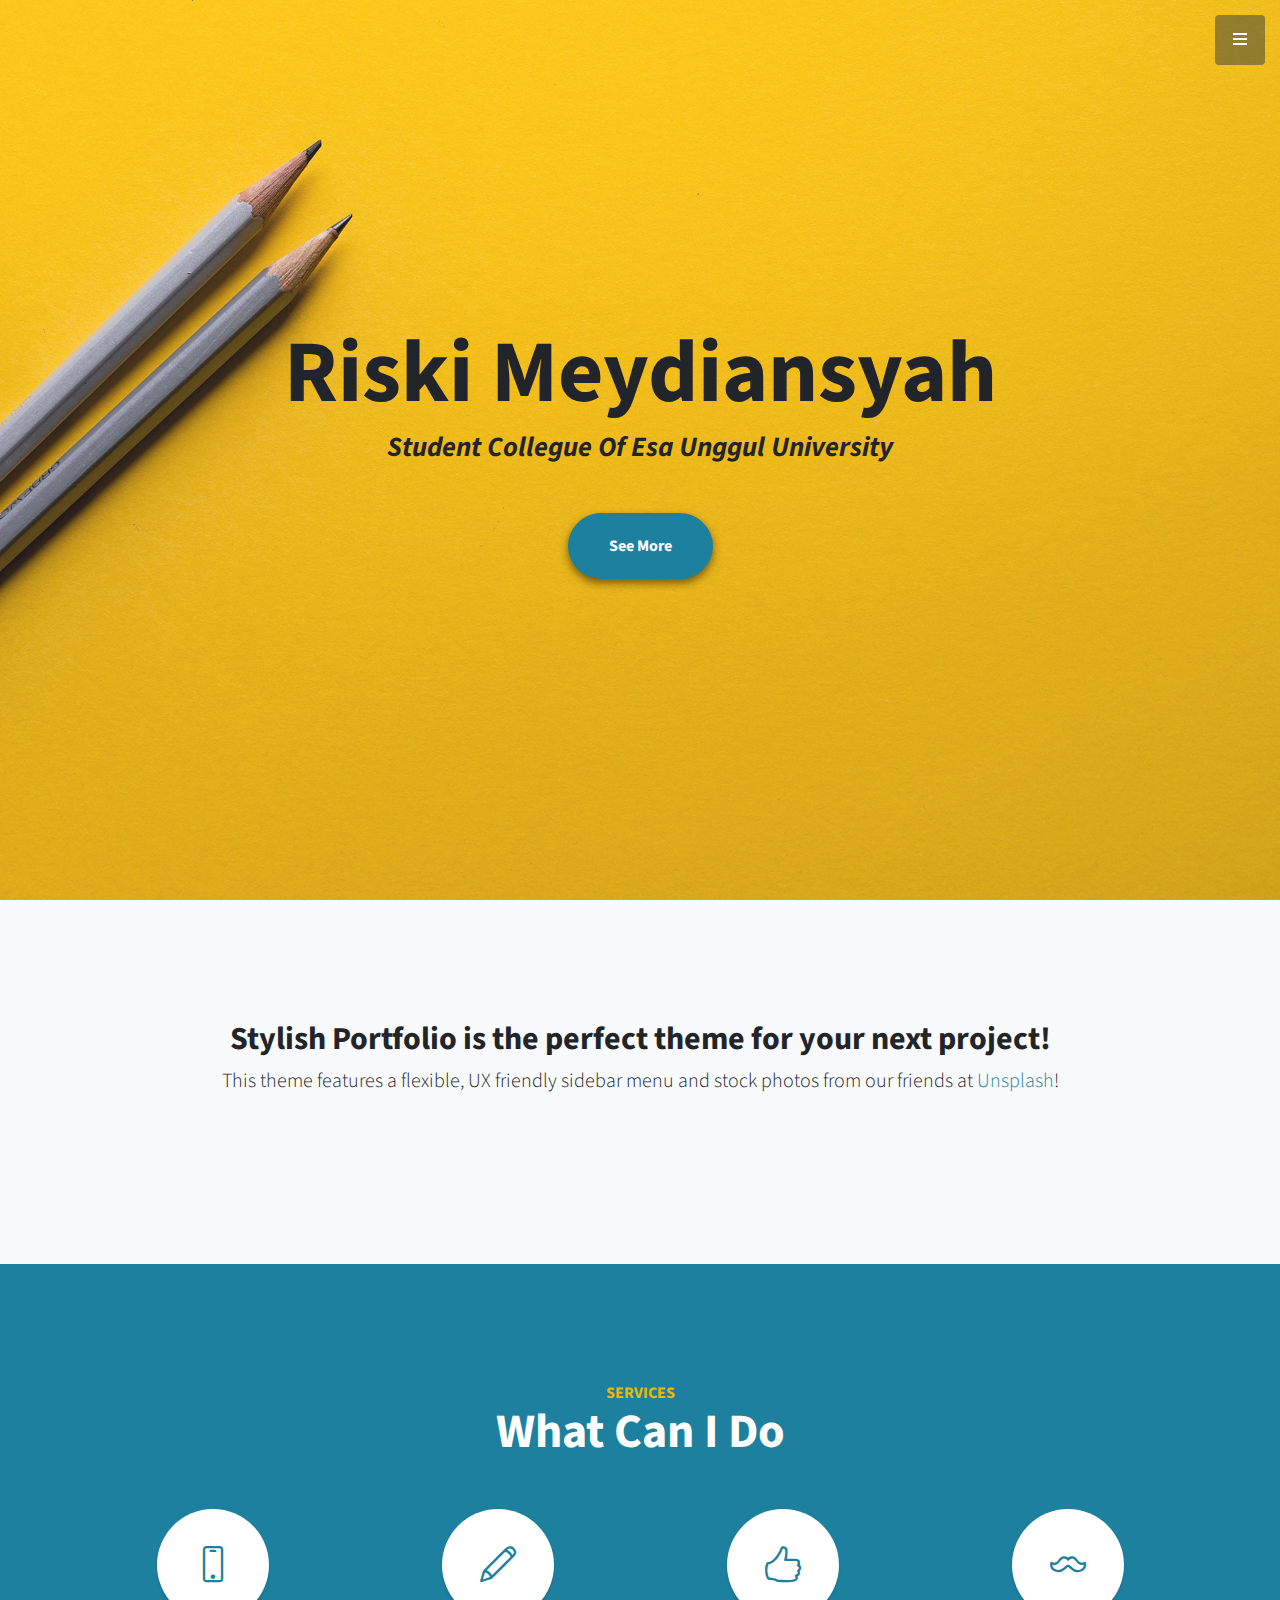
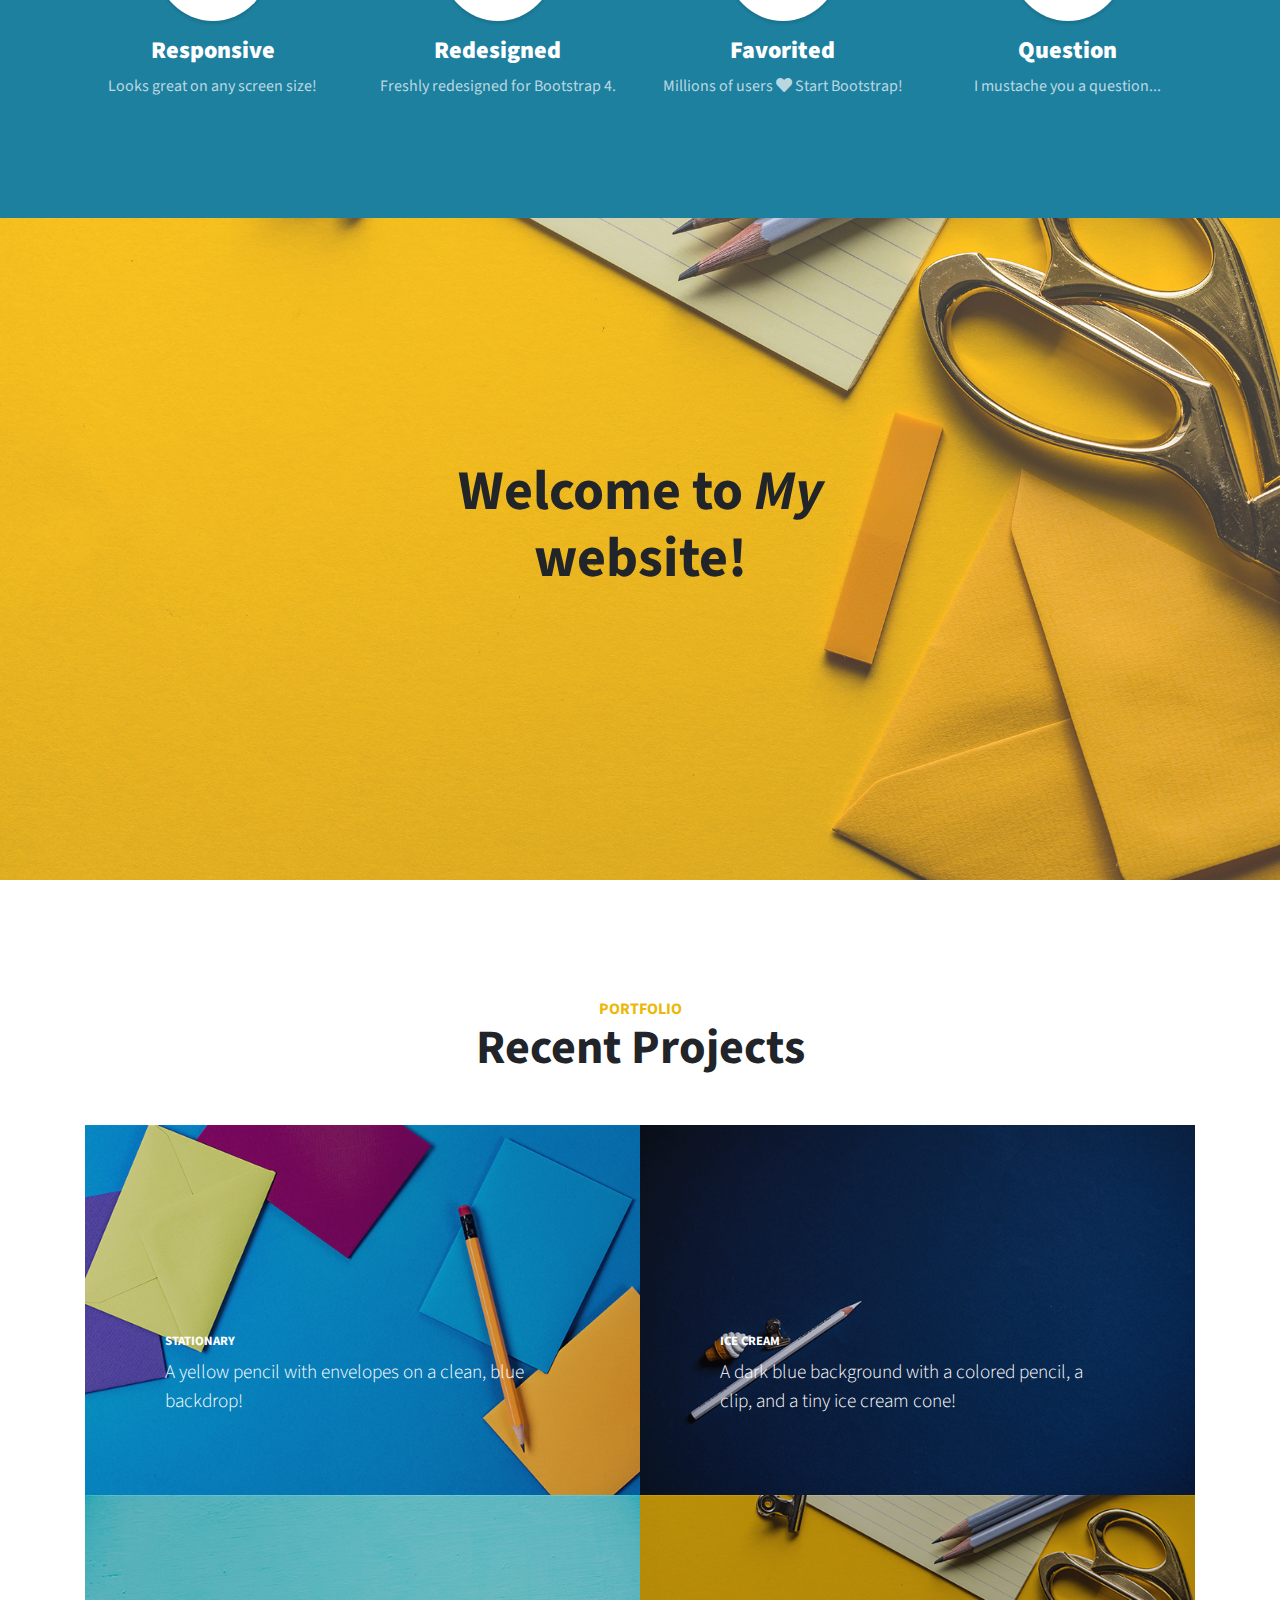
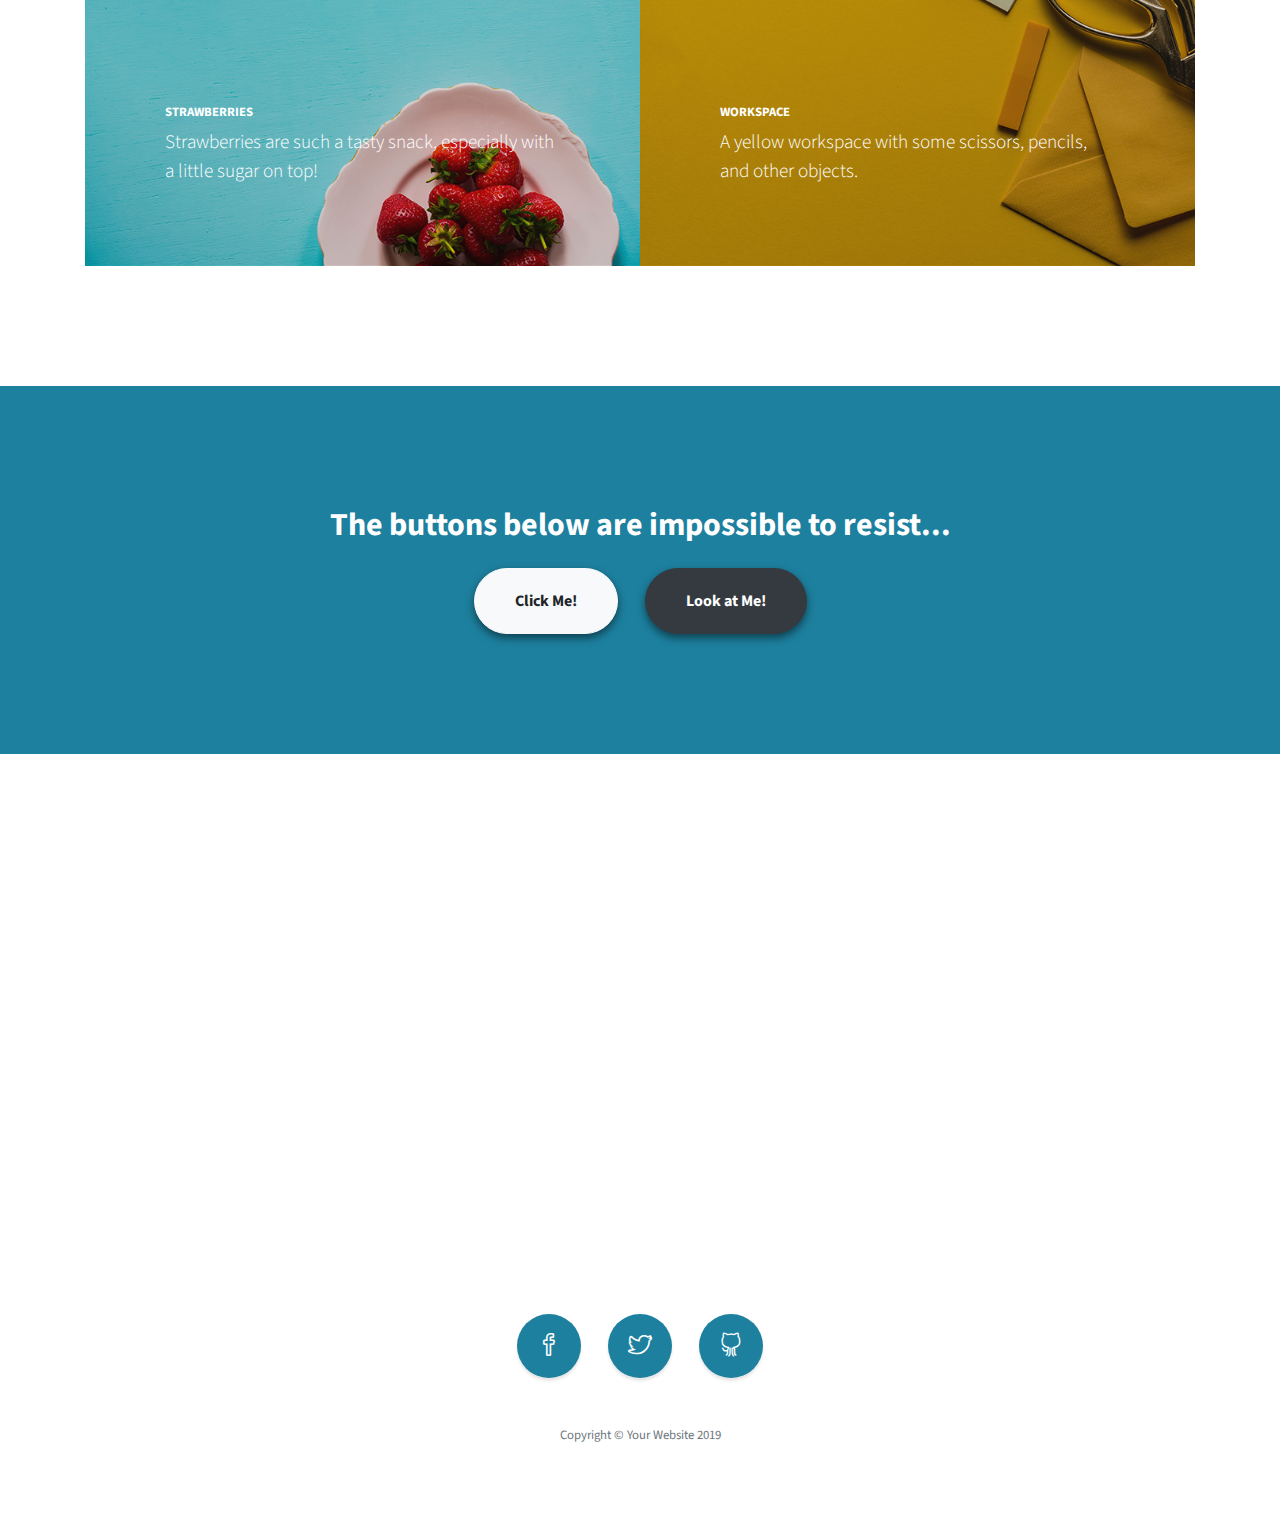
==== commit 815ae50a: "blog" ====
--- a/info/index.html
+++ b/info/index.html
@@ -55,11 +55,11 @@
   <!-- Header -->
   <header class="masthead d-flex">
     <div class="container text-center my-auto">
-      <h1 class="mb-1">Stylish Portfolio</h1>
+      <h1 class="mb-1">Riski Meydiansyah</h1>
       <h3 class="mb-5">
-        <em>A Free Bootstrap Theme by Start Bootstrap</em>
+        <em>Student Collegue Of Esa Unggul University</em>
       </h3>
-      <a class="btn btn-primary btn-xl js-scroll-trigger" href="#about">Find Out More</a>
+      <a class="btn btn-primary btn-xl js-scroll-trigger" href="#about">See More</a>
     </div>
     <div class="overlay"></div>
   </header>
@@ -72,7 +72,6 @@
           <h2>Stylish Portfolio is the perfect theme for your next project!</h2>
           <p class="lead mb-5">This theme features a flexible, UX friendly sidebar menu and stock photos from our friends at
             <a href="https://unsplash.com/">Unsplash</a>!</p>
-          <a class="btn btn-dark btn-xl js-scroll-trigger" href="#services">What We Offer</a>
         </div>
       </div>
     </div>
@@ -83,7 +82,7 @@
     <div class="container">
       <div class="content-section-heading">
         <h3 class="text-secondary mb-0">Services</h3>
-        <h2 class="mb-5">What We Offer</h2>
+        <h2 class="mb-5">What Can I Do</h2>
       </div>
       <div class="row">
         <div class="col-lg-3 col-md-6 mb-5 mb-lg-0">
@@ -132,9 +131,8 @@
   <section class="callout">
     <div class="container text-center">
       <h2 class="mx-auto mb-5">Welcome to
-        <em>your</em>
-        next website!</h2>
-      <a class="btn btn-primary btn-xl" href="https://startbootstrap.com/template-overviews/stylish-portfolio/">Download Now!</a>
+        <em>My</em>
+        website!</h2>
     </div>
   </section>
 
--- a/info/css/stylish-portfolio.min.css
+++ b/info/css/stylish-portfolio.min.css
@@ -2,4 +2,4 @@
  * Start Bootstrap - Stylish Portfolio v5.0.7 (https://startbootstrap.com/template-overviews/stylish-portfolio)
  * Copyright 2013-2019 Start Bootstrap
  * Licensed under MIT (https://github.com/BlackrockDigital/startbootstrap-stylish-portfolio/blob/master/LICENSE)
- */body,html{width:100%;height:100%}body{font-family:'Source Sans Pro'}.btn-xl{padding:1.25rem 2.5rem}.content-section{padding-top:7.5rem;padding-bottom:7.5rem}.content-section-heading h2{font-size:3rem}.content-section-heading h3{font-size:1rem;text-transform:uppercase}h1,h2,h3,h4,h5,h6{font-weight:700}.text-faded{color:rgba(255,255,255,.7)}.map{height:30rem}@media (max-width:992px){.map{height:75%}}.map iframe{pointer-events:none}.scroll-to-top{position:fixed;right:15px;bottom:15px;display:none;width:50px;height:50px;text-align:center;color:#fff;background:rgba(52,58,64,.5);line-height:45px}.scroll-to-top:focus,.scroll-to-top:hover{color:#fff}.scroll-to-top:hover{background:#343a40}.scroll-to-top i{font-weight:800}.masthead{min-height:30rem;position:relative;display:table;width:100%;height:auto;padding-top:8rem;padding-bottom:8rem;background:linear-gradient(90deg,rgba(255,255,255,.1) 0,rgba(255,255,255,.1) 100%),url(../img/bg-masthead.jpg);background-position:center center;background-repeat:no-repeat;background-size:cover}.masthead h1{font-size:4rem;margin:0;padding:0}@media (min-width:992px){.masthead{height:100vh}.masthead h1{font-size:5.5rem}}#sidebar-wrapper{position:fixed;z-index:2;right:0;width:250px;height:100%;transition:all .4s ease 0s;transform:translateX(250px);background:#1d809f;border-left:1px solid rgba(255,255,255,.1)}.sidebar-nav{position:absolute;top:0;width:250px;margin:0;padding:0;list-style:none}.sidebar-nav li.sidebar-nav-item a{display:block;text-decoration:none;color:#fff;padding:15px}.sidebar-nav li a:hover{text-decoration:none;color:#fff;background:rgba(255,255,255,.2)}.sidebar-nav li a:active,.sidebar-nav li a:focus{text-decoration:none}.sidebar-nav>.sidebar-brand{font-size:1.2rem;background:rgba(52,58,64,.1);height:80px;line-height:50px;padding-top:15px;padding-bottom:15px;padding-left:15px}.sidebar-nav>.sidebar-brand a{color:#fff}.sidebar-nav>.sidebar-brand a:hover{color:#fff;background:0 0}#sidebar-wrapper.active{right:250px;width:250px;transition:all .4s ease 0s}.menu-toggle{position:fixed;right:15px;top:15px;width:50px;height:50px;text-align:center;color:#fff;background:rgba(52,58,64,.5);line-height:50px;z-index:999}.menu-toggle:focus,.menu-toggle:hover{color:#fff}.menu-toggle:hover{background:#343a40}.service-icon{background-color:#fff;color:#1d809f;height:7rem;width:7rem;display:block;line-height:7.5rem;font-size:2.25rem;box-shadow:0 3px 3px 0 rgba(0,0,0,.1)}.callout{padding:15rem 0;background:linear-gradient(90deg,rgba(255,255,255,.1) 0,rgba(255,255,255,.1) 100%),url(../img/bg-callout.jpg);background-position:center center;background-repeat:no-repeat;background-size:cover}.callout h2{font-size:3.5rem;font-weight:700;display:block;max-width:30rem}.portfolio-item{display:block;position:relative;overflow:hidden;max-width:530px;margin:auto auto 1rem}.portfolio-item .caption{display:flex;height:100%;width:100%;background-color:rgba(33,37,41,.2);position:absolute;top:0;bottom:0;z-index:1}.portfolio-item .caption .caption-content{color:#fff;margin:auto 2rem 2rem}.portfolio-item .caption .caption-content h2{font-size:.8rem;text-transform:uppercase}.portfolio-item .caption .caption-content p{font-weight:300;font-size:1.2rem}@media (min-width:992px){.portfolio-item{max-width:none;margin:0}.portfolio-item .caption{-webkit-transition:-webkit-clip-path .25s ease-out,background-color .7s;-webkit-clip-path:inset(0);clip-path:inset(0)}.portfolio-item .caption .caption-content{transition:opacity .25s;margin-left:5rem;margin-right:5rem;margin-bottom:5rem}.portfolio-item img{-webkit-transition:-webkit-clip-path .25s ease-out;-webkit-clip-path:inset(-1px);clip-path:inset(-1px)}.portfolio-item:hover img{-webkit-clip-path:inset(2rem);clip-path:inset(2rem)}.portfolio-item:hover .caption{background-color:rgba(29,128,159,.9);-webkit-clip-path:inset(2rem);clip-path:inset(2rem)}}footer.footer{padding-top:5rem;padding-bottom:5rem}footer.footer .social-link{display:block;height:4rem;width:4rem;line-height:4.3rem;font-size:1.5rem;background-color:#1d809f;transition:background-color .15s ease-in-out;box-shadow:0 3px 3px 0 rgba(0,0,0,.1)}footer.footer .social-link:hover{background-color:#155d74;text-decoration:none}a{color:#1d809f}a:active,a:focus,a:hover{color:#155d74}.btn-primary{background-color:#1d809f!important;border-color:#1d809f!important;color:#fff!important}.btn-primary:active,.btn-primary:focus,.btn-primary:hover{background-color:#155d74!important;border-color:#155d74!important}.btn-secondary{background-color:#ecb807!important;border-color:#ecb807!important;color:#fff!important}.btn-secondary:active,.btn-secondary:focus,.btn-secondary:hover{background-color:#ba9106!important;border-color:#ba9106!important}.btn-dark{color:#fff!important}.btn{box-shadow:0 3px 3px 0 rgba(0,0,0,.1);font-weight:700}.bg-primary{background-color:#1d809f!important}.text-primary{color:#1d809f!important}.text-secondary{color:#ecb807!important}+ */body,html{width:100%;height:100%}body{font-family:'Source Sans Pro'}.btn-xl{padding:1.25rem 2.5rem}.content-section{padding-top:7.5rem;padding-bottom:7.5rem}.content-section-heading h2{font-size:3rem}.content-section-heading h3{font-size:1rem;text-transform:uppercase}h1,h2,h3,h4,h5,h6{font-weight:700}.text-faded{color:rgba(255,255,255,.7)}.map{height:30rem}@media (max-width:992px){.map{height:75%}}.map iframe{pointer-events:none}.scroll-to-top{position:fixed;right:15px;bottom:15px;display:none;width:50px;height:50px;text-align:center;color:#fff;background:rgba(52,58,64,.5);line-height:45px}.scroll-to-top:focus,.scroll-to-top:hover{color:#fff}.scroll-to-top:hover{background:#343a40}.scroll-to-top i{font-weight:800}.masthead{min-height:30rem;position:relative;display:table;width:100%;height:auto;padding-top:8rem;padding-bottom:8rem;background:linear-gradient(90deg,rgba(255,255,255,.1) 0,rgba(255,255,255,.1) 100%),url(../img/bg-masthead.jpg);background-position:center center;background-repeat:no-repeat;background-size:cover}.masthead h1{font-size:4rem;margin:0;padding:0}@media (min-width:992px){.masthead{height:100vh}.masthead h1{font-size:5.5rem}}#sidebar-wrapper{position:fixed;z-index:2;right:0;width:250px;height:100%;transition:all .4s ease 0s;transform:translateX(250px);background:#1d809f;border-left:1px solid rgba(255,255,255,.1)}.sidebar-nav{position:absolute;top:0;width:250px;margin:0;padding:0;list-style:none}.sidebar-nav li.sidebar-nav-item a{display:block;text-decoration:none;color:#fff;padding:15px}.sidebar-nav li a:hover{text-decoration:none;color:#fff;background:rgba(255,255,255,.2)}.sidebar-nav li a:active,.sidebar-nav li a:focus{text-decoration:none}.sidebar-nav>.sidebar-brand{font-size:1.2rem;background:rgba(52,58,64,.1);height:80px;line-height:50px;padding-top:15px;padding-bottom:15px;padding-left:15px}.sidebar-nav>.sidebar-brand a{color:#fff}.sidebar-nav>.sidebar-brand a:hover{color:#fff;background:0 0}#sidebar-wrapper.active{right:250px;width:250px;transition:all .4s ease 0s}.menu-toggle{position:fixed;right:15px;top:15px;width:50px;height:50px;text-align:center;color:#fff;background:rgba(52,58,64,.5);line-height:50px;z-index:999}.menu-toggle:focus,.menu-toggle:hover{color:#fff}.menu-toggle:hover{background:#343a40}.service-icon{background-color:#fff;color:#1d809f;height:7rem;width:7rem;display:block;line-height:7.5rem;font-size:2.25rem;box-shadow:0 3px 3px 0 rgba(0,0,0,.1)}.callout{padding:15rem 0;background:linear-gradient(90deg,rgba(255,255,255,.1) 0,rgba(255,255,255,.1) 100%),url(../img/bg-callout.jpg);background-position:center center;background-repeat:no-repeat;background-size:cover}.callout h2{font-size:3.5rem;font-weight:700;display:block;max-width:30rem}.portfolio-item{display:block;position:relative;overflow:hidden;max-width:530px;margin:auto auto 1rem}.portfolio-item .caption{display:flex;height:100%;width:100%;background-color:rgba(33,37,41,.2);position:absolute;top:0;bottom:0;z-index:1}.portfolio-item .caption .caption-content{color:#fff;margin:auto 2rem 2rem}.portfolio-item .caption .caption-content h2{font-size:.8rem;text-transform:uppercase}.portfolio-item .caption .caption-content p{font-weight:300;font-size:1.2rem}@media (min-width:992px){.portfolio-item{max-width:none;margin:0}.portfolio-item .caption{-webkit-transition:-webkit-clip-path .25s ease-out,background-color .7s;-webkit-clip-path:inset(0);clip-path:inset(0)}.portfolio-item .caption .caption-content{transition:opacity .25s;margin-left:5rem;margin-right:5rem;margin-bottom:5rem}.portfolio-item img{-webkit-transition:-webkit-clip-path .25s ease-out;-webkit-clip-path:inset(-1px);clip-path:inset(-1px)}.portfolio-item:hover img{-webkit-clip-path:inset(2rem);clip-path:inset(2rem)}.portfolio-item:hover .caption{background-color:rgba(29,128,159,.9);-webkit-clip-path:inset(2rem);clip-path:inset(2rem)}}footer.footer{padding-top:5rem;padding-bottom:5rem}footer.footer .social-link{display:block;height:4rem;width:4rem;line-height:4.3rem;font-size:1.5rem;background-color:#1d809f;transition:background-color .15s ease-in-out;box-shadow:0 3px 3px 0 rgba(0,0,0,.1)}footer.footer .social-link:hover{background-color:#155d74;text-decoration:none}a{color:#1d809f}a:active,a:focus,a:hover{color:#155d74}.btn-primary{background-color:#1d809f!important;border-color:#1d809f!important;color:#fff!important}.btn-primary:active,.btn-primary:focus,.btn-primary:hover{background-color:#155d74!important;border-color:#155d74!important}.btn-secondary{background-color:#ecb807!important;border-color:#ecb807!important;color:#fff!important}.btn-secondary:active,.btn-secondary:focus,.btn-secondary:hover{background-color:#ba9106!important;border-color:#ba9106!important}.btn-dark{color:#fff!important}.btn{border-radius:50vh;box-shadow:0 4px 8px 0 rgba(0,0,0,.5);font-weight:700}.bg-primary{background-color:#1d809f!important}.text-primary{color:#1d809f!important}.text-secondary{color:#ecb807!important}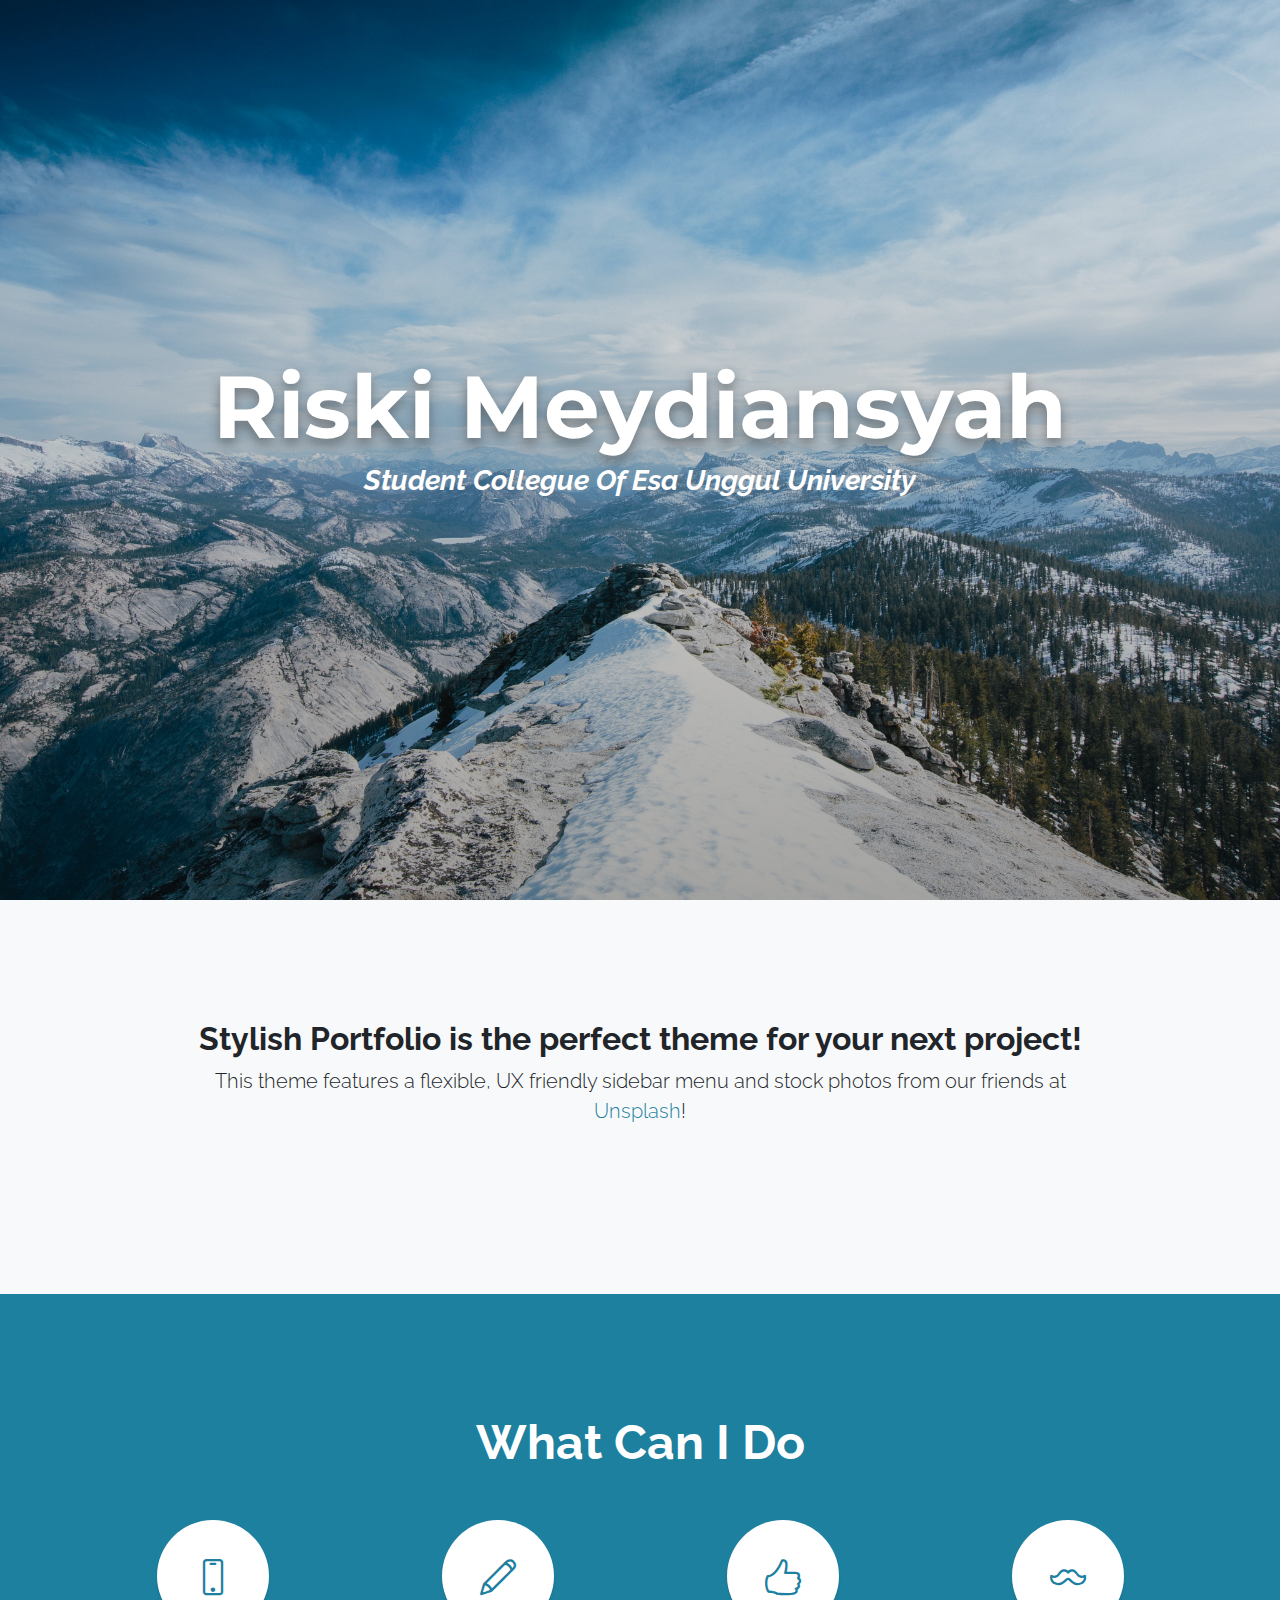
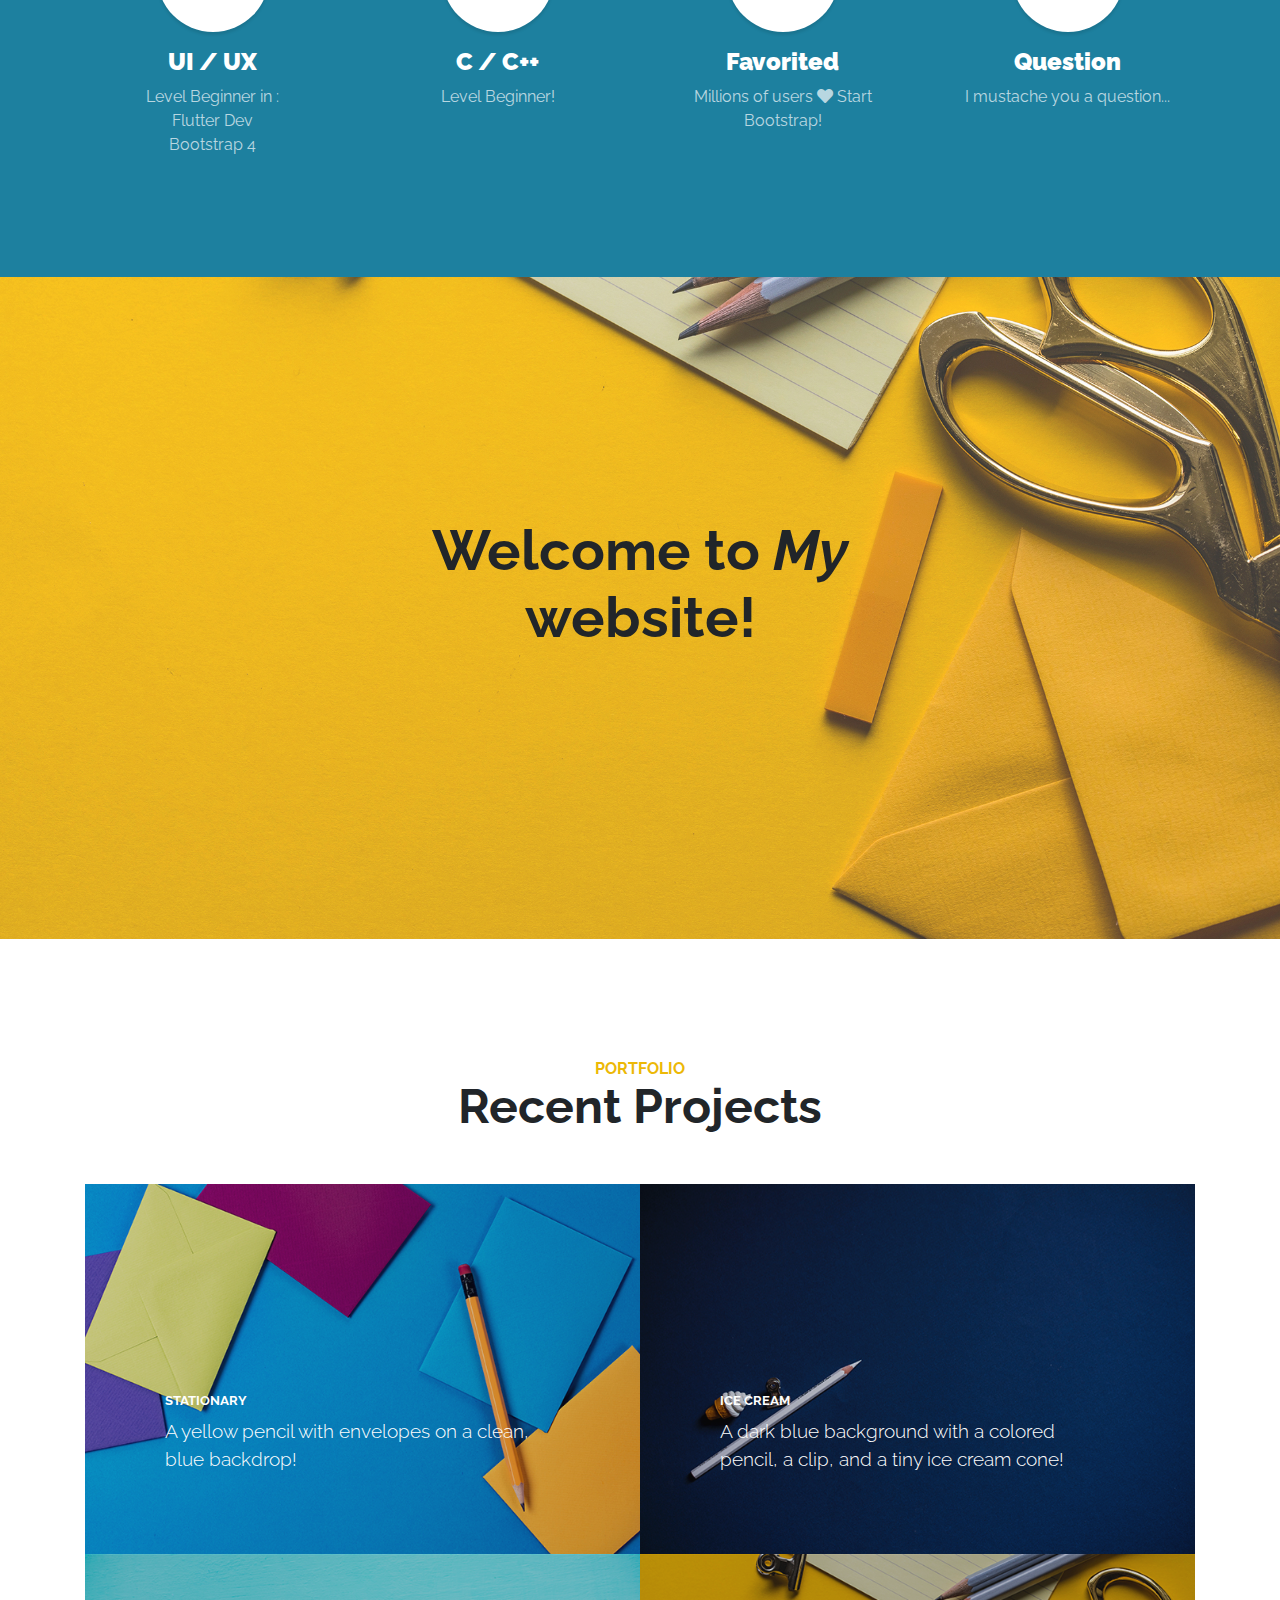
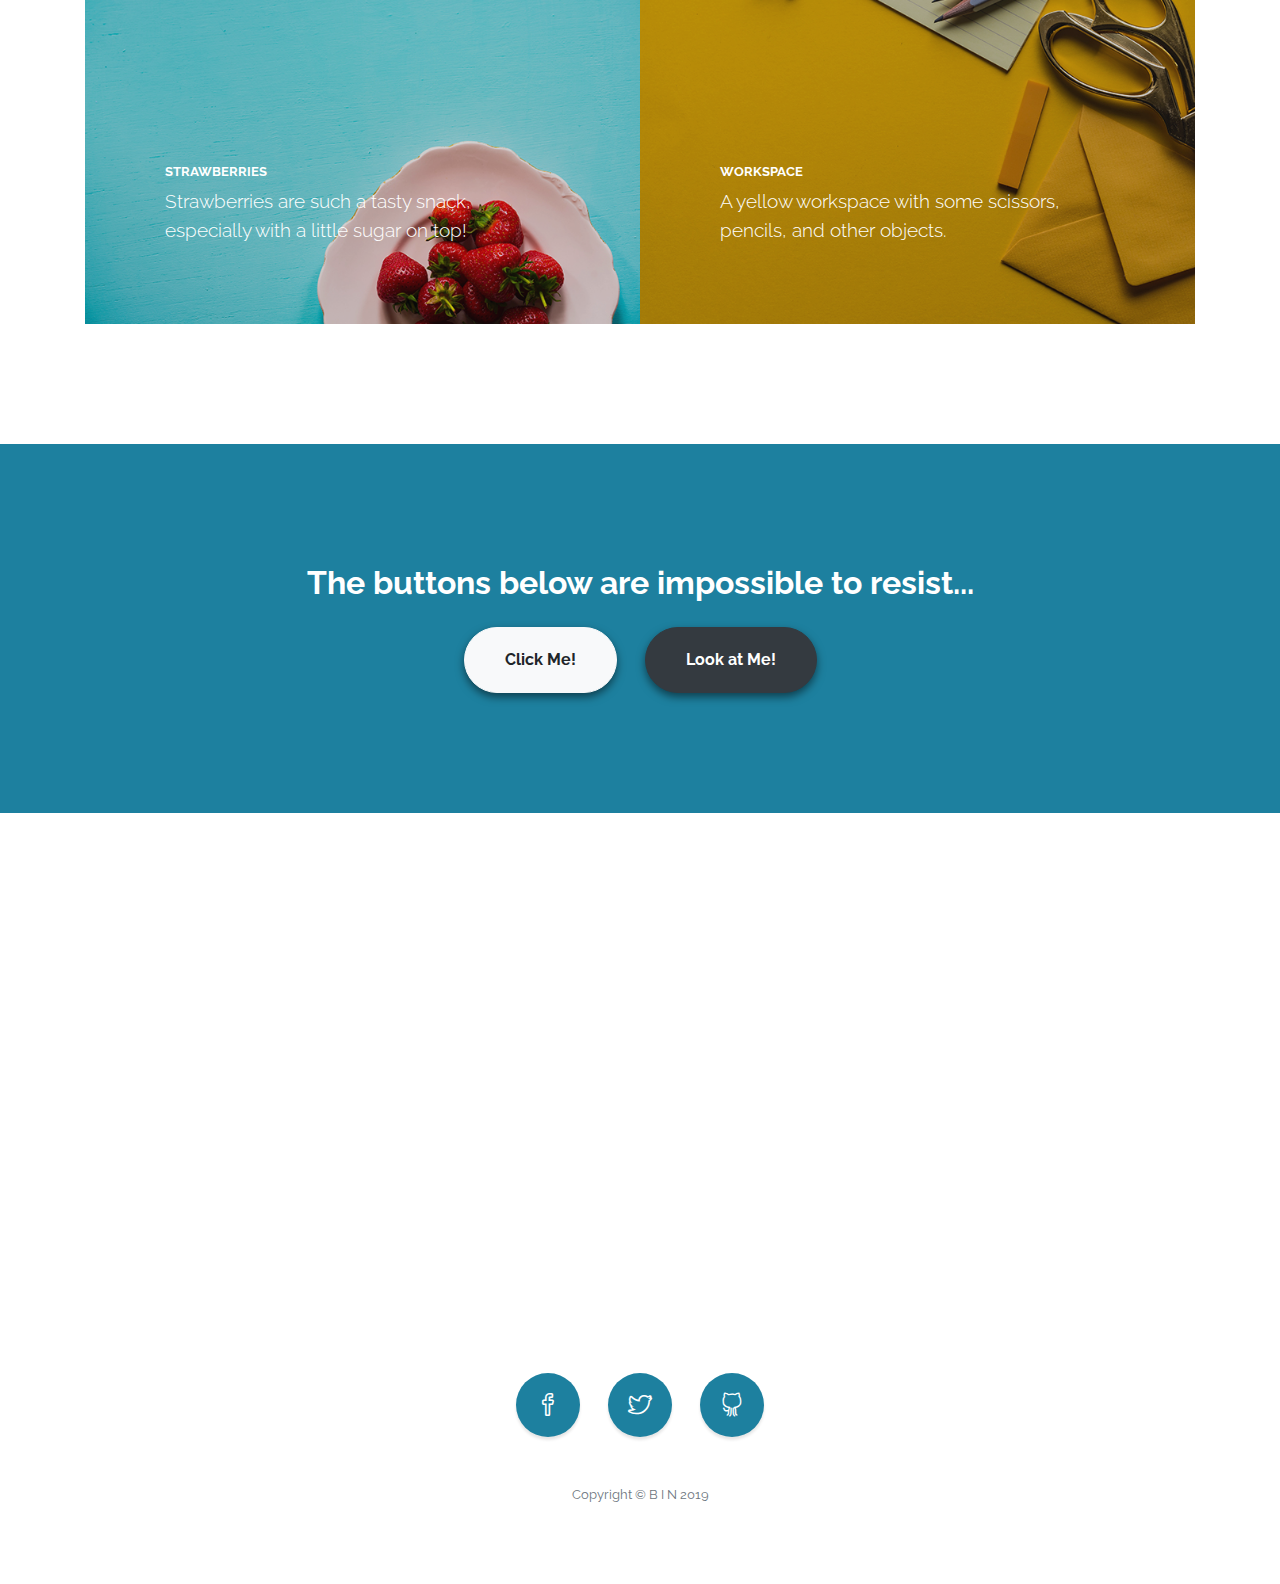
==== commit f2d2ef89: "1.1" ====
--- a/info/index.html
+++ b/info/index.html
@@ -8,14 +8,15 @@
   <meta name="description" content="">
   <meta name="author" content="">
 
-  <title>Stylish Portfolio - Start Bootstrap Template</title>
+  <title>B I N</title>
 
   <!-- Bootstrap Core CSS -->
   <link href="vendor/bootstrap/css/bootstrap.min.css" rel="stylesheet">
 
   <!-- Custom Fonts -->
   <link href="vendor/fontawesome-free/css/all.min.css" rel="stylesheet" type="text/css">
-  <link href="https://fonts.googleapis.com/css?family=Source+Sans+Pro:300,400,700,300italic,400italic,700italic" rel="stylesheet" type="text/css">
+  <link href="https://fonts.googleapis.com/css?family=Montserrat&display=swap" rel="stylesheet">
+  <link rel="stylesheet" href="css/new.css">
   <link href="vendor/simple-line-icons/css/simple-line-icons.css" rel="stylesheet">
 
   <!-- Custom CSS -->
@@ -25,41 +26,16 @@
 
 <body id="page-top">
 
-  <!-- Navigation -->
-  <a class="menu-toggle rounded" href="#">
-    <i class="fas fa-bars"></i>
-  </a>
-  <nav id="sidebar-wrapper">
-    <ul class="sidebar-nav">
-      <li class="sidebar-brand">
-        <a class="js-scroll-trigger" href="#page-top">Start Bootstrap</a>
-      </li>
-      <li class="sidebar-nav-item">
-        <a class="js-scroll-trigger" href="#page-top">Home</a>
-      </li>
-      <li class="sidebar-nav-item">
-        <a class="js-scroll-trigger" href="#about">About</a>
-      </li>
-      <li class="sidebar-nav-item">
-        <a class="js-scroll-trigger" href="#services">Services</a>
-      </li>
-      <li class="sidebar-nav-item">
-        <a class="js-scroll-trigger" href="#portfolio">Portfolio</a>
-      </li>
-      <li class="sidebar-nav-item">
-        <a class="js-scroll-trigger" href="#contact">Contact</a>
-      </li>
-    </ul>
-  </nav>
+
 
   <!-- Header -->
   <header class="masthead d-flex">
-    <div class="container text-center my-auto">
+    <div class="container text-white text-center my-auto">
       <h1 class="mb-1">Riski Meydiansyah</h1>
       <h3 class="mb-5">
         <em>Student Collegue Of Esa Unggul University</em>
       </h3>
-      <a class="btn btn-primary btn-xl js-scroll-trigger" href="#about">See More</a>
+<!--      <a class="btn btn-head btn-xl js-scroll-trigger" href="#about">See More</a>-->
     </div>
     <div class="overlay"></div>
   </header>
@@ -81,7 +57,6 @@
   <section class="content-section bg-primary text-white text-center" id="services">
     <div class="container">
       <div class="content-section-heading">
-        <h3 class="text-secondary mb-0">Services</h3>
         <h2 class="mb-5">What Can I Do</h2>
       </div>
       <div class="row">
@@ -90,18 +65,19 @@
             <i class="icon-screen-smartphone"></i>
           </span>
           <h4>
-            <strong>Responsive</strong>
-          </h4>
-          <p class="text-faded mb-0">Looks great on any screen size!</p>
+            <strong>UI / UX</strong>
+          </h4>
+          <p class="text-faded mb-0">Level Beginner in :</p>
+          <p class="text-faded mb-0">Flutter Dev <br> Bootstrap 4</p>
         </div>
         <div class="col-lg-3 col-md-6 mb-5 mb-lg-0">
           <span class="service-icon rounded-circle mx-auto mb-3">
             <i class="icon-pencil"></i>
           </span>
           <h4>
-            <strong>Redesigned</strong>
-          </h4>
-          <p class="text-faded mb-0">Freshly redesigned for Bootstrap 4.</p>
+            <strong>C / C++</strong>
+          </h4>
+          <p class="text-faded mb-0">Level Beginner!</p>
         </div>
         <div class="col-lg-3 col-md-6 mb-5 mb-md-0">
           <span class="service-icon rounded-circle mx-auto mb-3">
@@ -203,10 +179,10 @@
 
   <!-- Map -->
   <section id="contact" class="map">
-    <iframe width="100%" height="100%" frameborder="0" scrolling="no" marginheight="0" marginwidth="0" src="https://maps.google.com/maps?f=q&amp;source=s_q&amp;hl=en&amp;geocode=&amp;q=Twitter,+Inc.,+Market+Street,+San+Francisco,+CA&amp;aq=0&amp;oq=twitter&amp;sll=28.659344,-81.187888&amp;sspn=0.128789,0.264187&amp;ie=UTF8&amp;hq=Twitter,+Inc.,+Market+Street,+San+Francisco,+CA&amp;t=m&amp;z=15&amp;iwloc=A&amp;output=embed"></iframe>
+    <iframe width="100%" height="100%" frameborder="0" scrolling="no" marginheight="0" marginwidth="0" src="https://www.google.com/maps/embed?pb=!1m18!1m12!1m3!1d3966.5883790127305!2d106.77667721460647!3d-6.185802762330082!2m3!1f0!2f0!3f0!3m2!1i1024!2i768!4f13.1!3m3!1m2!1s0x2e69f6f9d35766d1%3A0x9ac2dec76f747b31!2sUniversitas%20Esa%20Unggul!5e0!3m2!1sid!2sid!4v1576349007070!5m2!1sid!2sid"></iframe>
     <br />
     <small>
-      <a href="https://maps.google.com/maps?f=q&amp;source=embed&amp;hl=en&amp;geocode=&amp;q=Twitter,+Inc.,+Market+Street,+San+Francisco,+CA&amp;aq=0&amp;oq=twitter&amp;sll=28.659344,-81.187888&amp;sspn=0.128789,0.264187&amp;ie=UTF8&amp;hq=Twitter,+Inc.,+Market+Street,+San+Francisco,+CA&amp;t=m&amp;z=15&amp;iwloc=A"></a>
+      <a href=src="https://www.google.com/maps/embed?pb=!1m18!1m12!1m3!1d3966.5883790127305!2d106.77667721460647!3d-6.185802762330082!2m3!1f0!2f0!3f0!3m2!1i1024!2i768!4f13.1!3m3!1m2!1s0x2e69f6f9d35766d1%3A0x9ac2dec76f747b31!2sUniversitas%20Esa%20Unggul!5e0!3m2!1sid!2sid!4v1576349007070!5m2!1sid!2sid"></a>
     </small>
   </section>
 
@@ -215,22 +191,22 @@
     <div class="container">
       <ul class="list-inline mb-5">
         <li class="list-inline-item">
-          <a class="social-link rounded-circle text-white mr-3" href="#">
+          <a class="social-link rounded-circle text-white mr-3" href="https://www.facebook.com/riski.meydiansyah">
             <i class="icon-social-facebook"></i>
           </a>
         </li>
         <li class="list-inline-item">
-          <a class="social-link rounded-circle text-white mr-3" href="#">
+          <a class="social-link rounded-circle text-white mr-3" href="https://twitter.com/meydiansyah79">
             <i class="icon-social-twitter"></i>
           </a>
         </li>
         <li class="list-inline-item">
-          <a class="social-link rounded-circle text-white" href="#">
+          <a class="social-link rounded-circle text-white" href="https://github.com/riski-meydiansyah">
             <i class="icon-social-github"></i>
           </a>
         </li>
       </ul>
-      <p class="text-muted small mb-0">Copyright &copy; Your Website 2019</p>
+      <p class="text-muted small mb-0">Copyright &copy; B I N 2019</p>
     </div>
   </footer>
 
--- a/info/css/new.css
+++ b/info/css/new.css
@@ -0,0 +1,19 @@
+@import url('https://fonts.googleapis.com/css?family=Montserrat|Raleway&display=swap');
+
+body {
+    font-family: Raleway!important;
+}
+
+.masthead h1{
+    font-family: Montserrat;
+}
+
+.btn-head {
+    background-color: #b2d4f7c9;
+    color:#2995b7!important;
+}
+
+.btn-primary,
+.btn-head:hover {
+    background-color: #ffffff!important;
+}--- a/info/css/stylish-portfolio.min.css
+++ b/info/css/stylish-portfolio.min.css
@@ -2,4 +2,4 @@
  * Start Bootstrap - Stylish Portfolio v5.0.7 (https://startbootstrap.com/template-overviews/stylish-portfolio)
  * Copyright 2013-2019 Start Bootstrap
  * Licensed under MIT (https://github.com/BlackrockDigital/startbootstrap-stylish-portfolio/blob/master/LICENSE)
- */body,html{width:100%;height:100%}body{font-family:'Source Sans Pro'}.btn-xl{padding:1.25rem 2.5rem}.content-section{padding-top:7.5rem;padding-bottom:7.5rem}.content-section-heading h2{font-size:3rem}.content-section-heading h3{font-size:1rem;text-transform:uppercase}h1,h2,h3,h4,h5,h6{font-weight:700}.text-faded{color:rgba(255,255,255,.7)}.map{height:30rem}@media (max-width:992px){.map{height:75%}}.map iframe{pointer-events:none}.scroll-to-top{position:fixed;right:15px;bottom:15px;display:none;width:50px;height:50px;text-align:center;color:#fff;background:rgba(52,58,64,.5);line-height:45px}.scroll-to-top:focus,.scroll-to-top:hover{color:#fff}.scroll-to-top:hover{background:#343a40}.scroll-to-top i{font-weight:800}.masthead{min-height:30rem;position:relative;display:table;width:100%;height:auto;padding-top:8rem;padding-bottom:8rem;background:linear-gradient(90deg,rgba(255,255,255,.1) 0,rgba(255,255,255,.1) 100%),url(../img/bg-masthead.jpg);background-position:center center;background-repeat:no-repeat;background-size:cover}.masthead h1{font-size:4rem;margin:0;padding:0}@media (min-width:992px){.masthead{height:100vh}.masthead h1{font-size:5.5rem}}#sidebar-wrapper{position:fixed;z-index:2;right:0;width:250px;height:100%;transition:all .4s ease 0s;transform:translateX(250px);background:#1d809f;border-left:1px solid rgba(255,255,255,.1)}.sidebar-nav{position:absolute;top:0;width:250px;margin:0;padding:0;list-style:none}.sidebar-nav li.sidebar-nav-item a{display:block;text-decoration:none;color:#fff;padding:15px}.sidebar-nav li a:hover{text-decoration:none;color:#fff;background:rgba(255,255,255,.2)}.sidebar-nav li a:active,.sidebar-nav li a:focus{text-decoration:none}.sidebar-nav>.sidebar-brand{font-size:1.2rem;background:rgba(52,58,64,.1);height:80px;line-height:50px;padding-top:15px;padding-bottom:15px;padding-left:15px}.sidebar-nav>.sidebar-brand a{color:#fff}.sidebar-nav>.sidebar-brand a:hover{color:#fff;background:0 0}#sidebar-wrapper.active{right:250px;width:250px;transition:all .4s ease 0s}.menu-toggle{position:fixed;right:15px;top:15px;width:50px;height:50px;text-align:center;color:#fff;background:rgba(52,58,64,.5);line-height:50px;z-index:999}.menu-toggle:focus,.menu-toggle:hover{color:#fff}.menu-toggle:hover{background:#343a40}.service-icon{background-color:#fff;color:#1d809f;height:7rem;width:7rem;display:block;line-height:7.5rem;font-size:2.25rem;box-shadow:0 3px 3px 0 rgba(0,0,0,.1)}.callout{padding:15rem 0;background:linear-gradient(90deg,rgba(255,255,255,.1) 0,rgba(255,255,255,.1) 100%),url(../img/bg-callout.jpg);background-position:center center;background-repeat:no-repeat;background-size:cover}.callout h2{font-size:3.5rem;font-weight:700;display:block;max-width:30rem}.portfolio-item{display:block;position:relative;overflow:hidden;max-width:530px;margin:auto auto 1rem}.portfolio-item .caption{display:flex;height:100%;width:100%;background-color:rgba(33,37,41,.2);position:absolute;top:0;bottom:0;z-index:1}.portfolio-item .caption .caption-content{color:#fff;margin:auto 2rem 2rem}.portfolio-item .caption .caption-content h2{font-size:.8rem;text-transform:uppercase}.portfolio-item .caption .caption-content p{font-weight:300;font-size:1.2rem}@media (min-width:992px){.portfolio-item{max-width:none;margin:0}.portfolio-item .caption{-webkit-transition:-webkit-clip-path .25s ease-out,background-color .7s;-webkit-clip-path:inset(0);clip-path:inset(0)}.portfolio-item .caption .caption-content{transition:opacity .25s;margin-left:5rem;margin-right:5rem;margin-bottom:5rem}.portfolio-item img{-webkit-transition:-webkit-clip-path .25s ease-out;-webkit-clip-path:inset(-1px);clip-path:inset(-1px)}.portfolio-item:hover img{-webkit-clip-path:inset(2rem);clip-path:inset(2rem)}.portfolio-item:hover .caption{background-color:rgba(29,128,159,.9);-webkit-clip-path:inset(2rem);clip-path:inset(2rem)}}footer.footer{padding-top:5rem;padding-bottom:5rem}footer.footer .social-link{display:block;height:4rem;width:4rem;line-height:4.3rem;font-size:1.5rem;background-color:#1d809f;transition:background-color .15s ease-in-out;box-shadow:0 3px 3px 0 rgba(0,0,0,.1)}footer.footer .social-link:hover{background-color:#155d74;text-decoration:none}a{color:#1d809f}a:active,a:focus,a:hover{color:#155d74}.btn-primary{background-color:#1d809f!important;border-color:#1d809f!important;color:#fff!important}.btn-primary:active,.btn-primary:focus,.btn-primary:hover{background-color:#155d74!important;border-color:#155d74!important}.btn-secondary{background-color:#ecb807!important;border-color:#ecb807!important;color:#fff!important}.btn-secondary:active,.btn-secondary:focus,.btn-secondary:hover{background-color:#ba9106!important;border-color:#ba9106!important}.btn-dark{color:#fff!important}.btn{border-radius:50vh;box-shadow:0 4px 8px 0 rgba(0,0,0,.5);font-weight:700}.bg-primary{background-color:#1d809f!important}.text-primary{color:#1d809f!important}.text-secondary{color:#ecb807!important}+ */body,html{width:100%;height:100%}body{font-family:'Source Sans Pro'}.btn-xl{padding:1.25rem 2.5rem}.content-section{padding-top:7.5rem;padding-bottom:7.5rem}.content-section-heading h2{font-size:3rem}.content-section-heading h3{font-size:1rem;text-transform:uppercase}h1,h2,h3,h4,h5,h6{font-weight:700}.text-faded{color:rgba(255,255,255,.7)}.map{height:30rem}@media (max-width:992px){.map{height:75%}}.map iframe{pointer-events:none}.scroll-to-top{position:fixed;right:15px;bottom:15px;display:none;width:50px;height:50px;text-align:center;color:#fff;background:rgba(52,58,64,.5);line-height:45px}.scroll-to-top:focus,.scroll-to-top:hover{color:#fff}.scroll-to-top:hover{background:#343a40}.scroll-to-top i{font-weight:800}.masthead{min-height:30rem;position:relative;display:table;width:100%;height:auto;padding-top:8rem;padding-bottom:8rem;background:linear-gradient(0deg,rgba(0, 0, 0, 0.35) 0,rgba(255, 255, 255, 0) 100%),url(../img/bg.jpg);background-position:center center;background-repeat:no-repeat;background-size:cover}.masthead h1{font-size:4rem;margin:0;padding:0;text-shadow: 0px 6px 12px #3131317a;}@media (min-width:992px){.masthead{height:100vh}.masthead h1{font-size:5.5rem}}#sidebar-wrapper{position:fixed;z-index:2;right:0;width:250px;height:100%;transition:all .4s ease 0s;transform:translateX(250px);background:#1d809f;border-left:1px solid rgba(255,255,255,.1)}.sidebar-nav{position:absolute;top:0;width:250px;margin:0;padding:0;list-style:none}.sidebar-nav li.sidebar-nav-item a{display:block;text-decoration:none;color:#fff;padding:15px}.sidebar-nav li a:hover{text-decoration:none;color:#fff;background:rgba(255,255,255,.2)}.sidebar-nav li a:active,.sidebar-nav li a:focus{text-decoration:none}.sidebar-nav>.sidebar-brand{font-size:1.2rem;background:rgba(52,58,64,.1);height:80px;line-height:50px;padding-top:15px;padding-bottom:15px;padding-left:15px}.sidebar-nav>.sidebar-brand a{color:#fff}.sidebar-nav>.sidebar-brand a:hover{color:#fff;background:0 0}#sidebar-wrapper.active{right:250px;width:250px;transition:all .4s ease 0s}.menu-toggle{position:fixed;right:15px;top:15px;width:50px;height:50px;text-align:center;color:#fff;background:rgb(1, 194, 255);box-shadow: 0 0 10px 2px #a0a0a078;line-height:50px;z-index:999}.menu-toggle:focus,.menu-toggle:hover{color:#fff}.menu-toggle:hover{background:rgb(56, 207, 255)}.service-icon{background-color:#fff;color:#1d809f;height:7rem;width:7rem;display:block;line-height:7.5rem;font-size:2.25rem;box-shadow:0 3px 3px 0 rgba(0,0,0,.1)}.callout{padding:15rem 0;background:linear-gradient(90deg,rgba(255,255,255,.1) 0,rgba(255,255,255,.1) 100%),url(../img/bg-callout.jpg);background-position:center center;background-repeat:no-repeat;background-size:cover}.callout h2{font-size:3.5rem;font-weight:700;display:block;max-width:30rem}.portfolio-item{display:block;position:relative;overflow:hidden;max-width:530px;margin:auto auto 1rem}.portfolio-item .caption{display:flex;height:100%;width:100%;background-color:rgba(33,37,41,.2);position:absolute;top:0;bottom:0;z-index:1}.portfolio-item .caption .caption-content{color:#fff;margin:auto 2rem 2rem}.portfolio-item .caption .caption-content h2{font-size:.8rem;text-transform:uppercase}.portfolio-item .caption .caption-content p{font-weight:300;font-size:1.2rem}@media (min-width:992px){.portfolio-item{max-width:none;margin:0}.portfolio-item .caption{-webkit-transition:-webkit-clip-path .25s ease-out,background-color .7s;-webkit-clip-path:inset(0);clip-path:inset(0)}.portfolio-item .caption .caption-content{transition:opacity .25s;margin-left:5rem;margin-right:5rem;margin-bottom:5rem}.portfolio-item img{-webkit-transition:-webkit-clip-path .25s ease-out;-webkit-clip-path:inset(-1px);clip-path:inset(-1px)}.portfolio-item:hover img{-webkit-clip-path:inset(2rem);clip-path:inset(2rem)}.portfolio-item:hover .caption{background-color:rgba(29,128,159,.9);-webkit-clip-path:inset(2rem);clip-path:inset(2rem)}}footer.footer{padding-top:5rem;padding-bottom:5rem}footer.footer .social-link{display:block;height:4rem;width:4rem;line-height:4.3rem;font-size:1.5rem;background-color:#1d809f;transition:background-color .15s ease-in-out;box-shadow:0 3px 3px 0 rgba(0,0,0,.1)}footer.footer .social-link:hover{background-color:#155d74;text-decoration:none}a{color:#1d809f}a:active,a:focus,a:hover{color:#155d74}.btn-primary{background-color:#ffffff85!important;border:2px solid #00000085;color:#2995b7!important}.btn-primary:active,.btn-primary:focus,.btn-primary:hover{background-color:#47d3ff!important;border-color:#47d3ff!important}.btn-secondary{background-color:#ecb807!important;border-color:#ecb807!important;color:#fff!important}.btn-secondary:active,.btn-secondary:focus,.btn-secondary:hover{background-color:#ba9106!important;border-color:#ba9106!important}.btn-dark{color:#fff!important}.btn{border-radius:50vh;box-shadow:0 4px 8px 0 rgba(0,0,0,.5);font-weight:700}.bg-primary{background-color:#1d809f!important}.text-primary{color:#1d809f!important}.text-secondary{color:#ecb807!important}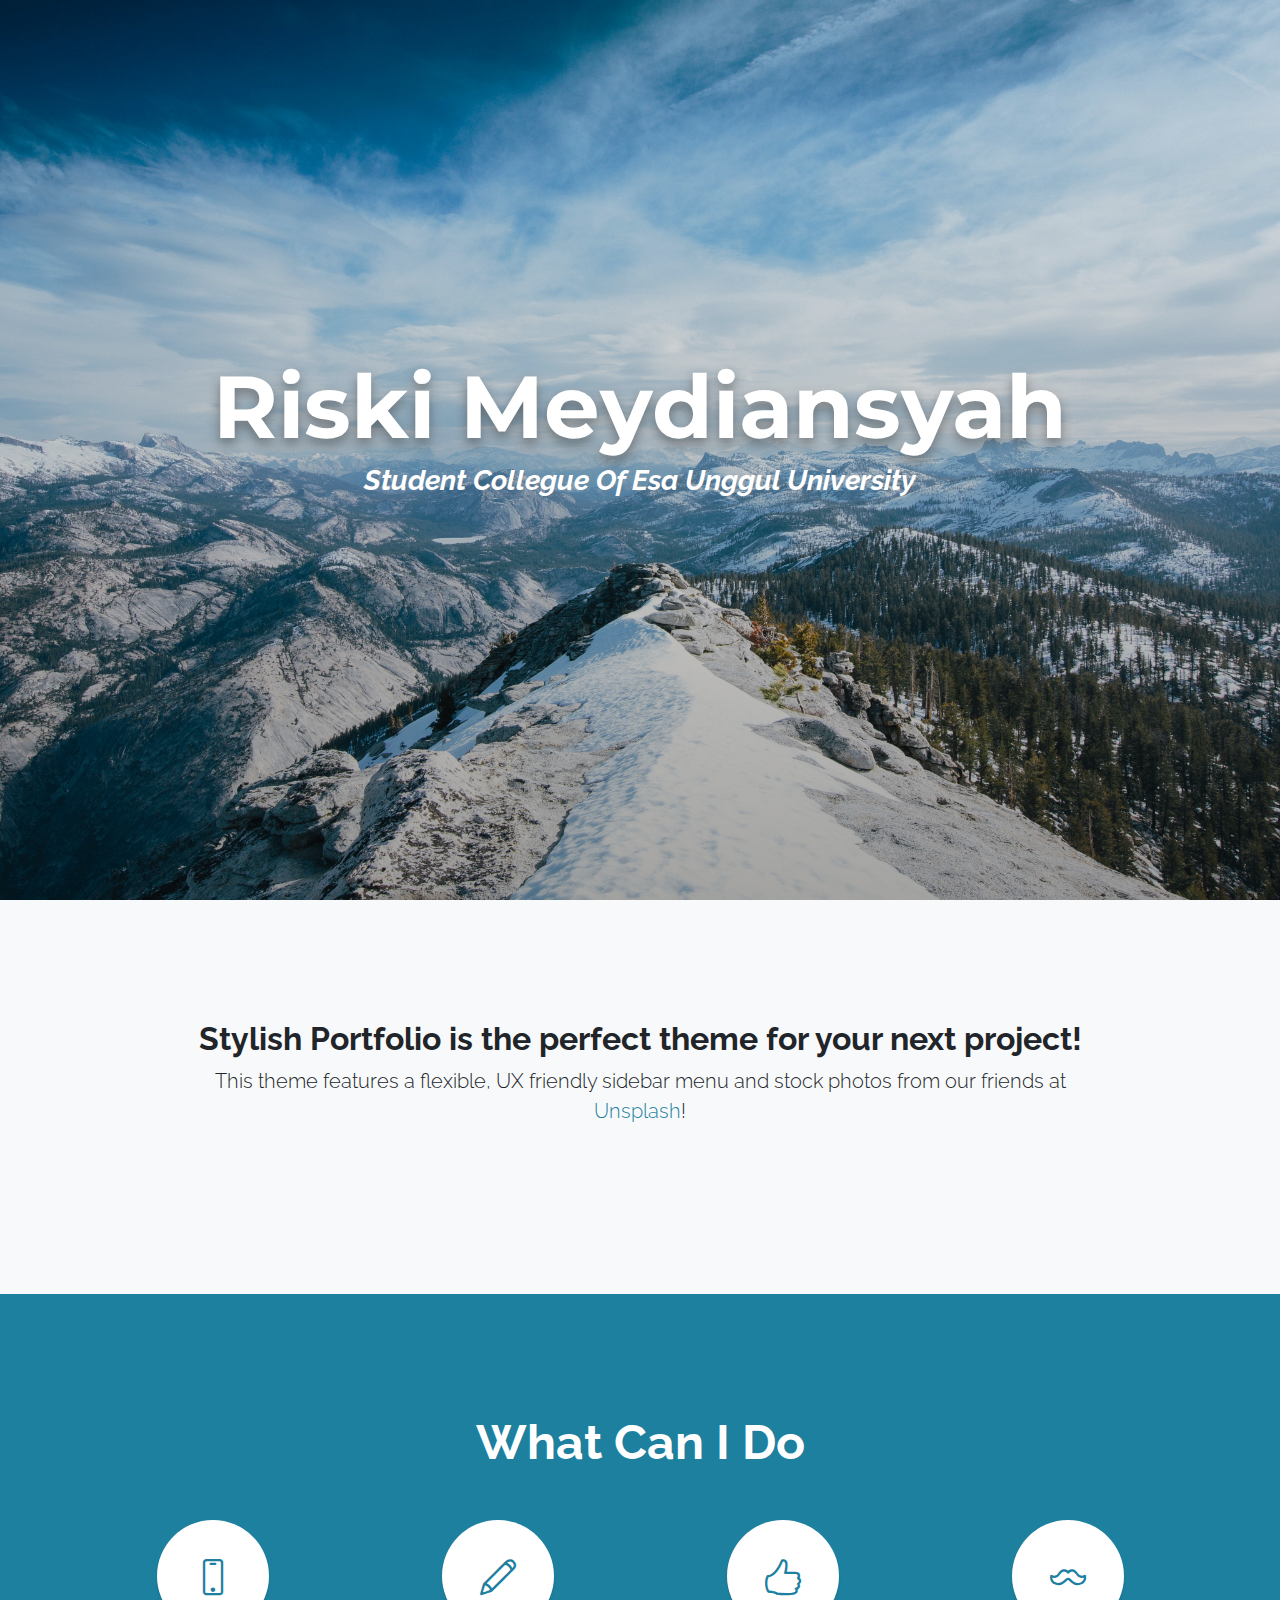
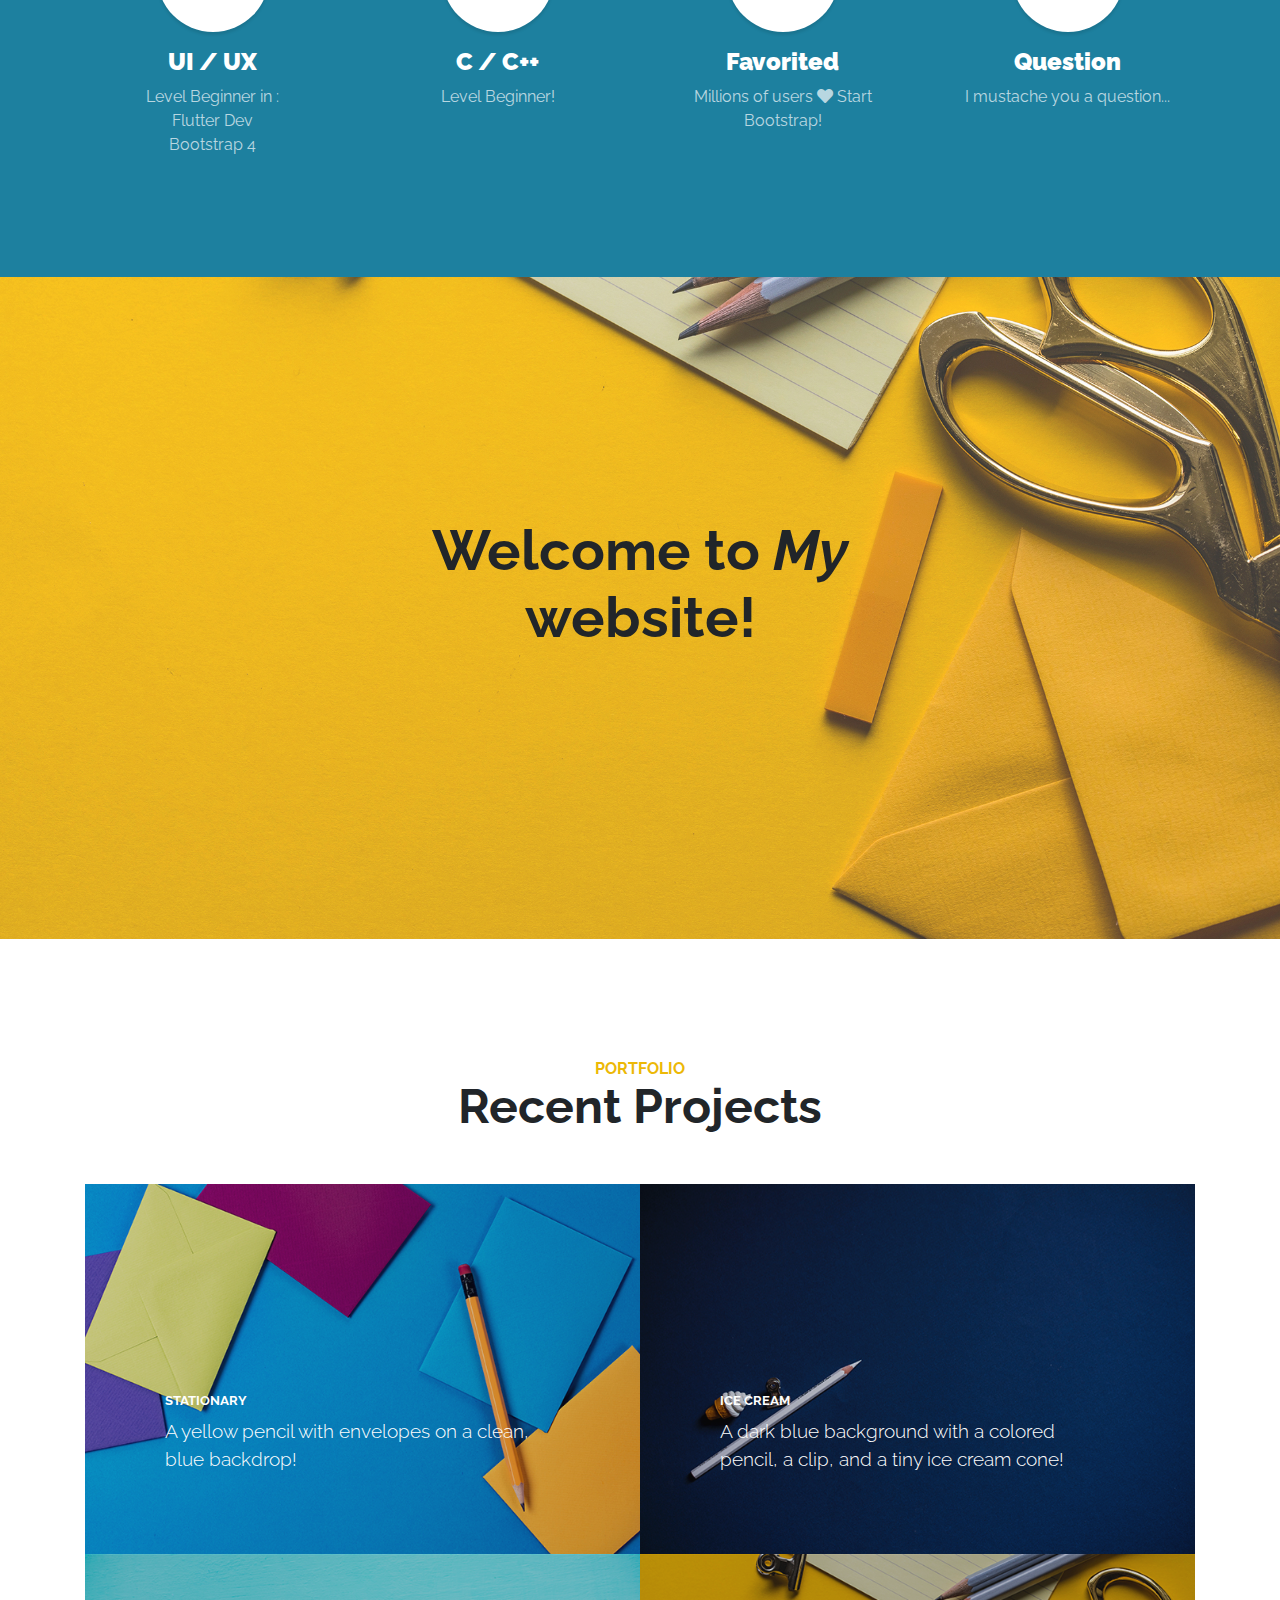
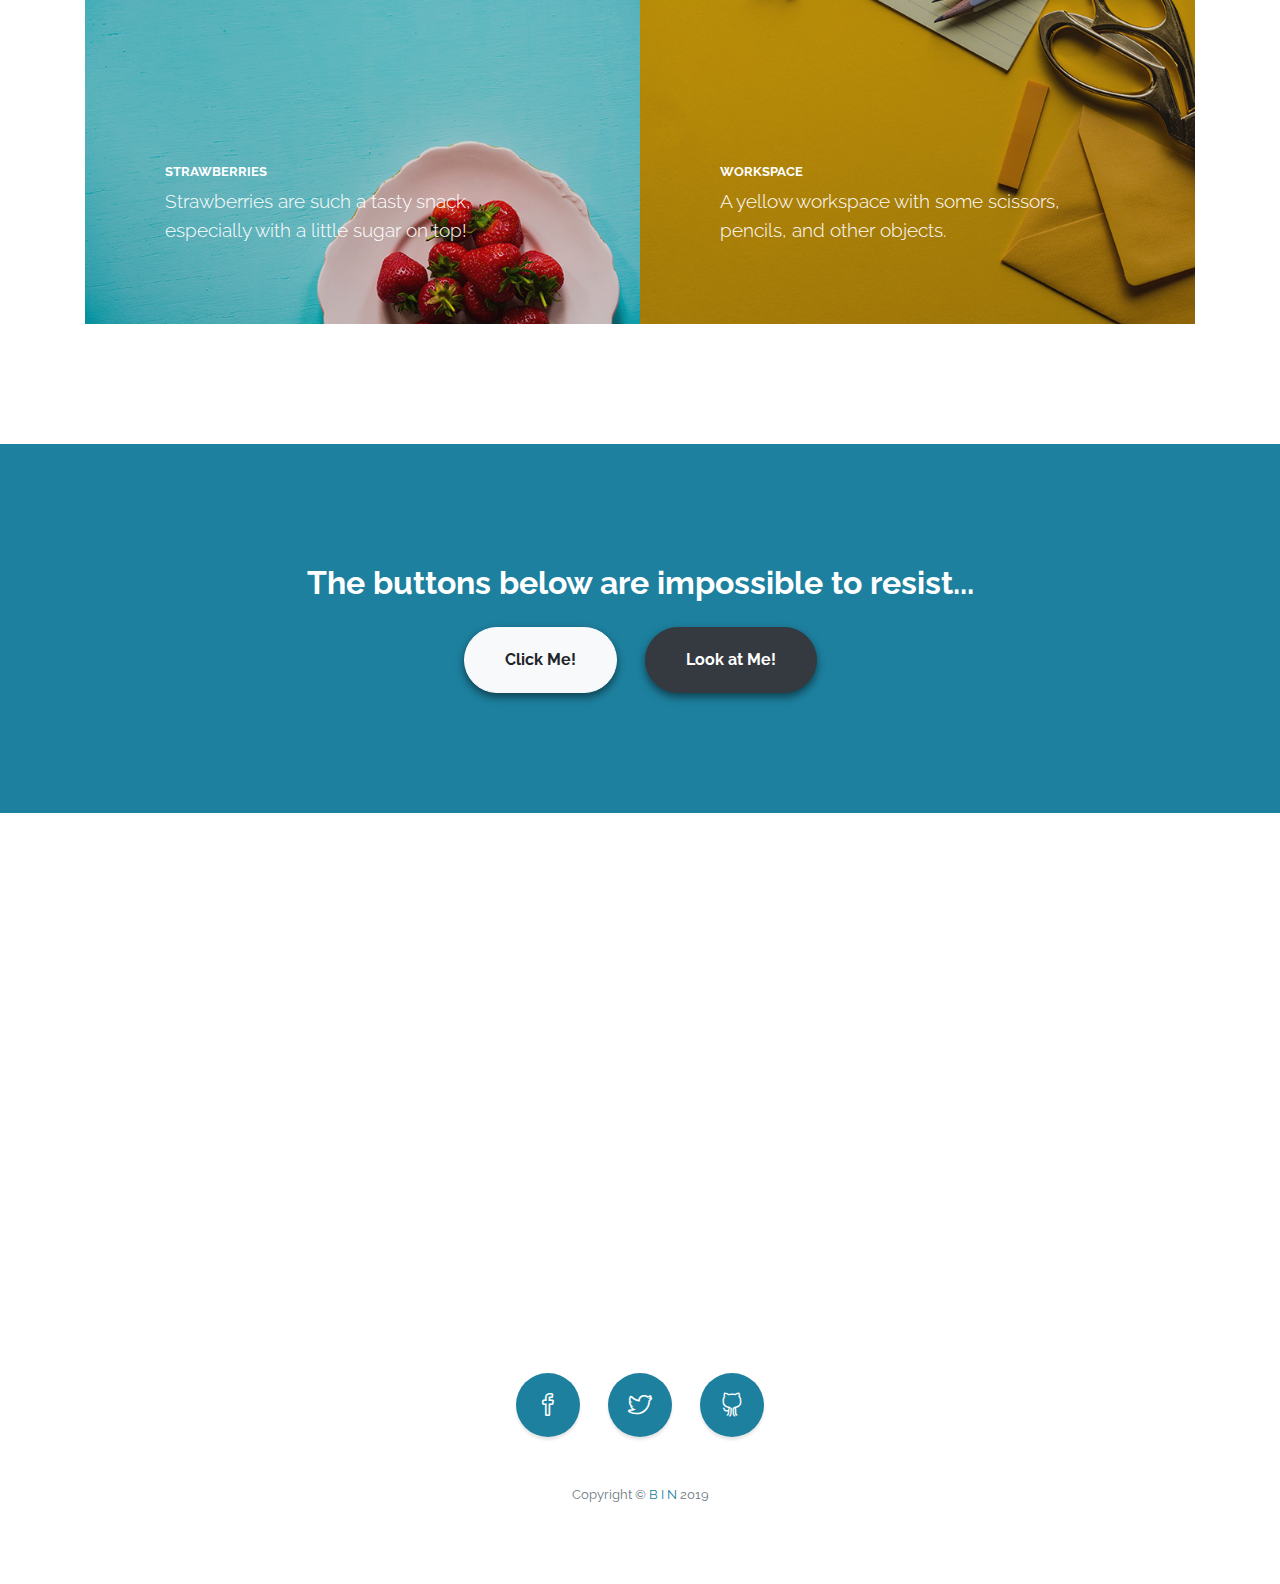
==== commit e88e2edc: "1.1" ====
--- a/info/index.html
+++ b/info/index.html
@@ -206,7 +206,7 @@
           </a>
         </li>
       </ul>
-      <p class="text-muted small mb-0">Copyright &copy; B I N 2019</p>
+      <p class="text-muted small mb-0">Copyright &copy; <a href="../index.html">B I N</a> 2019</p>
     </div>
   </footer>
 
